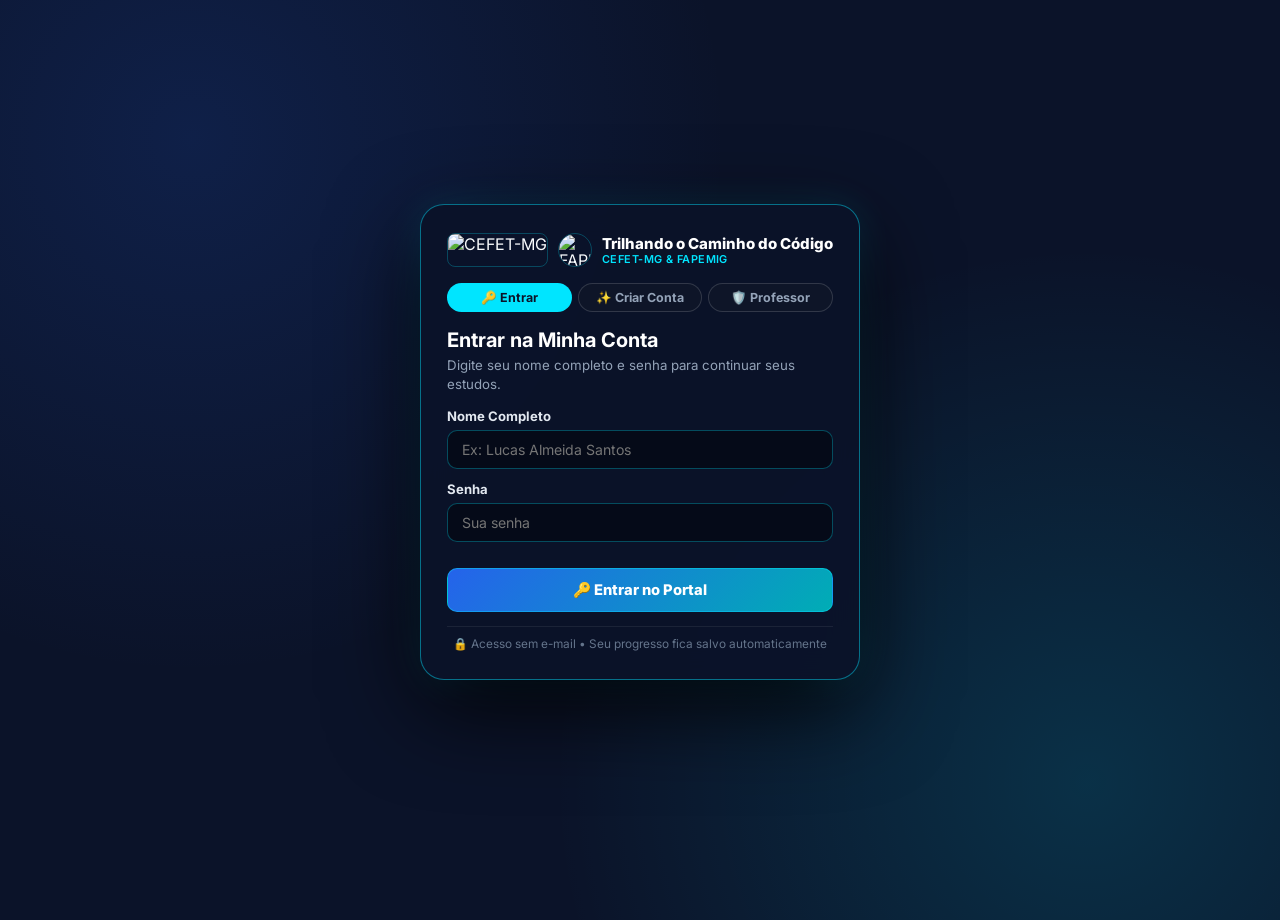
==== index.html @ 81d48f26 "feat(desafios): remove spoiler code from editor and add elaborated step-by-step hint button" ====
<!DOCTYPE html>
<html lang="pt-BR">
<head>
    <meta charset="UTF-8">
    <meta name="viewport" content="width=device-width, initial-scale=1.0">
    <title>Trilhando Classroom &amp; Portal de Aulas — Trilhando o Caminho do Código | CEFET-MG &amp; FAPEMING</title>
    <link rel="preconnect" href="https://fonts.googleapis.com">
    <link rel="preconnect" href="https://fonts.gstatic.com" crossorigin>
    <link href="https://fonts.googleapis.com/css2?family=Inter:wght@400;500;600;700;800&family=JetBrains+Mono:wght@400;600;700&display=swap" rel="stylesheet">
    <link rel="stylesheet" href="arquivos-trilhando/Slides/slides-style.css">
    <style>
        *, *::before, *::after { margin: 0; padding: 0; box-sizing: border-box; }
        :root {
            --bg-primary: #0b1329;
            --bg-card: rgba(15, 23, 42, 0.78);
            --border-color: rgba(59, 130, 246, 0.22);
            --border-glow: rgba(0, 229, 255, 0.45);
            --text-primary: #f8fafc;
            --text-secondary: #94a3b8;
            --cefet-cyan: #00E5FF;
            --cefet-blue: #2563eb;
            --cefet-purple: #8b5cf6;
            --cefet-gold: #ffb800;
            --cefet-green: #10b981;
            --cefet-red: #ef4444;
        }
        body {
            font-family: 'Inter', sans-serif;
            background-color: var(--bg-primary);
            color: var(--text-primary);
            min-height: 100vh;
            height: auto;
            overflow-y: auto;
            user-select: text;
            padding: 24px 20px 60px;
            display: flex;
            flex-direction: column;
            align-items: center;
            background-image: 
                radial-gradient(circle at 15% 15%, rgba(37, 99, 235, 0.16), transparent 40%),
                radial-gradient(circle at 85% 85%, rgba(0, 229, 255, 0.14), transparent 40%);
        }

        /* Classroom Top Navbar — Clean & Minimalist (Nielsen H4 & H8) */
        .classroom-navbar {
            width: 100%;
            max-width: 1200px;
            background: rgba(15, 23, 42, 0.9);
            border: 1px solid rgba(255, 255, 255, 0.1);
            border-radius: 16px;
            padding: 10px 18px;
            display: flex;
            align-items: center;
            justify-content: space-between;
            flex-wrap: wrap;
            gap: 12px;
            backdrop-filter: blur(16px);
            box-shadow: 0 8px 24px rgba(0, 0, 0, 0.35);
            margin-bottom: 20px;
        }
        .nav-brand {
            display: flex;
            align-items: center;
            gap: 10px;
        }
        .nav-logo {
            height: 34px;
            width: auto;
            object-fit: contain;
            flex-shrink: 0;
            border-radius: 8px;
            border: 1px solid rgba(0, 229, 255, 0.25);
        }
        .nav-logo.circle {
            border-radius: 50%;
            width: 34px;
            height: 34px;
            object-fit: cover;
        }
        .nav-brand-title {
            font-weight: 800;
            font-size: 0.94rem;
            color: #fff;
            display: flex;
            flex-direction: column;
            line-height: 1.2;
        }
        .nav-brand-title small {
            font-size: 0.68rem;
            color: var(--cefet-cyan);
            font-weight: 600;
            letter-spacing: 0.04em;
        }

        .classroom-tabs {
            display: flex;
            align-items: center;
            gap: 6px;
            flex-wrap: wrap;
            background: rgba(0, 0, 0, 0.25);
            padding: 4px;
            border-radius: 12px;
            border: 1px solid rgba(255, 255, 255, 0.07);
        }
        .cls-tab-btn {
            background: transparent;
            border: 1px solid transparent;
            color: var(--text-secondary);
            padding: 7px 13px;
            border-radius: 9px;
            font-size: 0.82rem;
            font-weight: 700;
            cursor: pointer;
            display: inline-flex;
            align-items: center;
            gap: 6px;
            transition: all 0.18s ease;
            font-family: inherit;
        }
        .cls-tab-btn:hover {
            color: #fff;
            background: rgba(255, 255, 255, 0.06);
        }
        .cls-tab-btn.active {
            background: linear-gradient(135deg, #2563eb 0%, #00adb5 100%);
            color: #fff;
            border-color: transparent;
            box-shadow: 0 3px 12px rgba(0, 229, 255, 0.25);
        }

        .nav-user-area {
            display: flex;
            align-items: center;
            gap: 10px;
        }
        .user-chip {
            background: rgba(16, 185, 129, 0.12);
            border: 1px solid rgba(16, 185, 129, 0.4);
            color: #ecfdf5;
            padding: 6px 14px;
            border-radius: 100px;
            font-size: 0.8rem;
            font-weight: 700;
            display: inline-flex;
            align-items: center;
            gap: 8px;
        }
        .user-chip.admin-chip {
            background: rgba(255, 184, 0, 0.14);
            border-color: rgba(255, 184, 0, 0.5);
            color: #fef3c7;
        }

        /* Hero Header */
        .header {
            text-align: center;
            max-width: 860px;
            margin-bottom: 30px;
        }
        .badge {
            display: inline-block;
            padding: 6px 18px;
            border-radius: 100px;
            background: rgba(0, 229, 255, 0.08);
            border: 1px solid rgba(0, 229, 255, 0.3);
            color: var(--cefet-cyan);
            font-size: 0.78rem;
            font-weight: 800;
            letter-spacing: 0.08em;
            text-transform: uppercase;
            margin-bottom: 12px;
        }
        h1 {
            font-size: clamp(1.9rem, 3.8vw, 2.75rem);
            font-weight: 800;
            background: linear-gradient(135deg, #ffffff 0%, #cbd5e1 100%);
            -webkit-background-clip: text;
            -webkit-text-fill-color: transparent;
            margin-bottom: 10px;
        }
        p.subtitle {
            color: var(--text-secondary);
            font-size: 1.02rem;
            line-height: 1.55;
        }

        /* Tab Sections */
        .cls-view-section {
            display: none;
            width: 100%;
            max-width: 1220px;
            animation: fadeIn 0.25s ease;
        }
        .cls-view-section.active {
            display: block;
        }

        /* Lesson Cards Grid */
        .grid {
            display: grid;
            grid-template-columns: repeat(auto-fit, minmax(330px, 1fr));
            gap: 20px;
            width: 100%;
        }
        .card {
            background: var(--bg-card);
            border: 1px solid var(--border-color);
            border-radius: 20px;
            padding: 24px;
            text-decoration: none;
            color: inherit;
            transition: all 0.3s cubic-bezier(0.4, 0, 0.2, 1);
            display: flex;
            flex-direction: column;
            justify-content: space-between;
            position: relative;
            overflow: hidden;
            backdrop-filter: blur(12px);
        }
        .card:hover {
            border-color: var(--border-glow);
            transform: translateY(-4px);
            background: rgba(30, 41, 59, 0.85);
            box-shadow: 0 15px 35px rgba(0, 0, 0, 0.5), 0 0 20px rgba(0, 229, 255, 0.15);
        }
        .card-tag {
            font-size: 0.75rem;
            font-weight: 700;
            color: var(--cefet-cyan);
            text-transform: uppercase;
            letter-spacing: 0.05em;
            margin-bottom: 8px;
            display: flex;
            align-items: center;
            justify-content: space-between;
        }
        .card-title {
            font-size: 1.22rem;
            font-weight: 700;
            margin-bottom: 8px;
            color: #fff;
        }
        .card-desc {
            font-size: 0.87rem;
            color: var(--text-secondary);
            line-height: 1.55;
            margin-bottom: 18px;
        }
        .card-actions-bar {
            display: flex;
            flex-wrap: wrap;
            gap: 8px;
            border-top: 1px solid rgba(255, 255, 255, 0.08);
            padding-top: 14px;
        }
        .card-action-link {
            flex: 1;
            min-width: 110px;
            text-align: center;
            padding: 8px 12px;
            border-radius: 10px;
            font-size: 0.78rem;
            font-weight: 700;
            text-decoration: none;
            cursor: pointer;
            transition: all 0.2s ease;
            display: inline-flex;
            align-items: center;
            justify-content: center;
            gap: 5px;
            font-family: inherit;
        }
        .card-action-link.primary-link {
            background: rgba(0, 229, 255, 0.14);
            border: 1px solid rgba(0, 229, 255, 0.4);
            color: var(--cefet-cyan);
        }
        .card-action-link.primary-link:hover {
            background: var(--cefet-cyan);
            color: #0b1329;
        }
        .card-action-link.quiz-link {
            background: rgba(139, 92, 246, 0.15);
            border: 1px solid rgba(139, 92, 246, 0.4);
            color: #c4b5fd;
        }
        .card-action-link.quiz-link:hover {
            background: #8b5cf6;
            color: #fff;
        }
        .card-action-link.hw-link {
            background: rgba(16, 185, 129, 0.14);
            border: 1px solid rgba(16, 185, 129, 0.4);
            color: #6ee7b7;
        }
        .card-action-link.hw-link:hover {
            background: #10b981;
            color: #051b11;
        }

        /* Grades & Dashboard Styles */
        .stats-grid {
            display: grid;
            grid-template-columns: repeat(auto-fit, minmax(220px, 1fr));
            gap: 16px;
            margin-bottom: 24px;
        }
        .stat-card {
            background: rgba(15, 23, 42, 0.85);
            border: 1px solid var(--border-color);
            border-radius: 18px;
            padding: 20px;
            display: flex;
            flex-direction: column;
            gap: 6px;
        }
        .stat-card .stat-label {
            font-size: 0.76rem;
            font-weight: 700;
            text-transform: uppercase;
            letter-spacing: 0.06em;
            color: var(--text-secondary);
        }
        .stat-card .stat-value {
            font-size: 2rem;
            font-weight: 800;
            color: #fff;
            font-family: 'JetBrains Mono', monospace;
        }
        .stat-card .stat-sub {
            font-size: 0.78rem;
            color: var(--cefet-cyan);
        }

        .panel-box {
            background: rgba(15, 23, 42, 0.82);
            border: 1px solid var(--border-color);
            border-radius: 20px;
            padding: 24px;
            margin-bottom: 22px;
        }
        .panel-box h3 {
            font-size: 1.2rem;
            font-weight: 800;
            color: #fff;
            margin-bottom: 6px;
        }

        .cls-table {
            width: 100%;
            border-collapse: collapse;
            margin-top: 14px;
            font-size: 0.86rem;
        }
        .cls-table th {
            text-align: left;
            padding: 12px 14px;
            background: rgba(255, 255, 255, 0.05);
            color: var(--text-secondary);
            font-size: 0.74rem;
            text-transform: uppercase;
            letter-spacing: 0.06em;
        }
        .cls-table td {
            padding: 13px 14px;
            border-top: 1px solid rgba(255, 255, 255, 0.07);
            vertical-align: middle;
        }
        .cls-table tr:hover td {
            background: rgba(255, 255, 255, 0.02);
        }

        /* Lista de Chamada Visual (Presença por Aula) */
        .chamada-day-tabs {
            display: flex;
            flex-wrap: wrap;
            gap: 6px;
            margin: 14px 0;
        }
        .chamada-day-tab {
            background: rgba(255, 255, 255, 0.05);
            border: 1px solid rgba(255, 255, 255, 0.12);
            color: var(--text-secondary);
            padding: 8px 12px;
            border-radius: 10px;
            font-size: 0.78rem;
            font-weight: 700;
            cursor: pointer;
            transition: all 0.2s ease;
            font-family: 'Plus Jakarta Sans', sans-serif;
            display: inline-flex;
            flex-direction: column;
            align-items: center;
            line-height: 1.25;
        }
        .chamada-day-tab small {
            font-size: 0.68rem;
            opacity: 0.8;
            font-weight: 600;
        }
        .chamada-day-tab:hover {
            border-color: var(--cefet-cyan);
            color: #fff;
        }
        .chamada-day-tab.active {
            background: linear-gradient(135deg, #2563eb, #00c6ff);
            border-color: var(--cefet-cyan);
            color: #fff;
            box-shadow: 0 4px 14px rgba(0, 229, 255, 0.28);
        }
        .att-toggle-btn {
            display: inline-flex;
            align-items: center;
            justify-content: center;
            gap: 6px;
            padding: 7px 14px;
            border-radius: 99px;
            font-size: 0.78rem;
            font-weight: 800;
            cursor: pointer;
            border: 1.5px solid transparent;
            transition: all 0.18s ease;
            font-family: 'Plus Jakarta Sans', sans-serif;
            min-width: 132px;
        }
        .att-toggle-btn.present {
            background: rgba(16, 185, 129, 0.2);
            border-color: #10b981;
            color: #6ee7b7;
        }
        .att-toggle-btn.absent {
            background: rgba(239, 68, 68, 0.18);
            border-color: #ef4444;
            color: #fca5a5;
        }
        .att-toggle-btn.unmarked {
            background: rgba(255, 255, 255, 0.06);
            border-color: rgba(255, 255, 255, 0.2);
            color: #cbd5e1;
        }
        .att-mini-grid {
            display: flex;
            gap: 5px;
            flex-wrap: nowrap;
        }
        .att-mini-pill {
            width: 34px;
            height: 32px;
            border-radius: 8px;
            display: inline-flex;
            flex-direction: column;
            align-items: center;
            justify-content: center;
            font-size: 0.64rem;
            font-weight: 800;
            cursor: pointer;
            border: 1px solid rgba(255, 255, 255, 0.12);
            background: rgba(255, 255, 255, 0.04);
            color: #64748b;
            transition: all 0.15s ease;
            padding: 0;
            line-height: 1.05;
        }
        .att-mini-pill:hover {
            transform: translateY(-1px);
            border-color: var(--cefet-cyan);
        }
        .att-mini-pill.present {
            background: rgba(16, 185, 129, 0.22);
            border-color: rgba(16, 185, 129, 0.65);
            color: #6ee7b7;
        }
        .att-mini-pill.absent {
            background: rgba(239, 68, 68, 0.18);
            border-color: rgba(239, 68, 68, 0.55);
            color: #fca5a5;
        }
        .adm-quick-reg-bar {
            display: grid;
            grid-template-columns: 1.6fr 0.9fr auto;
            gap: 10px;
            align-items: end;
            background: rgba(0, 229, 255, 0.06);
            border: 1px solid rgba(0, 229, 255, 0.25);
            border-radius: 14px;
            padding: 14px;
            margin-bottom: 16px;
        }
        @media (max-width: 768px) {
            .adm-quick-reg-bar {
                grid-template-columns: 1fr !important;
            }
        }

        /* Dedicated Auth Modal & Full-Screen Login Gate */
        .auth-modal-card {
            background: #0b1329;
            border: 1.5px solid var(--border-glow);
            border-radius: 22px;
            width: 100%;
            max-width: 480px;
            padding: 28px;
            box-shadow: 0 25px 80px rgba(0, 0, 0, 0.85);
            position: relative;
        }

        .login-gate-wrapper {
            min-height: calc(100vh - 64px);
            width: 100%;
            display: flex;
            flex-direction: column;
            align-items: center;
            justify-content: center;
            padding: 24px 16px;
        }

        .login-gate-card {
            background: rgba(11, 19, 41, 0.94);
            border: 1.5px solid var(--border-glow);
            border-radius: 24px;
            width: 100%;
            max-width: 500px;
            padding: 32px 30px;
            box-shadow: 0 28px 90px rgba(0, 0, 0, 0.85), 0 0 35px rgba(0, 229, 255, 0.14);
            backdrop-filter: blur(18px);
        }

        .delete-student-btn {
            background: rgba(239, 68, 68, 0.12);
            border: 1px solid rgba(239, 68, 68, 0.4);
            color: #fca5a5;
            padding: 6px 11px;
            border-radius: 8px;
            font-size: 0.74rem;
            font-weight: 700;
            cursor: pointer;
            transition: all 0.2s ease;
            font-family: inherit;
            display: inline-flex;
            align-items: center;
            gap: 5px;
            white-space: nowrap;
        }
        .delete-student-btn:hover {
            background: #ef4444;
            border-color: #ef4444;
            color: #fff;
            box-shadow: 0 0 14px rgba(239, 68, 68, 0.5);
        }

        .adm-cloud-grid {
            display: grid;
            grid-template-columns: 1fr 1fr auto;
            gap: 10px;
            align-items: end;
            margin-bottom: 14px;
        }

        /* ─────────────────────────────────────────────────────────────
           RESPONSIVIDADE MOBILE PARA O PORTAL CLASSROOM (CELULARES)
        ───────────────────────────────────────────────────────────── */
        @media (max-width: 768px) {
            body {
                position: relative !important;
                width: 100% !important;
                height: auto !important;
                min-height: 100vh !important;
                overflow-x: hidden !important;
                overflow-y: auto !important;
                padding: 12px 10px 48px !important;
            }

            .classroom-navbar {
                padding: 12px 14px !important;
                border-radius: 16px !important;
                gap: 10px !important;
                margin-bottom: 20px !important;
            }

            .nav-brand {
                width: 100%;
                justify-content: flex-start;
                gap: 10px;
            }

            .nav-logo {
                height: 32px !important;
            }
            .nav-logo.circle {
                width: 34px !important;
                height: 34px !important;
            }

            .nav-brand-title {
                font-size: 0.9rem !important;
            }
            .nav-brand-title small {
                font-size: 0.65rem !important;
            }

            .nav-user-area {
                width: 100%;
                justify-content: space-between;
                flex-wrap: wrap;
                gap: 8px;
            }

            .nav-user-area .tr-btn-primary {
                width: 100%;
                text-align: center;
                justify-content: center;
            }

            .user-chip {
                font-size: 0.74rem !important;
                padding: 5px 11px !important;
                max-width: 72%;
                overflow: hidden;
                text-overflow: ellipsis;
                white-space: nowrap;
            }

            .classroom-tabs {
                width: 100%;
                display: grid !important;
                grid-template-columns: 1fr 1fr !important;
                gap: 6px !important;
            }

            .cls-tab-btn {
                width: 100%;
                justify-content: center;
                padding: 9px 8px !important;
                font-size: 0.75rem !important;
                text-align: center;
            }

            .header {
                margin-bottom: 20px !important;
                padding: 0 4px !important;
            }

            .badge {
                font-size: 0.66rem !important;
                padding: 5px 12px !important;
            }

            h1 {
                font-size: 1.55rem !important;
                line-height: 1.22 !important;
            }

            p.subtitle {
                font-size: 0.86rem !important;
                line-height: 1.45 !important;
            }

            .grid {
                grid-template-columns: 1fr !important;
                gap: 14px !important;
            }

            .card {
                padding: 18px 16px !important;
                border-radius: 16px !important;
            }

            .card-title {
                font-size: 1.08rem !important;
                line-height: 1.3 !important;
            }

            .card-desc {
                font-size: 0.82rem !important;
                margin-bottom: 14px !important;
            }

            .card-actions-bar {
                flex-direction: column !important;
                gap: 8px !important;
            }

            .card-action-link {
                width: 100% !important;
                padding: 10px 12px !important;
                font-size: 0.82rem !important;
            }

            .stats-grid {
                grid-template-columns: 1fr 1fr !important;
                gap: 10px !important;
            }

            .stat-card {
                padding: 14px 12px !important;
                border-radius: 14px !important;
            }

            .stat-card .stat-value {
                font-size: 1.4rem !important;
            }

            .panel-box {
                padding: 16px 14px !important;
                border-radius: 16px !important;
            }

            .panel-box h3 {
                font-size: 1.04rem !important;
            }

            .adm-cloud-grid {
                grid-template-columns: 1fr !important;
            }

            .auth-modal-card {
                padding: 20px 16px !important;
                border-radius: 16px !important;
            }

            .tr-auth-tabs {
                width: 100%;
                display: grid !important;
                grid-template-columns: 1fr 1fr !important;
            }

            .tr-auth-tab {
                text-align: center;
                justify-content: center;
                font-size: 0.73rem !important;
                padding: 7px 6px !important;
            }
        }

        /* Controle de Liberação de Aulas (Painel ADM) */
        .lessons-control-grid {
            display: grid;
            grid-template-columns: repeat(auto-fit, minmax(290px, 1fr));
            gap: 14px;
            margin-top: 14px;
        }
        .lesson-control-card {
            background: rgba(15, 23, 42, 0.7);
            border: 1px solid rgba(255, 255, 255, 0.1);
            border-radius: 14px;
            padding: 16px;
            display: flex;
            flex-direction: column;
            justify-content: space-between;
            gap: 12px;
            transition: all 0.2s ease;
        }
        .lesson-control-card.is-unlocked {
            border-color: rgba(16, 185, 129, 0.45);
            background: rgba(16, 185, 129, 0.05);
            box-shadow: 0 0 16px rgba(16, 185, 129, 0.08);
        }
        .lesson-control-card.is-locked {
            border-color: rgba(239, 68, 68, 0.3);
            background: rgba(0, 0, 0, 0.3);
            opacity: 0.9;
        }

        /* ===================================================================
           ESTILOS DO CHAT GEMINI IA INTEGRADO (RÉPLICA FIEL DO STREAMLIT)
           Visível tanto no Modo Claro quanto no Modo Escuro do PC!
        =================================================================== */
        .st-chat-replica-shell {
            background-color: #0B0E14 !important;
            color: #F3F4F6 !important;
            border: 1.5px solid rgba(56, 189, 248, 0.28);
            border-radius: 22px;
            max-width: 960px;
            width: 100%;
            margin: 0 auto;
            padding: 26px 26px 22px;
            box-shadow: 0 20px 60px rgba(0, 0, 0, 0.65);
            color-scheme: dark !important;
        }
        .st-header-wrapper {
            display: flex;
            align-items: center;
            justify-content: space-between;
            padding: 6px 0 18px 0;
            background-color: #0B0E14;
            gap: 12px;
        }
        .st-cefet-card-box {
            background: #09203F;
            border: 1.5px solid #2563EB;
            box-shadow: 0 0 16px rgba(37, 99, 235, 0.45);
            border-radius: 14px;
            padding: 6px 14px;
            display: flex;
            align-items: center;
            justify-content: center;
            width: 140px;
            min-width: 110px;
            height: 75px;
            flex-shrink: 0;
        }
        .st-cefet-card-box img {
            max-height: 55px;
            max-width: 120px;
            object-fit: contain;
        }
        .st-title-center-box {
            display: flex;
            flex-direction: column;
            align-items: center;
            justify-content: center;
            text-align: center;
            flex-grow: 1;
            padding: 0 10px;
            min-width: 0;
        }
        .st-header-title-text {
            color: #38BDF8 !important;
            font-family: 'Segoe UI', system-ui, sans-serif;
            font-size: clamp(1.05rem, 2.2vw, 1.55rem) !important;
            font-weight: 800 !important;
            letter-spacing: 1.5px;
            margin: 0 auto !important;
            text-align: center !important;
            text-transform: uppercase;
            text-shadow: 0 0 18px rgba(56, 189, 248, 0.35);
            line-height: 1.2;
            background: none !important;
            -webkit-text-fill-color: #38BDF8 !important;
        }
        .st-header-subtitle-text {
            color: #94A3B8 !important;
            font-family: 'Segoe UI', system-ui, sans-serif;
            font-size: clamp(0.75rem, 1.4vw, 1.02rem) !important;
            margin: 4px auto 0 auto !important;
            text-align: center !important;
            font-weight: 400;
        }
        .st-fapemig-card-box {
            flex-shrink: 0;
        }
        .st-fapemig-card-box img {
            width: 78px;
            height: 78px;
            border-radius: 50%;
            object-fit: cover;
            box-shadow: 0 0 16px rgba(56, 189, 248, 0.45);
            border: 1.5px solid #38BDF8;
        }
        .st-neon-divider {
            height: 2px;
            background: linear-gradient(90deg, #1E3A8A 0%, #EC4899 50%, #38BDF8 100%);
            box-shadow: 0 0 10px rgba(236, 72, 153, 0.5);
            margin-bottom: 22px;
        }
        .st-student-input-label {
            display: block;
            color: #94A3B8 !important;
            font-size: 0.96rem !important;
            font-weight: 600 !important;
            margin-bottom: 6px !important;
        }
        .st-student-input-field {
            width: 100%;
            background-color: #1E2638 !important;
            color: #FFFFFF !important;
            -webkit-text-fill-color: #FFFFFF !important;
            border: 1px solid #334155 !important;
            border-radius: 8px !important;
            padding: 10px 14px !important;
            font-size: 0.98rem !important;
            font-family: inherit;
        }
        .st-student-input-field:focus {
            border-color: #38BDF8 !important;
            box-shadow: 0 0 10px rgba(56, 189, 248, 0.3) !important;
            outline: none !important;
        }
        .st-success-alert-box {
            background-color: rgba(16, 185, 129, 0.08);
            border: 1.5px solid #10B981;
            border-radius: 10px;
            padding: 12px 18px;
            color: #34D399;
            font-size: 1rem;
            font-weight: 500;
            margin-top: 10px;
            margin-bottom: 20px;
            box-shadow: 0 0 12px rgba(16, 185, 129, 0.15);
        }
        .st-chat-messages-area {
            display: flex;
            flex-direction: column;
            gap: 12px;
            max-height: 460px;
            min-height: 220px;
            overflow-y: auto;
            padding: 6px 4px 14px;
        }
        .st-chat-msg-user {
            display: flex;
            align-items: flex-start;
            gap: 12px;
            padding: 10px 14px;
            border-radius: 12px;
            background: rgba(30, 41, 59, 0.45);
            border: 1px solid rgba(255, 255, 255, 0.08);
            color: #F3F4F6 !important;
            font-size: 0.95rem;
            line-height: 1.55;
        }
        .st-chat-msg-assistant {
            background-color: #111827 !important;
            border: 1.5px solid #312E81 !important;
            border-radius: 12px !important;
            padding: 14px 18px !important;
            color: #F3F4F6 !important;
            font-size: 0.95rem;
            line-height: 1.6;
        }
        .st-replica-codeblock {
            background-color: #0D1117 !important;
            border: 1px solid #30363D !important;
            border-radius: 8px !important;
            margin: 10px 0;
            overflow: hidden;
        }
        .st-replica-code-header {
            display: flex;
            justify-content: space-between;
            align-items: center;
            padding: 6px 12px;
            background: rgba(255, 255, 255, 0.04);
            border-bottom: 1px solid #30363D;
            font-size: 0.76rem;
            color: #94a3b8;
            font-family: 'JetBrains Mono', monospace;
        }
        .st-copy-code-btn {
            background: rgba(56, 189, 248, 0.14);
            border: 1px solid rgba(56, 189, 248, 0.35);
            color: #38bdf8;
            border-radius: 6px;
            padding: 3px 9px;
            font-size: 0.72rem;
            font-weight: 700;
            cursor: pointer;
        }
        .st-replica-codeblock pre {
            padding: 12px 14px;
            overflow-x: auto;
            font-family: 'JetBrains Mono', monospace;
            font-size: 0.85rem;
            color: #e2e8f0;
            line-height: 1.5;
        }
        /* Input de Chat Arredondado - Letra 100% visível em Tema Claro e Tema Escuro */
        .st-chat-input-pill {
            display: flex;
            align-items: center;
            gap: 10px;
            background-color: #161B26 !important;
            border: 1.5px solid #2D3748 !important;
            border-radius: 28px !important;
            padding: 6px 10px 6px 18px !important;
            margin-top: 14px;
            transition: border-color 0.2s ease;
        }
        .st-chat-input-pill:focus-within {
            border-color: #38BDF8 !important;
            box-shadow: 0 0 12px rgba(56, 189, 248, 0.25) !important;
        }
        .st-chat-input-pill textarea {
            flex: 1;
            background-color: #161B26 !important;
            color: #F8FAFC !important;
            -webkit-text-fill-color: #F8FAFC !important;
            caret-color: #38BDF8 !important;
            border: none !important;
            outline: none !important;
            resize: none !important;
            font-size: 0.98rem !important;
            font-family: inherit;
            line-height: 1.4;
            max-height: 110px;
            padding: 6px 0;
        }
        .st-chat-input-pill textarea::placeholder {
            color: #94A3B8 !important;
            -webkit-text-fill-color: #94A3B8 !important;
            opacity: 1 !important;
        }
        .st-chat-send-btn {
            width: 40px;
            height: 40px;
            border-radius: 50% !important;
            background-color: #2563EB !important;
            color: #FFFFFF !important;
            border: none !important;
            display: inline-flex;
            align-items: center;
            justify-content: center;
            cursor: pointer;
            flex-shrink: 0;
            font-size: 1.05rem;
            transition: all 0.2s ease;
        }
        .st-chat-send-btn:hover {
            background-color: #1D4ED8 !important;
            box-shadow: 0 0 12px rgba(37, 99, 235, 0.6) !important;
        }

        /* ===================================================================
           ESTILOS DA ARENA DE DESAFIOS PYTHON (ESTILO BEECROWD)
        =================================================================== */
        .bee-rank-banner {
            background: linear-gradient(135deg, rgba(15, 23, 42, 0.94) 0%, rgba(30, 27, 75, 0.88) 100%);
            border: 1.5px solid rgba(0, 229, 255, 0.38);
            border-radius: 20px;
            padding: 20px 24px;
            margin-bottom: 20px;
            display: flex;
            align-items: center;
            justify-content: space-between;
            flex-wrap: wrap;
            gap: 18px;
            box-shadow: 0 12px 35px rgba(0, 0, 0, 0.45);
        }
        .bee-xp-track {
            width: 100%;
            height: 11px;
            background: rgba(255, 255, 255, 0.08);
            border-radius: 99px;
            overflow: hidden;
            margin-top: 6px;
            border: 1px solid rgba(255, 255, 255, 0.12);
        }
        .bee-xp-fill {
            height: 100%;
            background: linear-gradient(90deg, #2563eb, #00e5ff, #10b981);
            border-radius: 99px;
            transition: width 0.35s ease;
        }
        .bee-cat-bar {
            display: flex;
            flex-wrap: wrap;
            gap: 8px;
            margin-bottom: 16px;
        }
        .bee-cat-pill {
            background: rgba(255, 255, 255, 0.05);
            border: 1px solid rgba(255, 255, 255, 0.12);
            color: #cbd5e1;
            padding: 8px 14px;
            border-radius: 11px;
            font-size: 0.8rem;
            font-weight: 700;
            cursor: pointer;
            transition: all 0.2s ease;
            font-family: inherit;
        }
        .bee-cat-pill:hover {
            border-color: var(--cefet-cyan);
            color: #fff;
        }
        .bee-cat-pill.active {
            background: linear-gradient(135deg, #2563eb, #00adb5);
            color: #fff;
            border-color: transparent;
            box-shadow: 0 4px 14px rgba(0, 229, 255, 0.28);
        }
        .bee-split-ide {
            display: grid;
            grid-template-columns: 1.05fr 1fr;
            gap: 20px;
            align-items: start;
        }
        @media (max-width: 960px) {
            .bee-split-ide {
                grid-template-columns: 1fr !important;
            }
            .st-header-wrapper {
                flex-direction: column;
            }
        }
        .bee-io-sample-table {
            width: 100%;
            border-collapse: collapse;
            margin-top: 10px;
            border: 1px solid rgba(255, 255, 255, 0.14);
            border-radius: 10px;
            overflow: hidden;
            font-family: 'JetBrains Mono', monospace;
            font-size: 0.82rem;
        }
        .bee-io-sample-table th {
            background: rgba(255, 255, 255, 0.07);
            color: #94a3b8;
            padding: 8px 12px;
            text-align: left;
            font-size: 0.74rem;
            text-transform: uppercase;
            border-bottom: 1px solid rgba(255, 255, 255, 0.12);
        }
        .bee-io-sample-table td {
            padding: 10px 12px;
            background: rgba(0, 0, 0, 0.38);
            color: #f8fafc;
            vertical-align: top;
            white-space: pre-wrap;
            border-bottom: 1px solid rgba(255, 255, 255, 0.06);
            width: 50%;
        }
        .bee-io-sample-table td:first-child {
            border-right: 1px solid rgba(255, 255, 255, 0.1);
        }
        .bee-code-textarea {
            width: 100%;
            min-height: 250px;
            background-color: #090d16 !important;
            color: #f8fafc !important;
            -webkit-text-fill-color: #f8fafc !important;
            border: 1.5px solid rgba(56, 189, 248, 0.35);
            border-radius: 12px;
            padding: 14px 16px;
            font-family: 'JetBrains Mono', monospace;
            font-size: 0.9rem;
            line-height: 1.55;
            resize: vertical;
            outline: none;
            tab-size: 4;
        }
        .bee-code-textarea:focus {
            border-color: var(--cefet-cyan);
            box-shadow: 0 0 15px rgba(0, 229, 255, 0.2);
        }
        .adm-filter-toolbar {
            display: grid;
            grid-template-columns: repeat(auto-fit, minmax(200px, 1fr));
            gap: 12px;
            background: rgba(0, 0, 0, 0.25);
            border: 1px solid rgba(255, 255, 255, 0.08);
            border-radius: 14px;
            padding: 12px 14px;
            margin: 12px 0 16px;
            align-items: end;
        }
        /* Nielsen Heuristics UI Utilities (Minimalist & Scannable) */
        .stat-card.clickable-stat {
            cursor: pointer;
            transition: all 0.2s ease;
        }
        .stat-card.clickable-stat:hover {
            border-color: var(--cefet-cyan);
            transform: translateY(-2px);
            background: rgba(30, 41, 59, 0.9);
            box-shadow: 0 8px 20px rgba(0, 0, 0, 0.35);
        }
        .subview-segmented-bar {
            display: inline-flex;
            background: rgba(0, 0, 0, 0.35);
            border: 1px solid rgba(255, 255, 255, 0.1);
            border-radius: 12px;
            padding: 4px;
            gap: 4px;
            flex-wrap: wrap;
        }
        .subview-seg-btn {
            background: transparent;
            border: none;
            color: #94a3b8;
            padding: 7px 14px;
            border-radius: 9px;
            font-size: 0.81rem;
            font-weight: 700;
            cursor: pointer;
            transition: all 0.18s ease;
            font-family: inherit;
            display: inline-flex;
            align-items: center;
            gap: 6px;
        }
        .subview-seg-btn:hover {
            color: #fff;
            background: rgba(255, 255, 255, 0.05);
        }
        .subview-seg-btn.active {
            background: linear-gradient(135deg, #2563eb, #00adb5);
            color: #fff;
            box-shadow: 0 2px 10px rgba(0, 229, 255, 0.25);
        }
        .bee-pagination-bar {
            display: flex;
            align-items: center;
            justify-content: space-between;
            flex-wrap: wrap;
            gap: 10px;
            margin-top: 14px;
            padding-top: 12px;
            border-top: 1px solid rgba(255, 255, 255, 0.08);
            font-size: 0.82rem;
            color: var(--text-secondary);
        }
        .clean-drawer {
            background: rgba(15, 23, 42, 0.65);
            border: 1px solid rgba(255, 255, 255, 0.1);
            border-radius: 16px;
            padding: 14px 18px;
            margin-top: 16px;
        }
        .clean-drawer summary {
            cursor: pointer;
            font-weight: 700;
            font-size: 0.9rem;
            color: #cbd5e1;
            display: flex;
            align-items: center;
            justify-content: space-between;
            list-style: none;
        }
        .clean-drawer summary::-webkit-details-marker {
            display: none;
        }
    </style>
</head>
<body>

    <!-- =======================================================================
         TELA DE LOGIN MINIMALISTA E INTUITIVA (NIELSEN HEURISTICS)
    ======================================================================= -->
    <div id="loginGateScreen" class="login-gate-wrapper">
        <div class="login-gate-card" style="max-width:440px;padding:28px 26px;">
            <div style="display:flex;align-items:center;gap:10px;margin-bottom:16px;">
                <img src="arquivos-trilhando/Imagens/logo-cefet.jpg" alt="CEFET-MG" class="nav-logo">
                <img src="arquivos-trilhando/Imagens/logo-fapemig.jpg" alt="FAPEMIG" class="nav-logo circle">
                <div class="nav-brand-title">
                    <span>Trilhando o Caminho do Código</span>
                    <small>CEFET-MG &amp; FAPEMIG</small>
                </div>
            </div>

            <div class="tr-auth-tabs" style="margin-bottom:16px;display:grid;grid-template-columns:1fr 1fr 1fr;gap:6px;">
                <button type="button" class="tr-auth-tab active" data-gate-mode="login">🔑 Entrar</button>
                <button type="button" class="tr-auth-tab" data-gate-mode="register">✨ Criar Conta</button>
                <button type="button" class="tr-auth-tab" data-gate-mode="admin">🛡️ Professor</button>
            </div>

            <h2 style="font-size:1.25rem;color:#fff;margin-bottom:4px;" id="gateTitleText">Bem-vindo(a) de volta</h2>
            <p style="font-size:0.83rem;color:var(--text-secondary);margin-bottom:14px;line-height:1.4;" id="gateSubtitleText">
                Digite seu nome completo e senha para acessar.
            </p>

            <!-- Acesso rápido com 1 clique (Apenas Nome) -->
            <div id="gateRecentUsersContainer"></div>

            <form id="loginGateForm" style="display:flex;flex-direction:column;gap:12px;" onsubmit="return false;">
                <div>
                    <label class="tr-field-label" id="gateNameLabel" for="gateFullName">Nome Completo</label>
                    <input type="text" id="gateFullName" class="tr-input" placeholder="Ex: Lucas Almeida Santos" autocomplete="username" list="gateRecentUsersList">
                    <datalist id="gateRecentUsersList"></datalist>
                    <div id="gateUsernameAvailability" style="font-size:0.75rem;margin-top:4px;"></div>
                </div>
                <div>
                    <label class="tr-field-label" id="gatePassLabel" for="gatePassword">Senha</label>
                    <input type="password" id="gatePassword" class="tr-input" placeholder="Digite sua senha" autocomplete="current-password">
                </div>
                <div id="gatePassConfirmWrap" style="display:none;">
                    <label class="tr-field-label" for="gatePasswordConfirm">Confirmar Senha</label>
                    <input type="password" id="gatePasswordConfirm" class="tr-input" placeholder="Repita a senha" autocomplete="new-password">
                </div>
                <div id="gateErrorBox"></div>
                <button type="submit" id="gateSubmitBtn" class="tr-btn-primary" style="width:100%;padding:12px;font-size:0.92rem;margin-top:2px;justify-content:center;">
                    Entrar no Portal →
                </button>
            </form>

            <div style="margin-top:14px;padding-top:10px;border-top:1px solid rgba(255,255,255,0.07);font-size:0.74rem;color:#64748b;text-align:center;">
                🔒 Acesso sem e-mail • Seu progresso fica salvo automaticamente
            </div>
        </div>
    </div>

    <!-- =======================================================================
         CONTEÚDO PRINCIPAL DO PORTAL (EXIBIDO APÓS O LOGIN)
    ======================================================================= -->
    <div id="classroomAppContent" style="display:none;width:100%;flex-direction:column;align-items:center;">

    <!-- TOP CLASSROOM BAR -->
    <nav class="classroom-navbar">
        <div class="nav-brand">
            <img src="arquivos-trilhando/Imagens/logo-cefet.jpg" alt="CEFET-MG" class="nav-logo">
            <img src="arquivos-trilhando/Imagens/logo-fapemig.jpg" alt="FAPEMIG" class="nav-logo circle">
            <div class="nav-brand-title">
                <span>Trilhando o Código</span>
                <small>CEFET-MG &amp; FAPEMIG</small>
            </div>
        </div>

        <div class="classroom-tabs" id="classroomNavTabs">
            <button type="button" class="cls-tab-btn" data-tab="admin" id="adminTabBtn" style="display:none;">🛡️ Painel</button>
            <button type="button" class="cls-tab-btn" data-tab="admin-chamada" id="adminChamadaTabBtn" style="display:none;">📅 Chamada</button>
            <button type="button" class="cls-tab-btn" data-tab="admin-correcoes" id="adminCorrecoesTabBtn" style="display:none;">📋 Correções</button>
            <button type="button" class="cls-tab-btn active" data-tab="aulas" id="aulasTabBtn">📚 Aulas</button>
            <button type="button" class="cls-tab-btn" data-tab="desafios" id="desafiosTabBtn">🐍 Desafios</button>
            <button type="button" class="cls-tab-btn" data-tab="chat-ia" id="chatIaTabBtn">🤖 Chat IA</button>
            <button type="button" class="cls-tab-btn" data-tab="tarefas" id="tarefasTabBtn">📝 Tarefas</button>
            <button type="button" class="cls-tab-btn" data-tab="notas" id="notasTabBtn">📊 Notas</button>
        </div>

        <div class="nav-user-area" id="navUserArea">
            <!-- Populated dynamically by JS -->
        </div>
    </nav>

    <!-- HEADER OCULTO POR PADRÃO PARA EVITAR POLUIÇÃO VISUAL (H8) -->
    <div class="header" id="portalMainHeroHeader" style="display:none;"></div>

    <!-- =======================================================================
         ABA 1: MURAL & AULAS (SLIDES)
    ======================================================================= -->
    <section class="cls-view-section active" id="view-aulas">
        <div class="grid" id="muralAulasGrid">
            <!-- Populated dynamically by renderAulasView() according to admin unlock permissions -->
        </div>
    </section>

    <!-- =======================================================================
         ABA 2: ARENA DE DESAFIOS PYTHON (ESTILO BEECROWD COM SISTEMA DE RANK)
    ======================================================================= -->
    <section class="cls-view-section" id="view-desafios">
        <div id="desafiosViewContainer"></div>
    </section>

    <!-- =======================================================================
         ABA 3: CHAT GEMINI IA INTEGRADO (MESMO DESIGN DO SITE STREAMLIT)
    ======================================================================= -->
    <section class="cls-view-section" id="view-chat-ia">
        <div id="chatIaViewContainer"></div>
    </section>

    <!-- =======================================================================
         ABA 4: TAREFAS DE CASA (ATIVIDADES DO CLASSROOM)
    ======================================================================= -->
    <section class="cls-view-section" id="view-tarefas">
        <div id="tarefasViewContainer"></div>
    </section>

    <!-- =======================================================================
         ABA 5: MINHAS NOTAS & CORREÇÕES (BOLETIM ESCOLAR DO ALUNO)
    ======================================================================= -->
    <section class="cls-view-section" id="view-notas">
        <div id="notasViewContainer"></div>
    </section>

    <!-- =======================================================================
         ABA 6: PAINEL ADM (LIBERAÇÃO DE AULAS, CONFIGURAÇÃO & NUVEM)
    ======================================================================= -->
    <section class="cls-view-section" id="view-admin">
        <div id="adminViewContainer"></div>
    </section>

    <!-- =======================================================================
         ABA 7: PÁGINA EXCLUSIVA DE CHAMADA (ADM) — FILTRO POR DIA E ALUNO
    ======================================================================= -->
    <section class="cls-view-section" id="view-admin-chamada">
        <div id="adminChamadaViewContainer"></div>
    </section>

    <!-- =======================================================================
         ABA 8: PÁGINA EXCLUSIVA DE CORREÇÃO DE ATIVIDADES (ADM) — FILTRO POR ALUNO E AULA
    ======================================================================= -->
    <section class="cls-view-section" id="view-admin-correcoes">
        <div id="adminCorrecoesViewContainer"></div>
    </section>

    </div><!-- /#classroomAppContent -->

    <!-- =======================================================================
         MODAL DE LOGIN / CRIAR CONTA (ALUNO E ADM)
    ======================================================================= -->
    <div class="tr-hw-modal-overlay" id="portalAuthModal">
        <div class="auth-modal-card">
            <button type="button" class="tr-modal-close-btn" id="closePortalAuthBtn" style="position:absolute;top:18px;right:18px;">✕</button>
            <span class="tr-badge-cyan">🔐 ACESSO AO TRILHANDO CLASSROOM</span>
            <h3 style="font-size:1.35rem;color:#fff;margin-top:8px;margin-bottom:4px;">Identificação Rápida</h3>
            <p style="font-size:0.84rem;color:var(--text-secondary);margin-bottom:16px;">
                Estudantes usam apenas <strong>Nome Completo e Senha</strong> (sem precisar de e-mail!).
            </p>

            <div class="tr-auth-tabs" style="margin-bottom:16px;">
                <button type="button" class="tr-auth-tab active" data-pauth-mode="register">✨ Sou Aluno (Criar Conta)</button>
                <button type="button" class="tr-auth-tab" data-pauth-mode="login">🔑 Já tenho Conta / ADM</button>
            </div>

            <div style="display:flex;flex-direction:column;gap:12px;">
                <div>
                    <label class="tr-field-label" id="pAuthNameLabel">Seu Nome Completo (ex: Lucas Almeida Santos):</label>
                    <input type="text" id="pAuthFullName" class="tr-input" placeholder="Digite seu nome e sobrenome">
                </div>
                <div>
                    <label class="tr-field-label">Sua Senha:</label>
                    <input type="password" id="pAuthPassword" class="tr-input" placeholder="Crie ou digite sua senha">
                </div>
                <div id="pAuthErrorBox"></div>
                <button type="button" id="pAuthSubmitBtn" class="tr-btn-primary" style="width:100%;padding:12px;margin-top:4px;">
                    🚀 Entrar no Classroom
                </button>
            </div>

            <div style="margin-top:18px;padding-top:14px;border-top:1px solid rgba(255,255,255,0.08);font-size:0.76rem;color:#64748b;line-height:1.5;">
                🛡️ <strong>Acesso de Administrador (Tutores):</strong> Clique em <em>"Já tenho Conta / ADM"</em> e entre com o usuário oficial da equipe (<code>Trilhando o Caminho do Código</code>) e a senha de administrador.
            </div>
        </div>
    </div>

    <!-- MODAL DE INSPEÇÃO E CORREÇÃO DO PROFESSOR (ADM) -->
    <div class="tr-hw-modal-overlay" id="adminInspectModal">
        <div class="tr-hw-modal-card" style="max-width:860px;" id="adminInspectModalContent"></div>
    </div>

    <script src="arquivos-trilhando/Slides/classroom-engine.js"></script>
    <script src="arquivos-trilhando/Slides/beecrowd-arena.js"></script>
    <script>
    (function() {
        'use strict';

        var activeTab = 'aulas';
        var portalAuthMode = 'register';
        var adminFilterLesson = 'all';
        var adminFilterStudent = 'all';
        var adminFilterSearch = '';
        var adminFilterStatus = 'all';
        var adminChamadaLesson = 'aula02';
        var adminChamadaSearch = '';
        var adminChamadaStatus = 'all';
        var adminCorrecoesSubTab = 'tarefas'; // 'tarefas' | 'desafios'
        var revealedPasswordsMap = {};

        // Estado da Arena de Desafios Python (Estilo Beecrowd) — Foco & Paginação (Nielsen H3, H7, H8)
        var beeViewMode = 'catalog'; // 'catalog' | 'solve' | 'leaderboard'
        var beePage = 1;
        var beePageSize = 12;
        var beeSelectedCategory = 'all';
        var beeSelectedDifficulty = 'all';
        var beeSelectedStatus = 'all';
        var beeSearchQuery = '';
        var beeActiveChallengeId = 'bee_1001';
        var beeDraftCodeMap = {};
        var beeDraftStdinMap = {};
        var beeShowHintMap = {};
        var beeLastJudgeResult = null;
        var beeIsRunning = false;

        var LESSONS_METADATA = [
            {
                key: 'aula01',
                number: 1,
                date: '07/10',
                title: 'Introdução, Engenharia de Prompt e Primeiros Comandos',
                desc: 'Boas-vindas, criação de prompts inteligentes e primeiros passos com <code>print()</code>, variáveis e <code>input()</code>.',
                slideFile: 'aula-01-slides.html',
                slideCount: 17,
                hasQuiz: false,
                hasHw: false,
                tagDone: '✅ CONCLUÍDA'
            },
            {
                key: 'aula02',
                number: 2,
                date: '04/11',
                title: 'Variáveis, Tipos de Dados e Condicionais (if / else)',
                desc: 'Tipos (<code>str</code>, <code>int</code>, <code>float</code>), tomada de decisão com <code>if</code>, <code>elif</code> e <code>else</code> e operadores lógicos.',
                slideFile: 'aula-02-slides.html',
                slideCount: 20,
                hasQuiz: false,
                hasHw: true,
                tagDone: '🔓 LIBERADA'
            },
            {
                key: 'aula03',
                number: 3,
                date: '11/11',
                title: 'Tratamento de Erros (try/except) e Laços de Repetição',
                desc: 'Blindagem contra erros (<code>ValueError</code>) e repetições automáticas com <code>while</code> e <code>for</code>.',
                slideFile: 'aula-03-slides.html',
                slideCount: 13,
                hasQuiz: true,
                hasHw: true,
                tagDone: '🔓 LIBERADA'
            },
            {
                key: 'aula04',
                number: 4,
                date: '18/11',
                title: 'Estruturas de Dados: Listas em Python',
                desc: 'Coleções de dados, índices, <code>append()</code>, <code>len()</code>, <code>pop()</code> e percurso com <code>for</code>.',
                slideFile: 'aula-04-slides.html',
                slideCount: 15,
                hasQuiz: false,
                hasHw: false
            },
            {
                key: 'aula05',
                number: 5,
                date: '25/11',
                title: 'Modularização e Criação de Funções (def)',
                desc: 'Organização de código com funções, parâmetros, <code>return</code> e escopo de variáveis.',
                slideFile: 'aula-05-slides.html',
                slideCount: 15,
                hasQuiz: false,
                hasHw: false
            },
            {
                key: 'aula06',
                number: 6,
                date: '02/12',
                title: 'Dicionários e Integração da Lógica',
                desc: 'Pares chave-valor, método <code>.get()</code>, listas de dicionários e revisão geral da lógica.',
                slideFile: 'aula-06-slides.html',
                slideCount: 15,
                hasQuiz: false,
                hasHw: false
            },
            {
                key: 'aula07',
                number: 7,
                date: '09/12',
                title: 'Criando Apps Visuais com Flet',
                desc: 'Do terminal para aplicativos reais: textos, campos, botões, layouts e eventos com Flet.',
                slideFile: 'aula-07-slides.html',
                slideCount: 15,
                hasQuiz: false,
                hasHw: false
            },
            {
                key: 'aula08',
                number: 8,
                date: '16/12',
                title: 'Flet Avançado e Sprint do Projeto',
                desc: 'Navegação entre telas, ícones, alertas (<code>SnackBar</code>) e desenvolvimento do app em equipe.',
                slideFile: 'aula-08-slides.html',
                slideCount: 15,
                hasQuiz: false,
                hasHw: false
            },
            {
                key: 'aula09',
                number: 9,
                date: '23/12',
                title: 'Polimento, Testes de Usabilidade e Pitch',
                desc: 'Ajustes finais de interface, testes entre equipes e preparação da apresentação.',
                slideFile: 'aula-09-slides.html',
                slideCount: 15,
                hasQuiz: false,
                hasHw: false
            },
            {
                key: 'aula10',
                number: 10,
                date: '30/12',
                title: 'Feira Final de Apps e Certificação (30h)',
                desc: 'Apresentação dos aplicativos desenvolvidos, avaliação final e entrega dos certificados.',
                slideFile: 'aula-10-slides.html',
                slideCount: 15,
                hasQuiz: false,
                hasHw: false
            }
        ];

        function escapeHtml(str) {
            return String(str || '')
                .replace(/&/g, '&amp;')
                .replace(/</g, '&lt;')
                .replace(/>/g, '&gt;');
        }

        function formatDate(iso) {
            if (!iso) return '-';
            try {
                var d = new Date(iso);
                return d.toLocaleDateString('pt-BR') + ' às ' + d.toLocaleTimeString('pt-BR', { hour: '2-digit', minute: '2-digit' });
            } catch (e) {
                return iso;
            }
        }

        function switchTab(tabName) {
            activeTab = tabName;
            document.querySelectorAll('.cls-tab-btn').forEach(function(btn) {
                btn.classList.toggle('active', btn.getAttribute('data-tab') === tabName);
            });
            document.querySelectorAll('.cls-view-section').forEach(function(sec) {
                sec.classList.toggle('active', sec.id === 'view-' + tabName);
            });
            var heroEl = document.getElementById('portalMainHeroHeader');
            if (heroEl) {
                heroEl.style.display = 'none';
            }
            renderAllViews();
        }

        // Handle Navbar User Area — Role-Aware & Uncluttered (Nielsen H1, H4, H8)
        function renderNavbarUser() {
            var user = window.TrilhandoClassroom.getCurrentUser();
            var navArea = document.getElementById('navUserArea');
            var adminTabBtn = document.getElementById('adminTabBtn');
            var adminChamadaTabBtn = document.getElementById('adminChamadaTabBtn');
            var adminCorrecoesTabBtn = document.getElementById('adminCorrecoesTabBtn');
            var tarefasTabBtn = document.getElementById('tarefasTabBtn');
            var notasTabBtn = document.getElementById('notasTabBtn');
            var isAdmUser = Boolean(user && user.role === 'admin');

            if (adminTabBtn) adminTabBtn.style.display = isAdmUser ? 'inline-flex' : 'none';
            if (adminChamadaTabBtn) adminChamadaTabBtn.style.display = isAdmUser ? 'inline-flex' : 'none';
            if (adminCorrecoesTabBtn) adminCorrecoesTabBtn.style.display = isAdmUser ? 'inline-flex' : 'none';
            // Oculta abas exclusivas de alunos quando logado como Professor para evitar excesso de abas
            if (tarefasTabBtn) tarefasTabBtn.style.display = isAdmUser ? 'none' : 'inline-flex';
            if (notasTabBtn) notasTabBtn.style.display = isAdmUser ? 'none' : 'inline-flex';

            if (!user) {
                navArea.innerHTML = `
                    <button type="button" class="tr-btn-primary" id="openPortalAuthBtn">
                        🔐 Entrar
                    </button>
                `;
                var openBtn = document.getElementById('openPortalAuthBtn');
                if (openBtn) {
                    openBtn.addEventListener('click', function() {
                        openAuthModal('register');
                    });
                }
            } else {
                var isAdm = user.role === 'admin';
                var rankBadgeHtml = '';
                if (!isAdm && window.TrilhandoBeecrowd) {
                    var stStats = window.TrilhandoBeecrowd.getUserChallengeStats(user.id);
                    var rTier = stStats.rankInfo.currentTier;
                    rankBadgeHtml = `
                        <span class="user-chip" style="background:${rTier.bg};border-color:${rTier.color};color:#fff;cursor:pointer;" id="navRankChipBtn" title="Ir para seus Desafios Python">
                            ${rTier.badge} ${escapeHtml(rTier.name)} • <strong>${stStats.totalXp} XP</strong>
                        </span>
                    `;
                }
                var firstName = String(user.fullName || '').split(' ').slice(0, 2).join(' ');
                navArea.innerHTML = `
                    ${rankBadgeHtml}
                    <span class="user-chip ${isAdm ? 'admin-chip' : ''}" title="${escapeHtml(user.fullName)}">
                        ${isAdm ? '🛡️ Prof.' : '🎓'} <strong>${escapeHtml(firstName)}</strong>
                    </span>
                    <button type="button" class="tr-btn-ghost" id="portalLogoutBtn" style="padding:6px 12px;font-size:0.78rem;">Sair</button>
                `;
                var rankChip = document.getElementById('navRankChipBtn');
                if (rankChip) {
                    rankChip.addEventListener('click', function() {
                        switchTab('desafios');
                    });
                }
                var logoutBtn = document.getElementById('portalLogoutBtn');
                if (logoutBtn) {
                    logoutBtn.addEventListener('click', function() {
                        window.TrilhandoClassroom.setCurrentUser(null);
                        if (activeTab === 'admin' || activeTab === 'admin-chamada' || activeTab === 'admin-correcoes') {
                            switchTab('aulas');
                        }
                        renderAllViews();
                    });
                }
            }
        }

        // Render Tab 1: Mural & Aulas — Foco nas Aulas Liberadas, Cronograma Futuro Recolhido (Nielsen H1, H8)
        function renderAulasView() {
            var grid = document.getElementById('muralAulasGrid');
            if (!grid) return;
            var user = window.TrilhandoClassroom.getCurrentUser();
            var isAdm = user && user.role === 'admin';

            var unlockedCardsHtml = [];
            var lockedCardsHtml = [];

            LESSONS_METADATA.forEach(function(les) {
                var isUnlocked = window.TrilhandoClassroom.isLessonUnlocked(les.key);
                var numStr = les.number < 10 ? '0' + les.number : les.number;

                if (isUnlocked) {
                    var tagHtml = `<span style="color:#10b981;">${escapeHtml(les.tagDone || '🔓 LIBERADA')}</span>`;
                    var isQuizUnl = window.TrilhandoClassroom.isQuizUnlocked ? window.TrilhandoClassroom.isQuizUnlocked(les.key) : false;
                    var quizBtnHtml = '';
                    if (les.hasQuiz) {
                        if (isAdm) {
                            quizBtnHtml = `<a href="arquivos-trilhando/Slides/${les.slideFile}?slide=quiz" class="card-action-link quiz-link">⚡ Quiz (${isQuizUnl ? 'Liberado' : 'Travado'})</a>`;
                        } else if (isQuizUnl) {
                            quizBtnHtml = `<a href="arquivos-trilhando/Slides/${les.slideFile}?slide=quiz" class="card-action-link quiz-link">⚡ Quiz</a>`;
                        } else {
                            quizBtnHtml = `<span class="card-action-link" style="background:rgba(245,158,11,0.08);border:1px dashed rgba(245,158,11,0.35);color:#fcd34d;cursor:not-allowed;" title="Liberado pelo professor durante a aula">🔒 Quiz em Sala</span>`;
                        }
                    }

                    var hwBtnHtml = les.hasHw
                        ? `<button type="button" class="card-action-link hw-link" data-open-homework="${les.key}">${isAdm ? '👁️ Gabarito' : '📝 Tarefa'}</button>`
                        : '';

                    var admLockBtn = isAdm
                        ? `<button type="button" class="card-action-link" data-quick-toggle-lesson="${les.key}" style="background:rgba(239,68,68,0.12);border:1px solid rgba(239,68,68,0.35);color:#fca5a5;flex:0 0 auto;min-width:auto;padding:8px 10px;" title="Travar aula para os alunos">🔒 Travar</button>`
                        : '';

                    unlockedCardsHtml.push(`
                        <div class="card">
                            <div>
                                <div class="card-tag">
                                    <span>AULA ${numStr} • ${escapeHtml(les.date)}</span>
                                    ${tagHtml}
                                </div>
                                <div class="card-title">${escapeHtml(les.title)}</div>
                                <div class="card-desc">${les.desc}</div>
                            </div>
                            <div class="card-actions-bar">
                                <a href="arquivos-trilhando/Slides/${les.slideFile}" class="card-action-link primary-link">📊 Slides (${les.slideCount})</a>
                                ${quizBtnHtml}
                                ${hwBtnHtml}
                                ${admLockBtn}
                            </div>
                        </div>
                    `);
                } else if (isAdm) {
                    lockedCardsHtml.push(`
                        <div class="card" style="border: 1px dashed rgba(245, 158, 11, 0.45); background: rgba(15, 23, 42, 0.6);">
                            <div>
                                <div class="card-tag">
                                    <span>AULA ${numStr} • ${escapeHtml(les.date)}</span>
                                    <span style="color:#fbbf24;">🔒 OCULTA P/ ALUNOS</span>
                                </div>
                                <div class="card-title">${escapeHtml(les.title)}</div>
                                <div class="card-desc">${les.desc}</div>
                            </div>
                            <div class="card-actions-bar">
                                <a href="arquivos-trilhando/Slides/${les.slideFile}" class="card-action-link" style="background:rgba(37,99,235,0.2);border:1px solid rgba(96,165,250,0.4);color:#93c5fd;">
                                    👁️ Ver Slide (${les.slideCount})
                                </a>
                                ${les.hasHw ? `<button type="button" class="card-action-link hw-link" data-open-homework="${les.key}">👁️ Gabarito</button>` : ''}
                                <button type="button" class="card-action-link primary-link" data-quick-toggle-lesson="${les.key}">
                                    🔓 Liberar Aula
                                </button>
                            </div>
                        </div>
                    `);
                } else {
                    lockedCardsHtml.push(`
                        <div class="card" data-locked-lesson="${les.key}" style="opacity:0.7;cursor:pointer;padding:18px;">
                            <div>
                                <div class="card-tag">
                                    <span>AULA ${numStr} • ${escapeHtml(les.date)}</span>
                                    <span style="color:#94a3b8;">🔒 EM BREVE</span>
                                </div>
                                <div class="card-title" style="font-size:1.05rem;">${escapeHtml(les.title)}</div>
                                <div class="card-desc" style="margin-bottom:0;font-size:0.82rem;">${les.desc}</div>
                            </div>
                        </div>
                    `);
                }
            });

            var lockedDrawerHtml = '';
            if (lockedCardsHtml.length > 0) {
                lockedDrawerHtml = `
                    <div style="grid-column: 1 / -1; margin-top: 6px;">
                        <details class="clean-drawer" ${isAdm ? 'open' : ''}>
                            <summary>
                                <span>${isAdm ? '🛡️ Próximas Aulas Bloqueadas para os Alunos (' + lockedCardsHtml.length + ')' : '📅 Ver Cronograma das Próximas Aulas (' + lockedCardsHtml.length + ' aulas futuras)'}</span>
                                <span style="font-size:0.78rem;color:var(--cefet-cyan);">Clique para mostrar/ocultar ▾</span>
                            </summary>
                            <div class="grid" style="margin-top:16px;">
                                ${lockedCardsHtml.join('')}
                            </div>
                        </details>
                    </div>
                `;
            }

            grid.innerHTML = unlockedCardsHtml.join('') + lockedDrawerHtml;

            grid.querySelectorAll('[data-quick-toggle-lesson]').forEach(function(btn) {
                btn.addEventListener('click', function() {
                    var lKey = btn.getAttribute('data-quick-toggle-lesson');
                    window.TrilhandoClassroom.toggleLessonUnlocked(lKey);
                    renderAllViews();
                });
            });

            grid.querySelectorAll('[data-open-homework]').forEach(function(btn) {
                btn.addEventListener('click', function() {
                    var lKey = btn.getAttribute('data-open-homework');
                    window.TrilhandoClassroom.openHomeworkModal(lKey);
                });
            });

            grid.querySelectorAll('.card[data-locked-lesson]').forEach(function(card) {
                card.addEventListener('click', function(e) {
                    e.preventDefault();
                    showLockedLessonMessage(card.getAttribute('data-locked-lesson'));
                });
            });
        }

        // Mensagem amigável de "aula bloqueada" exibida NA MESMA ABA
        function showLockedLessonMessage(lessonKey) {
            var les = LESSONS_METADATA.find(function(l) { return l.key === lessonKey; }) || {};
            var numStr = les.number < 10 ? '0' + les.number : les.number;
            var overlay = document.getElementById('lockedLessonOverlay');
            if (!overlay) {
                overlay = document.createElement('div');
                overlay.id = 'lockedLessonOverlay';
                overlay.className = 'tr-hw-modal-overlay';
                overlay.style.background = 'radial-gradient(circle at 20% 20%, rgba(239, 68, 68, 0.22), rgba(4, 9, 22, 0.96) 70%)';
                overlay.style.zIndex = '100001';
                document.body.appendChild(overlay);
                overlay.addEventListener('click', function(e) {
                    if (e.target === overlay) closeLockedLessonMessage();
                });
                document.addEventListener('keydown', function(e) {
                    if (e.key === 'Escape') closeLockedLessonMessage();
                });
            }
            overlay.innerHTML = `
                <div class="auth-modal-card" style="max-width:460px;text-align:center;padding:28px 24px;border:1.5px solid rgba(239,68,68,0.5);border-radius:20px;">
                    <div style="font-size:2.6rem;margin-bottom:8px;">🔒</div>
                    <h3 style="font-size:1.25rem;color:#fff;margin-bottom:6px;">Aula ${numStr} • ${escapeHtml(les.date || '')}</h3>
                    <p style="font-size:0.88rem;color:#cbd5e1;line-height:1.5;margin-bottom:18px;">
                        <strong>${escapeHtml(les.title || '')}</strong><br>
                        Esta aula será liberada pelo professor no dia previsto.
                    </p>
                    <button type="button" class="tr-btn-primary" id="lockedLessonBackBtn" style="padding:10px 22px;font-size:0.88rem;cursor:pointer;">
                        ⬅ Voltar
                    </button>
                </div>
            `;
            overlay.classList.add('active');
            var backBtn = document.getElementById('lockedLessonBackBtn');
            if (backBtn) backBtn.addEventListener('click', closeLockedLessonMessage);
        }

        function closeLockedLessonMessage() {
            var overlay = document.getElementById('lockedLessonOverlay');
            if (overlay) overlay.classList.remove('active');
        }

        // Render Tab 4: Tarefas de Casa — Limpo e Direto (Nielsen H8)
        function renderTarefasView() {
            var container = document.getElementById('tarefasViewContainer');
            if (!container) return;
            var user = window.TrilhandoClassroom.getCurrentUser();
            var isAdm = user && user.role === 'admin';
            var subs = window.TrilhandoClassroom.getSubmissions();
            var homeworks = window.TrilhandoClassroom.HOMEWORKS_BY_LESSON;

            var cardsHtml = Object.keys(homeworks).map(function(key) {
                var hw = homeworks[key];
                var isUnlocked = window.TrilhandoClassroom.isLessonUnlocked(key);
                var mySub = user ? subs.find(function(s) { return s.userId === user.id && s.lessonKey === key; }) : null;

                if (!isUnlocked && !isAdm) {
                    return `
                        <div class="panel-box" style="opacity:0.65;border-color:rgba(255,255,255,0.08);padding:18px 20px;">
                            <div style="display:flex;justify-content:space-between;align-items:center;flex-wrap:wrap;gap:12px;">
                                <div>
                                    <span class="tr-badge-cyan" style="border-color:#64748b;color:#94a3b8;background:rgba(255,255,255,0.05);">🔒 AULA 0${hw.lessonNumber}</span>
                                    <h3 style="margin-top:6px;font-size:1.08rem;color:#94a3b8;">${escapeHtml(hw.title)}</h3>
                                </div>
                                <span class="tr-pending-badge" style="border-color:rgba(148,163,184,0.3);color:#94a3b8;background:rgba(255,255,255,0.04);">🔒 Liberada na Aula 0${hw.lessonNumber}</span>
                            </div>
                        </div>
                    `;
                }

                return `
                    <div class="panel-box" style="border-color:${mySub ? 'rgba(16,185,129,0.45)' : 'rgba(0,229,255,0.3)'};padding:20px 22px;">
                        <div style="display:flex;justify-content:space-between;align-items:flex-start;flex-wrap:wrap;gap:12px;">
                            <div>
                                <span class="tr-badge-cyan">${escapeHtml(hw.lessonTag)}</span>
                                <h3 style="margin-top:6px;font-size:1.15rem;">${escapeHtml(hw.title)}</h3>
                                <p style="font-size:0.84rem;color:var(--text-secondary);margin-top:2px;">
                                    5 questões objetivas + Desafio prático: <strong>${escapeHtml(hw.practicalTask.title)}</strong>
                                </p>
                            </div>
                            <div>
                                ${mySub
                                    ? `<span class="tr-submitted-badge">✅ Nota ${mySub.grade10}/10 (${mySub.correctCount}/${mySub.totalQuestions})</span>`
                                    : `<span class="tr-pending-badge">⏳ Pendente</span>`
                                }
                            </div>
                        </div>

                        <div style="display:flex;justify-content:space-between;align-items:center;flex-wrap:wrap;gap:12px;margin-top:14px;padding-top:12px;border-top:1px solid rgba(255,255,255,0.07);">
                            <span style="font-size:0.78rem;color:var(--text-secondary);">
                                ${mySub ? 'Enviado em ' + formatDate(mySub.submittedAt) : escapeHtml(hw.dueInfo)}
                            </span>
                            <div style="display:flex;gap:8px;">
                                <a href="arquivos-trilhando/Slides/aula-0${hw.lessonNumber}-slides.html" class="tr-btn-ghost" style="text-decoration:none;font-size:0.8rem;padding:8px 12px;">📊 Slides</a>
                                <button type="button" class="tr-btn-primary" data-open-homework="${key}" style="font-size:0.82rem;padding:8px 16px;">
                                    ${isAdm ? '👁️ Ver Gabarito' : (mySub ? '🔍 Ver Correção / Editar' : '🚀 Responder Tarefa')}
                                </button>
                            </div>
                        </div>
                    </div>
                `;
            }).join('');

            container.innerHTML = cardsHtml;

            container.querySelectorAll('[data-open-homework]').forEach(function(btn) {
                btn.addEventListener('click', function() {
                    var lKey = btn.getAttribute('data-open-homework');
                    window.TrilhandoClassroom.openHomeworkModal(lKey);
                });
            });
        }

        // Render Tab 3: Minhas Notas & Correções (Boletim Escolar)
        function renderNotasView() {
            var container = document.getElementById('notasViewContainer');
            if (!container) return;
            var user = window.TrilhandoClassroom.getCurrentUser();

            if (!user) {
                container.innerHTML = `
                    <div class="panel-box" style="text-align:center;padding:42px 24px;">
                        <div style="font-size:3rem;margin-bottom:12px;">📊🔐</div>
                        <h3>Entre para ver seu Boletim de Notas e Correções</h3>
                        <p style="color:var(--text-secondary);max-width:520px;margin:8px auto 20px;font-size:0.92rem;line-height:1.5;">
                            Digite apenas o seu <strong>Nome Completo e Senha</strong> para consultar quantas questões você acertou, quantas errou, o gabarito explicado e os comentários dos professores nos seus códigos!
                        </p>
                        <button type="button" class="tr-btn-primary" id="notasLoginBtn" style="padding:12px 24px;font-size:0.95rem;">
                            🚀 Entrar / Criar Conta de Estudante
                        </button>
                    </div>
                `;
                var btn = document.getElementById('notasLoginBtn');
                if (btn) btn.addEventListener('click', function() { openAuthModal('register'); });
                return;
            }

            var subs = window.TrilhandoClassroom.getSubmissions().filter(function(s) {
                return s.userId === user.id;
            });
            var homeworks = window.TrilhandoClassroom.HOMEWORKS_BY_LESSON;
            var totalHwCount = Object.keys(homeworks).length;

            var totalCorrect = 0;
            var totalWrong = 0;
            var totalQuestionsAnswered = 0;
            subs.forEach(function(s) {
                totalCorrect += (s.correctCount || 0);
                totalWrong += (s.wrongCount || 0);
                totalQuestionsAnswered += (s.totalQuestions || 5);
            });

            var avgPct = totalQuestionsAnswered > 0 ? Math.round((totalCorrect / totalQuestionsAnswered) * 100) : 0;

            var detailsHtml = Object.keys(homeworks).map(function(key) {
                var hw = homeworks[key];
                var sub = subs.find(function(s) { return s.lessonKey === key; });

                if (!sub) {
                    return `
                        <div class="panel-box" style="opacity:0.85;">
                            <div style="display:flex;justify-content:space-between;align-items:center;flex-wrap:wrap;gap:12px;">
                                <div>
                                    <span class="tr-badge-cyan">${escapeHtml(hw.lessonTag)}</span>
                                    <h3 style="margin-top:6px;">${escapeHtml(hw.title)}</h3>
                                    <p style="font-size:0.84rem;color:var(--text-secondary);">Você ainda não enviou esta atividade.</p>
                                </div>
                                <button type="button" class="tr-btn-primary" data-open-homework="${key}">📝 Responder Tarefa Agora</button>
                            </div>
                        </div>
                    `;
                }

                var questionsReviewHtml = hw.questions.map(function(q, idx) {
                    var pickedLetter = sub.answers ? sub.answers[q.id] : null;
                    var pickedOpt = q.options.find(function(o) { return o.letter === pickedLetter; });
                    var rightOpt = q.options.find(function(o) { return o.isCorrect; });
                    var gotItRight = Boolean(pickedOpt && pickedOpt.isCorrect);

                    return `
                        <div style="background:rgba(0,0,0,0.35);border:1px solid ${gotItRight ? 'rgba(16,185,129,0.4)' : 'rgba(239,68,68,0.4)'};border-radius:12px;padding:14px;margin-bottom:10px;">
                            <div style="display:flex;justify-content:space-between;align-items:center;margin-bottom:6px;">
                                <strong style="font-size:0.85rem;color:#fff;">Questão ${idx + 1}: ${escapeHtml(q.question)}</strong>
                                <span class="nb-feedback-pill ${gotItRight ? 'nb-pill-correct' : 'nb-pill-wrong'}">
                                    ${gotItRight ? '✅ Acertou (' + pickedLetter + ')' : '❌ Marcou ' + (pickedLetter || '-') + ' (Certa: ' + rightOpt.letter + ')'}
                                </span>
                            </div>
                            ${!gotItRight && pickedOpt ? `
                                <div class="nb-opt-explanation nb-exp-wrong" style="margin-top:6px;">
                                    <strong>⚠️ Sua escolha (${pickedOpt.letter} — ${escapeHtml(pickedOpt.text)}):</strong> ${escapeHtml(pickedOpt.explanation)}
                                </div>
                            ` : ''}
                            <div class="nb-opt-explanation nb-exp-correct" style="margin-top:6px;">
                                <strong>✅ Resposta Correta (${rightOpt.letter} — ${escapeHtml(rightOpt.text)}):</strong> ${escapeHtml(rightOpt.explanation)}
                            </div>
                        </div>
                    `;
                }).join('');

                return `
                    <div class="panel-box" style="border-color:rgba(16,185,129,0.4);">
                        <div style="display:flex;justify-content:space-between;align-items:flex-start;flex-wrap:wrap;gap:14px;">
                            <div>
                                <span class="tr-badge-cyan">${escapeHtml(hw.lessonTag)}</span>
                                <h3 style="margin-top:6px;">${escapeHtml(hw.title)}</h3>
                                <p style="font-size:0.8rem;color:var(--text-secondary);">Entregue em: ${formatDate(sub.submittedAt)}</p>
                            </div>
                            <div style="display:flex;gap:10px;flex-wrap:wrap;align-items:center;">
                                <span class="nb-feedback-pill nb-pill-correct" style="font-size:0.82rem;padding:6px 14px;">✅ Acertos: ${sub.correctCount} de ${sub.totalQuestions}</span>
                                <span class="nb-feedback-pill nb-pill-wrong" style="font-size:0.82rem;padding:6px 14px;">❌ Erros: ${sub.wrongCount} de ${sub.totalQuestions}</span>
                                <span class="tr-submitted-badge" style="font-size:0.85rem;">🏆 Nota: ${sub.grade10} / 10</span>
                            </div>
                        </div>

                        ${sub.tutorFeedback ? `
                            <div class="tr-tutor-feedback-banner" style="margin-top:14px;">
                                <strong>💬 Correção / Comentário do Professor na sua Prática:</strong>
                                <p style="margin-top:4px;">${escapeHtml(sub.tutorFeedback)}</p>
                            </div>
                        ` : ''}

                        <details style="margin-top:16px;background:rgba(15,23,42,0.9);border:1px solid rgba(0,229,255,0.25);border-radius:12px;padding:12px 16px;">
                            <summary style="cursor:pointer;font-weight:800;color:var(--cefet-cyan);font-size:0.88rem;">
                                🔍 Abrir Correção Comentada das 5 Questões + Seu Código Prático
                            </summary>
                            <div style="margin-top:14px;">
                                <h4 style="font-size:0.9rem;color:#fff;margin-bottom:10px;">📋 Gabarito Comentado da sua Atividade:</h4>
                                ${questionsReviewHtml}

                                <h4 style="font-size:0.9rem;color:#c4b5fd;margin:16px 0 8px;">💻 Seu Código Python Enviado (Parte Prática — Sem nota automática, revisado em aula):</h4>
                                <pre class="nb-q-code"><code>${escapeHtml(sub.practicalCode)}</code></pre>
                                ${sub.studentComment ? `<p style="font-size:0.82rem;color:#cbd5e1;margin-top:8px;"><strong>Seu comentário:</strong> "${escapeHtml(sub.studentComment)}"</p>` : ''}
                            </div>
                        </details>
                    </div>
                `;
            }).join('');

            container.innerHTML = `
                <div class="stats-grid">
                    <div class="stat-card">
                        <span class="stat-label">Tarefas Entregues</span>
                        <span class="stat-value">${subs.length} / ${totalHwCount}</span>
                        <span class="stat-sub">Atividades concluídas</span>
                    </div>
                    <div class="stat-card">
                        <span class="stat-label">Total de Acertos</span>
                        <span class="stat-value" style="color:#10b981;">${totalCorrect}</span>
                        <span class="stat-sub">em ${totalQuestionsAnswered} questões respondidas</span>
                    </div>
                    <div class="stat-card">
                        <span class="stat-label">Total de Erros</span>
                        <span class="stat-value" style="color:#f87171;">${totalWrong}</span>
                        <span class="stat-sub">Veja as explicações abaixo</span>
                    </div>
                    <div class="stat-card">
                        <span class="stat-label">Aproveitamento Geral</span>
                        <span class="stat-value" style="color:var(--cefet-cyan);">${avgPct}%</span>
                        <span class="stat-sub">Parâmetro de estudo</span>
                    </div>
                </div>
                ${detailsHtml}
            `;
        }

        // =====================================================================
        // ABA 2: ARENA DE DESAFIOS PYTHON — SEPARADA EM SUB-VIEWS PAGINADAS (NIELSEN H3, H7, H8)
        // =====================================================================
        function renderDesafiosView() {
            var container = document.getElementById('desafiosViewContainer');
            if (!container || !window.TrilhandoBeecrowd) return;

            var user = window.TrilhandoClassroom.getCurrentUser();
            if (!user) {
                container.innerHTML = `<div class="panel-box" style="text-align:center;padding:36px;">Faça login para acessar a Arena de Desafios Python!</div>`;
                return;
            }

            var isAdm = user.role === 'admin';
            var myStats = window.TrilhandoBeecrowd.getUserChallengeStats(user.id);
            var rTier = myStats.rankInfo.currentTier;
            var nextTier = myStats.rankInfo.nextTier;
            var allChallenges = window.TrilhandoBeecrowd.PYTHON_CHALLENGES;
            var categories = window.TrilhandoBeecrowd.CHALLENGE_CATEGORIES;
            var leaderboard = window.TrilhandoBeecrowd.getClassLeaderboard();
            var myRankPos = leaderboard.findIndex(function(r) { return r.userId === user.id; }) + 1;

            // Active problem object
            var activeProb = allChallenges.find(function(c) { return c.id === beeActiveChallengeId; }) || allChallenges[0];
            var activeSaved = myStats.progressMap[activeProb.id] || null;

            if (typeof beeDraftCodeMap[activeProb.id] === 'undefined') {
                beeDraftCodeMap[activeProb.id] = (activeSaved && activeSaved.code) ? activeSaved.code : activeProb.starterCode;
            }
            if (typeof beeDraftStdinMap[activeProb.id] === 'undefined') {
                beeDraftStdinMap[activeProb.id] = (activeProb.testCases && activeProb.testCases[0]) ? activeProb.testCases[0].input : '';
            }

            // Filter problems list
            var filteredChallenges = allChallenges.filter(function(ch) {
                if (beeSelectedCategory !== 'all' && ch.category !== beeSelectedCategory) return false;
                if (beeSelectedDifficulty !== 'all' && ch.difficulty !== beeSelectedDifficulty) return false;
                var isSolved = Boolean(myStats.progressMap[ch.id] && myStats.progressMap[ch.id].solved);
                if (beeSelectedStatus === 'solved' && !isSolved) return false;
                if (beeSelectedStatus === 'unsolved' && isSolved) return false;
                if (beeSearchQuery) {
                    var q = beeSearchQuery.toLowerCase();
                    var matchTitle = ch.title.toLowerCase().indexOf(q) >= 0;
                    var matchDesc = (ch.description || '').toLowerCase().indexOf(q) >= 0;
                    var matchNum = String(ch.number).indexOf(q) >= 0;
                    if (!matchTitle && !matchDesc && !matchNum) return false;
                }
                return true;
            });

            // Pagination logic (12 per page so 100 items never flood the screen)
            var totalPages = Math.max(1, Math.ceil(filteredChallenges.length / beePageSize));
            if (beePage > totalPages) beePage = totalPages;
            if (beePage < 1) beePage = 1;
            var startIdx = (beePage - 1) * beePageSize;
            var pageItems = filteredChallenges.slice(startIdx, startIdx + beePageSize);

            // Rank tiers showcase strip (inside collapsible details to avoid clutter)
            var tiersStripHtml = window.TrilhandoBeecrowd.RANK_TIERS.map(function(t) {
                var isCur = t.level === rTier.level;
                var unlocked = myStats.totalXp >= t.minXp;
                return `
                    <div style="padding:6px 10px;border-radius:10px;border:1px solid ${isCur ? t.color : 'rgba(255,255,255,0.1)'};background:${isCur ? t.bg : 'rgba(0,0,0,0.25)'};opacity:${unlocked ? '1' : '0.45'};display:inline-flex;align-items:center;gap:6px;font-size:0.74rem;">
                        <span>${t.badge}</span>
                        <div>
                            <div style="font-weight:700;color:${isCur ? '#fff' : '#cbd5e1'};">${escapeHtml(t.name)}</div>
                            <div style="font-size:0.66rem;color:#94a3b8;">${t.minXp}+ XP</div>
                        </div>
                    </div>
                `;
            }).join('');

            // Category pills
            var catPillsHtml = categories.map(function(cat) {
                var isAct = beeSelectedCategory === cat.key;
                return `<button type="button" class="bee-cat-pill ${isAct ? 'active' : ''}" data-bee-cat="${cat.key}">${escapeHtml(cat.label)}</button>`;
            }).join('');

            // Paginated problem table rows
            var probRowsHtml = pageItems.length === 0 ? `
                <tr>
                    <td colspan="6" style="text-align:center;color:var(--text-secondary);padding:24px;">
                        Nenhum desafio encontrado neste filtro.
                    </td>
                </tr>
            ` : pageItems.map(function(ch) {
                var stEntry = myStats.progressMap[ch.id];
                var isSolved = Boolean(stEntry && stEntry.solved);
                var isSelected = ch.id === activeProb.id;
                var catObj = categories.find(function(c) { return c.key === ch.category; });
                var diffColor = ch.difficulty === 'Iniciante' ? '#38bdf8' : (ch.difficulty === 'Fácil' ? '#10b981' : (ch.difficulty === 'Médio' ? '#fbbf24' : (ch.difficulty === 'Intermediário' ? '#a78bfa' : '#ec4899')));

                return `
                    <tr style="background:${isSelected ? 'rgba(0, 229, 255, 0.07)' : 'transparent'};cursor:pointer;" data-bee-open-prob="${ch.id}">
                        <td><strong style="font-family:'JetBrains Mono',monospace;color:var(--cefet-cyan);">#${ch.number}</strong></td>
                        <td><strong style="color:#fff;">${escapeHtml(ch.title)}</strong></td>
                        <td><span style="font-size:0.78rem;color:#cbd5e1;">${escapeHtml(catObj ? catObj.short : '')}</span></td>
                        <td><span style="font-size:0.76rem;font-weight:700;color:${diffColor};">${escapeHtml(ch.difficulty)}</span></td>
                        <td><strong style="color:#fbbf24;font-family:'JetBrains Mono',monospace;">+${ch.xp} XP</strong></td>
                        <td>
                            ${isSolved
                                ? `<button type="button" class="nb-feedback-pill nb-pill-correct" style="cursor:pointer;border:none;" data-bee-open-prob="${ch.id}">✅ Resolvido</button>`
                                : `<button type="button" class="tr-btn-primary" style="padding:5px 12px;font-size:0.75rem;" data-bee-open-prob="${ch.id}">💻 Resolver</button>`
                            }
                        </td>
                    </tr>
                `;
            }).join('');

            // Sample Input / Output rows for active problem
            var sampleRowsHtml = activeProb.testCases.slice(0, 2).map(function(tc) {
                return `
                    <tr>
                        <td>${tc.input ? escapeHtml(tc.input) : '<em style="color:#64748b;">(Sem entrada)</em>'}</td>
                        <td>${escapeHtml(tc.expected)}</td>
                    </tr>
                `;
            }).join('');

            // Verdict box HTML
            var verdictHtml = '';
            if (beeLastJudgeResult && beeLastJudgeResult.challengeId === activeProb.id) {
                if (beeLastJudgeResult.mode === 'test') {
                    var tRes = beeLastJudgeResult.execResult;
                    verdictHtml = `
                        <div style="margin-top:12px;padding:12px 14px;border-radius:12px;background:rgba(15,23,42,0.95);border:1.5px solid ${tRes.ok ? '#38bdf8' : '#ef4444'};">
                            <div style="font-size:0.78rem;font-weight:800;color:${tRes.ok ? '#38bdf8' : '#fca5a5'};margin-bottom:6px;">
                                ${tRes.ok ? '▶️ SAÍDA DO SEU TESTE:' : '⚠️ ERRO AO EXECUTAR:'}
                            </div>
                            <pre style="font-family:'JetBrains Mono',monospace;font-size:0.82rem;color:#f8fafc;white-space:pre-wrap;background:#090d16;padding:10px;border-radius:8px;">${escapeHtml(tRes.ok ? (tRes.stdout || '(Nenhuma saída impressa)') : tRes.error)}</pre>
                        </div>
                    `;
                } else if (beeLastJudgeResult.mode === 'judge') {
                    var jRes = beeLastJudgeResult.judgeResult;
                    if (jRes.allPassed) {
                        verdictHtml = `
                            <div style="margin-top:12px;padding:14px 16px;border-radius:12px;background:rgba(16,185,129,0.14);border:1.5px solid #10b981;">
                                <div style="font-size:0.98rem;font-weight:800;color:#34d399;margin-bottom:4px;">
                                    ✅ ACCEPTED! Desafio Resolvido • +${activeProb.xp} XP
                                </div>
                                <p style="font-size:0.83rem;color:#d1fae5;">
                                    Parabéns! Seu código passou em todos os ${jRes.results.length} testes e seu progresso foi salvo.
                                </p>
                            </div>
                        `;
                    } else {
                        var fail = jRes.firstFailure || {};
                        var isErr = fail.verdict === 'RUNTIME_ERROR';
                        verdictHtml = `
                            <div style="margin-top:12px;padding:14px 16px;border-radius:12px;background:rgba(239,68,68,0.12);border:1.5px solid #ef4444;">
                                <div style="font-size:0.92rem;font-weight:800;color:#fca5a5;margin-bottom:6px;">
                                    ${isErr ? '⚠️ ERRO DE EXECUÇÃO (Teste #' + fail.caseIndex + ')' : '❌ SAÍDA DIFERENTE DO ESPERADO (Teste #' + fail.caseIndex + ')'}
                                </div>
                                ${isErr ? `
                                    <pre style="font-family:'JetBrains Mono',monospace;font-size:0.8rem;color:#fecaca;background:#090d16;padding:10px;border-radius:8px;white-space:pre-wrap;">${escapeHtml(fail.error)}</pre>
                                ` : `
                                    <div style="display:grid;grid-template-columns:1fr 1fr;gap:10px;margin-top:6px;font-family:'JetBrains Mono',monospace;font-size:0.78rem;">
                                        <div style="background:#090d16;padding:8px 10px;border-radius:8px;border:1px solid rgba(16,185,129,0.4);">
                                            <div style="color:#6ee7b7;font-size:0.7rem;font-weight:700;margin-bottom:3px;">✅ ESPERADO:</div>
                                            <pre style="color:#f8fafc;white-space:pre-wrap;">${escapeHtml(fail.expected)}</pre>
                                        </div>
                                        <div style="background:#090d16;padding:8px 10px;border-radius:8px;border:1px solid rgba(239,68,68,0.4);">
                                            <div style="color:#fca5a5;font-size:0.7rem;font-weight:700;margin-bottom:3px;">❌ SUA SAÍDA:</div>
                                            <pre style="color:#f8fafc;white-space:pre-wrap;">${escapeHtml(fail.actual || '(Vazio)')}</pre>
                                        </div>
                                    </div>
                                `}
                            </div>
                        `;
                    }
                }
            }

            // Leaderboard HTML
            var leaderboardRowsHtml = leaderboard.length === 0 ? `
                <tr><td colspan="5" style="text-align:center;padding:24px;color:var(--text-secondary);">Nenhum estudante cadastrado ainda.</td></tr>
            ` : leaderboard.map(function(row) {
                var tier = row.rankInfo.currentTier;
                var medal = row.position === 1 ? '🥇 1º' : (row.position === 2 ? '🥈 2º' : (row.position === 3 ? '🥉 3º' : row.position + 'º'));
                var isMe = row.userId === user.id;
                return `
                    <tr style="${isMe ? 'background:rgba(0,229,255,0.1);' : ''}">
                        <td><strong style="font-size:0.92rem;color:${row.position <= 3 ? '#fbbf24' : '#cbd5e1'};">${medal}</strong></td>
                        <td>
                            <strong style="color:#fff;">${escapeHtml(row.fullName)}</strong>
                            ${isMe ? '<span class="tr-badge-cyan" style="margin-left:6px;font-size:0.68rem;">VOCÊ</span>' : ''}
                        </td>
                        <td>
                            <span style="display:inline-flex;align-items:center;gap:6px;padding:3px 10px;border-radius:99px;background:${tier.bg};border:1px solid ${tier.color};color:#fff;font-size:0.75rem;font-weight:700;">
                                ${tier.badge} ${escapeHtml(tier.name)}
                            </span>
                        </td>
                        <td><strong style="color:#10b981;">${row.solvedCount} / ${allChallenges.length}</strong></td>
                        <td><strong style="font-family:'JetBrains Mono',monospace;color:#fbbf24;">⚡ ${row.totalXp} XP</strong></td>
                    </tr>
                `;
            }).join('');

            container.innerHTML = `
                <!-- BARRA COMPACTA DE RANK E NAVEGAÇÃO INTERNA (NIELSEN H1, H3, H8) -->
                <div class="bee-rank-banner" style="padding:14px 20px;margin-bottom:14px;">
                    <div style="display:flex;align-items:center;gap:12px;flex:1;min-width:240px;">
                        <div style="width:48px;height:48px;border-radius:14px;background:${rTier.bg};border:1.5px solid ${rTier.color};display:flex;align-items:center;justify-content:center;font-size:1.65rem;flex-shrink:0;">
                            ${rTier.badge}
                        </div>
                        <div style="flex:1;max-width:420px;">
                            <div style="display:flex;align-items:center;gap:8px;flex-wrap:wrap;font-size:0.84rem;">
                                <strong style="color:#fff;">${escapeHtml(rTier.name)}</strong>
                                <span style="color:#fbbf24;font-weight:800;">• ⚡ ${myStats.totalXp} XP</span>
                                <span style="color:#94a3b8;font-size:0.76rem;">(${myStats.solvedCount}/${myStats.totalChallenges} resolvidos${!isAdm && myRankPos > 0 ? ' • #' + myRankPos + ' na turma' : ''})</span>
                            </div>
                            <div class="bee-xp-track" style="height:8px;margin-top:5px;">
                                <div class="bee-xp-fill" style="width:${myStats.rankInfo.pctToNext}%;"></div>
                            </div>
                            <div style="font-size:0.72rem;color:#94a3b8;margin-top:3px;">
                                ${nextTier ? `Faltam ${myStats.rankInfo.xpNeeded} XP para ${nextTier.badge} ${escapeHtml(nextTier.name)}` : '👑 Patente Máxima Alcançada!'}
                            </div>
                        </div>
                    </div>

                    <div class="subview-segmented-bar">
                        <button type="button" class="subview-seg-btn ${beeViewMode === 'catalog' ? 'active' : ''}" id="beeModeCatalogBtn">
                            📋 Lista (${allChallenges.length})
                        </button>
                        <button type="button" class="subview-seg-btn ${beeViewMode === 'solve' ? 'active' : ''}" id="beeModeSolveBtn">
                            💻 Resolver (#${activeProb.number})
                        </button>
                        <button type="button" class="subview-seg-btn ${beeViewMode === 'leaderboard' ? 'active' : ''}" id="beeModeLeaderboardBtn">
                            🏆 Ranking (${leaderboard.length})
                        </button>
                    </div>
                </div>

                <!-- GAVETA OPCIONAL PARA CONSULTAS DE TODAS AS PATENTES -->
                <details style="margin-bottom:14px;background:rgba(15,23,42,0.55);border:1px solid rgba(255,255,255,0.07);border-radius:12px;padding:8px 14px;">
                    <summary style="cursor:pointer;font-size:0.76rem;font-weight:700;color:#94a3b8;list-style:none;display:flex;justify-content:space-between;align-items:center;">
                        <span>🏅 Ver todas as 8 Patentes da Arena Python</span>
                        <span style="color:var(--cefet-cyan);">Mostrar/Ocultar ▾</span>
                    </summary>
                    <div style="display:flex;flex-wrap:wrap;gap:6px;margin-top:10px;">
                        ${tiersStripHtml}
                    </div>
                </details>

                ${beeViewMode === 'leaderboard' ? `
                    <div class="panel-box" style="padding:20px;">
                        <div style="display:flex;justify-content:space-between;align-items:center;flex-wrap:wrap;gap:12px;margin-bottom:10px;">
                            <div>
                                <h3>🏆 Ranking Geral de Desafios</h3>
                                <p style="font-size:0.82rem;color:var(--text-secondary);">Classificação por XP acumulado nos desafios Python.</p>
                            </div>
                            <button type="button" class="tr-btn-ghost" id="beeBackToProblemsBtn" style="font-size:0.8rem;padding:7px 14px;">⬅ Voltar à Lista</button>
                        </div>
                        <div style="overflow-x:auto;">
                            <table class="cls-table">
                                <thead>
                                    <tr>
                                        <th>Posição</th>
                                        <th>Estudante</th>
                                        <th>Patente</th>
                                        <th>Resolvidos</th>
                                        <th>XP Total</th>
                                    </tr>
                                </thead>
                                <tbody>
                                    ${leaderboardRowsHtml}
                                </tbody>
                            </table>
                        </div>
                    </div>
                ` : (beeViewMode === 'solve' ? `
                    <!-- ===============================================================
                         MODO FOCO: IDE DE RESOLUÇÃO SEM TABELA GIGANTE ABAIXO (H3, H8)
                    =============================================================== -->
                    <div style="display:flex;justify-content:space-between;align-items:center;flex-wrap:wrap;gap:10px;margin-bottom:12px;">
                        <button type="button" class="tr-btn-ghost" id="beeBackToCatalogBtn" style="font-size:0.82rem;padding:7px 14px;">
                            ⬅ Voltar à Lista de Desafios
                        </button>
                        <div style="display:flex;gap:8px;flex-wrap:wrap;">
                            <button type="button" class="tr-btn-ghost" id="beePrevProbBtn" style="font-size:0.78rem;padding:6px 12px;">◀ Anterior</button>
                            <button type="button" class="tr-btn-ghost" id="beeRandomProbBtn" style="font-size:0.78rem;padding:6px 12px;border-color:rgba(0,229,255,0.4);color:#38bdf8;">🎲 Sortear Desafio</button>
                            <button type="button" class="tr-btn-ghost" id="beeNextProbBtn" style="font-size:0.78rem;padding:6px 12px;border-color:rgba(16,185,129,0.4);color:#6ee7b7;">Próximo ▶</button>
                        </div>
                    </div>

                    <div class="bee-split-ide" id="beeIdeWorkspace">
                        <!-- COLUNA ESQUERDA: ENUNCIADO -->
                        <div class="panel-box" style="margin-bottom:0;padding:20px;border-color:rgba(0,229,255,0.35);">
                            <div style="display:flex;justify-content:space-between;align-items:center;flex-wrap:wrap;gap:8px;margin-bottom:8px;">
                                <div style="display:flex;align-items:center;gap:8px;flex-wrap:wrap;">
                                    <span class="tr-badge-cyan">PROBLEMA #${activeProb.number}</span>
                                    <span style="font-size:0.78rem;font-weight:800;color:#fbbf24;">+${activeProb.xp} XP</span>
                                    <span style="font-size:0.76rem;color:#94a3b8;">• ${escapeHtml(activeProb.difficulty)}</span>
                                </div>
                                ${activeSaved && activeSaved.solved
                                    ? '<span class="nb-feedback-pill nb-pill-correct">✅ Resolvido</span>'
                                    : '<span class="tr-pending-badge">⏳ Pendente</span>'
                                }
                            </div>

                            <h3 style="font-size:1.25rem;color:#fff;margin-bottom:8px;">${escapeHtml(activeProb.title)}</h3>
                            <p style="font-size:0.88rem;color:#e2e8f0;line-height:1.6;margin-bottom:14px;">
                                ${escapeHtml(activeProb.description)}
                            </p>

                            <div style="display:grid;grid-template-columns:1fr 1fr;gap:10px;margin-bottom:12px;">
                                <div style="background:rgba(0,0,0,0.28);border-left:3px solid var(--cefet-cyan);padding:9px 12px;border-radius:8px;">
                                    <div style="font-size:0.72rem;font-weight:800;color:var(--cefet-cyan);text-transform:uppercase;margin-bottom:2px;">📥 Entrada</div>
                                    <div style="font-size:0.8rem;color:#cbd5e1;line-height:1.45;">${escapeHtml(activeProb.inputSpec)}</div>
                                </div>
                                <div style="background:rgba(0,0,0,0.28);border-left:3px solid #10b981;padding:9px 12px;border-radius:8px;">
                                    <div style="font-size:0.72rem;font-weight:800;color:#10b981;text-transform:uppercase;margin-bottom:2px;">📤 Saída</div>
                                    <div style="font-size:0.8rem;color:#cbd5e1;line-height:1.45;white-space:pre-line;">${escapeHtml(activeProb.outputSpec)}</div>
                                </div>
                            </div>

                            <table class="bee-io-sample-table">
                                <thead>
                                    <tr>
                                        <th>Exemplo de Entrada</th>
                                        <th>Exemplo de Saída</th>
                                    </tr>
                                </thead>
                                <tbody>
                                    ${sampleRowsHtml}
                                </tbody>
                            </table>
                        </div>

                        <!-- COLUNA DIREITA: EDITOR DE CÓDIGO PYTHON 3 -->
                        <div class="panel-box" style="margin-bottom:0;padding:20px;border-color:rgba(139,92,246,0.4);">
                            <div style="display:flex;justify-content:space-between;align-items:center;flex-wrap:wrap;gap:8px;margin-bottom:10px;">
                                <strong style="color:#fff;font-size:0.9rem;">🐍 Editor Python 3 (#${activeProb.number})</strong>
                                <div style="display:flex;gap:6px;flex-wrap:wrap;">
                                    <button type="button" class="tr-btn-ghost" id="beeToggleHintBtn" style="font-size:0.75rem;padding:5px 11px;border-color:${beeShowHintMap[activeProb.id] ? 'rgba(251,191,36,0.8)' : 'rgba(251,191,36,0.45)'};background:${beeShowHintMap[activeProb.id] ? 'rgba(245,158,11,0.18)' : 'rgba(245,158,11,0.08)'};color:#fde68a;font-weight:700;">
                                        ${beeShowHintMap[activeProb.id] ? '💡 Ocultar Dica' : '💡 Ver Dica'}
                                    </button>
                                    <button type="button" class="tr-btn-ghost" id="beeResetStarterBtn" style="font-size:0.73rem;padding:4px 9px;">🗑️ Limpar</button>
                                    <button type="button" class="tr-btn-ghost" id="beeCopyCodeBtn" style="font-size:0.73rem;padding:4px 9px;">📋 Copiar</button>
                                </div>
                            </div>

                            ${beeShowHintMap[activeProb.id] ? `
                                <div style="margin-bottom:12px;padding:14px 16px;border-radius:12px;background:rgba(245,158,11,0.09);border:1.5px solid rgba(251,191,36,0.4);color:#fef3c7;font-size:0.82rem;line-height:1.55;">
                                    <div style="display:flex;justify-content:space-between;align-items:center;margin-bottom:8px;padding-bottom:6px;border-bottom:1px solid rgba(251,191,36,0.2);">
                                        <strong style="color:#fbbf24;font-size:0.86rem;">💡 Dica Passo a Passo — Problema #${activeProb.number}</strong>
                                        <span style="font-size:0.72rem;color:#fcd34d;">Guia de Raciocínio</span>
                                    </div>
                                    <div>${window.TrilhandoBeecrowd.formatMarkdownMessage(activeProb.hint)}</div>
                                </div>
                            ` : ''}

                            <textarea id="beeCodeEditor" class="bee-code-textarea" spellcheck="false" placeholder="# Digite sua solução em Python 3 aqui...">${escapeHtml(beeDraftCodeMap[activeProb.id] || '')}</textarea>

                            <div style="margin-top:10px;">
                                <label class="tr-field-label" for="beeCustomStdin" style="font-size:0.75rem;">📥 Entrada de Teste (uma linha para cada <code>input()</code>):</label>
                                <textarea id="beeCustomStdin" class="tr-input" rows="2" style="font-family:'JetBrains Mono',monospace;font-size:0.8rem;background:#090d16;color:#f8fafc;padding:8px 10px;" placeholder="Valores de entrada...">${escapeHtml(beeDraftStdinMap[activeProb.id] || '')}</textarea>
                            </div>

                            <div style="display:flex;gap:10px;flex-wrap:wrap;margin-top:12px;">
                                <button type="button" class="tr-btn-ghost" id="beeRunTestBtn" style="flex:1;justify-content:center;padding:10px;border-color:rgba(56,189,248,0.45);color:#38bdf8;font-weight:700;font-size:0.84rem;" ${beeIsRunning ? 'disabled' : ''}>
                                    ${beeIsRunning ? '⏳ Executando...' : '▶️ Testar Código'}
                                </button>
                                <button type="button" class="tr-btn-primary" id="beeSubmitJudgeBtn" style="flex:1.3;justify-content:center;padding:10px;font-size:0.86rem;" ${beeIsRunning ? 'disabled' : ''}>
                                    ${beeIsRunning ? '⏳ Avaliando...' : '🚀 Enviar Solução (Juiz)'}
                                </button>
                            </div>

                            ${verdictHtml}
                        </div>
                    </div>
                ` : `
                    <!-- ===============================================================
                         CATÁLOGO PAGINADO DE DESAFIOS PYTHON (12 POR PÁGINA — H7, H8)
                    =============================================================== -->
                    <div class="panel-box" style="padding:20px;">
                        <div style="display:flex;justify-content:space-between;align-items:center;flex-wrap:wrap;gap:10px;margin-bottom:12px;">
                            <div style="display:flex;gap:8px;flex-wrap:wrap;align-items:center;flex:1;">
                                <input type="text" id="beeSearchInput" class="tr-input" style="width:210px;padding:7px 12px;font-size:0.82rem;" placeholder="🔎 Buscar #1001 ou título..." value="${escapeHtml(beeSearchQuery)}">
                                <select id="beeDiffFilter" class="tr-input" style="width:155px;padding:7px 10px;font-size:0.82rem;background:#0f172a;color:#fff;">
                                    <option value="all" ${beeSelectedDifficulty === 'all' ? 'selected' : ''}>🎯 Dificuldade</option>
                                    <option value="Iniciante" ${beeSelectedDifficulty === 'Iniciante' ? 'selected' : ''}>🌱 Iniciante</option>
                                    <option value="Fácil" ${beeSelectedDifficulty === 'Fácil' ? 'selected' : ''}>🟢 Fácil</option>
                                    <option value="Médio" ${beeSelectedDifficulty === 'Médio' ? 'selected' : ''}>🟡 Médio</option>
                                    <option value="Intermediário" ${beeSelectedDifficulty === 'Intermediário' ? 'selected' : ''}>🟣 Intermediário</option>
                                    <option value="Avançado" ${beeSelectedDifficulty === 'Avançado' ? 'selected' : ''}>🔥 Avançado</option>
                                </select>
                                <select id="beeStatusFilter" class="tr-input" style="width:160px;padding:7px 10px;font-size:0.82rem;background:#0f172a;color:#fff;">
                                    <option value="all" ${beeSelectedStatus === 'all' ? 'selected' : ''}>Status: Todos (${allChallenges.length})</option>
                                    <option value="solved" ${beeSelectedStatus === 'solved' ? 'selected' : ''}>✅ Resolvidos (${myStats.solvedCount})</option>
                                    <option value="unsolved" ${beeSelectedStatus === 'unsolved' ? 'selected' : ''}>⏳ Pendentes (${myStats.totalChallenges - myStats.solvedCount})</option>
                                </select>
                            </div>
                            <button type="button" class="tr-btn-primary" id="beeCatalogRandomBtn" style="font-size:0.8rem;padding:8px 14px;">
                                🎲 Sortear Desafio
                            </button>
                        </div>

                        <div class="bee-cat-bar" style="margin-bottom:10px;">
                            ${catPillsHtml}
                        </div>

                        <div style="overflow-x:auto;">
                            <table class="cls-table" style="margin-top:6px;">
                                <thead>
                                    <tr>
                                        <th>#</th>
                                        <th>Desafio</th>
                                        <th>Tema</th>
                                        <th>Nível</th>
                                        <th>XP</th>
                                        <th>Ação</th>
                                    </tr>
                                </thead>
                                <tbody>
                                    ${probRowsHtml}
                                </tbody>
                            </table>
                        </div>

                        <!-- BARRA DE PAGINAÇÃO LIMPA -->
                        <div class="bee-pagination-bar">
                            <span>Mostrando <strong>${filteredChallenges.length === 0 ? 0 : startIdx + 1}–${Math.min(startIdx + beePageSize, filteredChallenges.length)}</strong> de <strong>${filteredChallenges.length}</strong> desafios</span>
                            <div style="display:flex;align-items:center;gap:8px;">
                                <button type="button" class="tr-btn-ghost" id="beePrevPageBtn" style="padding:5px 12px;font-size:0.78rem;" ${beePage <= 1 ? 'disabled' : ''}>◀ Anterior</button>
                                <span style="font-weight:700;color:#fff;">Página ${beePage} de ${totalPages}</span>
                                <button type="button" class="tr-btn-ghost" id="beeNextPageBtn" style="padding:5px 12px;font-size:0.78rem;" ${beePage >= totalPages ? 'disabled' : ''}>Próxima ▶</button>
                            </div>
                        </div>
                    </div>
                `)}
            `;

            // Listeners for Beecrowd View
            var modeCatBtn = document.getElementById('beeModeCatalogBtn');
            var modeSolveBtn = document.getElementById('beeModeSolveBtn');
            var modeLeadBtn = document.getElementById('beeModeLeaderboardBtn');
            var backProbBtn = document.getElementById('beeBackToProblemsBtn');
            var backCatBtn = document.getElementById('beeBackToCatalogBtn');
            if (modeCatBtn) modeCatBtn.addEventListener('click', function() { beeViewMode = 'catalog'; renderDesafiosView(); });
            if (modeSolveBtn) modeSolveBtn.addEventListener('click', function() { beeViewMode = 'solve'; renderDesafiosView(); });
            if (modeLeadBtn) modeLeadBtn.addEventListener('click', function() { beeViewMode = 'leaderboard'; renderDesafiosView(); });
            if (backProbBtn) backProbBtn.addEventListener('click', function() { beeViewMode = 'catalog'; renderDesafiosView(); });
            if (backCatBtn) backCatBtn.addEventListener('click', function() { beeViewMode = 'catalog'; renderDesafiosView(); });

            var prevPageBtn = document.getElementById('beePrevPageBtn');
            var nextPageBtn = document.getElementById('beeNextPageBtn');
            if (prevPageBtn) prevPageBtn.addEventListener('click', function() { if (beePage > 1) { beePage--; renderDesafiosView(); } });
            if (nextPageBtn) nextPageBtn.addEventListener('click', function() { if (beePage < totalPages) { beePage++; renderDesafiosView(); } });

            container.querySelectorAll('[data-bee-cat]').forEach(function(btn) {
                btn.addEventListener('click', function() {
                    beeSelectedCategory = btn.getAttribute('data-bee-cat');
                    beePage = 1;
                    renderDesafiosView();
                });
            });

            var diffSel = document.getElementById('beeDiffFilter');
            if (diffSel) {
                diffSel.addEventListener('change', function() {
                    beeSelectedDifficulty = diffSel.value;
                    beePage = 1;
                    renderDesafiosView();
                });
            }

            var statusSel = document.getElementById('beeStatusFilter');
            if (statusSel) {
                statusSel.addEventListener('change', function() {
                    beeSelectedStatus = statusSel.value;
                    beePage = 1;
                    renderDesafiosView();
                });
            }

            function pickRandomChallenge() {
                var pool = filteredChallenges.length > 1 ? filteredChallenges : allChallenges;
                var unsolvedPool = pool.filter(function(c) {
                    return !(myStats.progressMap[c.id] && myStats.progressMap[c.id].solved) && c.id !== activeProb.id;
                });
                var targetPool = unsolvedPool.length > 0 ? unsolvedPool : pool;
                var picked = targetPool[Math.floor(Math.random() * targetPool.length)];
                if (picked) {
                    beeActiveChallengeId = picked.id;
                    beeLastJudgeResult = null;
                    beeViewMode = 'solve';
                    renderDesafiosView();
                }
            }

            var randomProbBtn = document.getElementById('beeRandomProbBtn');
            var catRandomBtn = document.getElementById('beeCatalogRandomBtn');
            if (randomProbBtn) randomProbBtn.addEventListener('click', pickRandomChallenge);
            if (catRandomBtn) catRandomBtn.addEventListener('click', pickRandomChallenge);

            var prevProbBtn = document.getElementById('beePrevProbBtn');
            if (prevProbBtn) {
                prevProbBtn.addEventListener('click', function() {
                    var curIdx = allChallenges.findIndex(function(c) { return c.id === activeProb.id; });
                    var prevIdx = (curIdx - 1 + allChallenges.length) % allChallenges.length;
                    beeActiveChallengeId = allChallenges[prevIdx].id;
                    beeLastJudgeResult = null;
                    renderDesafiosView();
                });
            }

            var nextProbBtn = document.getElementById('beeNextProbBtn');
            if (nextProbBtn) {
                nextProbBtn.addEventListener('click', function() {
                    var curIdx = allChallenges.findIndex(function(c) { return c.id === activeProb.id; });
                    var nextIdx = (curIdx + 1) % allChallenges.length;
                    beeActiveChallengeId = allChallenges[nextIdx].id;
                    beeLastJudgeResult = null;
                    renderDesafiosView();
                });
            }

            var searchInp = document.getElementById('beeSearchInput');
            if (searchInp) {
                searchInp.addEventListener('input', function() {
                    beeSearchQuery = searchInp.value;
                    beePage = 1;
                    renderDesafiosView();
                    var newInp = document.getElementById('beeSearchInput');
                    if (newInp) {
                        newInp.focus();
                        newInp.setSelectionRange(newInp.value.length, newInp.value.length);
                    }
                });
            }

            container.querySelectorAll('[data-bee-open-prob]').forEach(function(el) {
                el.addEventListener('click', function(e) {
                    e.stopPropagation();
                    var pId = el.getAttribute('data-bee-open-prob');
                    beeActiveChallengeId = pId;
                    beeLastJudgeResult = null;
                    beeViewMode = 'solve';
                    renderDesafiosView();
                    window.scrollTo({ top: 0, behavior: 'smooth' });
                });
            });

            var codeEditor = document.getElementById('beeCodeEditor');
            var stdinEditor = document.getElementById('beeCustomStdin');
            if (codeEditor) {
                codeEditor.addEventListener('input', function() {
                    beeDraftCodeMap[activeProb.id] = codeEditor.value;
                });
                codeEditor.addEventListener('keydown', function(e) {
                    if (e.key === 'Tab') {
                        e.preventDefault();
                        var start = this.selectionStart;
                        var end = this.selectionEnd;
                        this.value = this.value.substring(0, start) + '    ' + this.value.substring(end);
                        this.selectionStart = this.selectionEnd = start + 4;
                        beeDraftCodeMap[activeProb.id] = this.value;
                    }
                });
            }
            if (stdinEditor) {
                stdinEditor.addEventListener('input', function() {
                    beeDraftStdinMap[activeProb.id] = stdinEditor.value;
                });
            }

            var toggleHintBtn = document.getElementById('beeToggleHintBtn');
            if (toggleHintBtn) {
                toggleHintBtn.addEventListener('click', function() {
                    beeShowHintMap[activeProb.id] = !beeShowHintMap[activeProb.id];
                    renderDesafiosView();
                });
            }

            var resetStarterBtn = document.getElementById('beeResetStarterBtn');
            if (resetStarterBtn) {
                resetStarterBtn.addEventListener('click', function() {
                    beeDraftCodeMap[activeProb.id] = activeProb.starterCode;
                    beeLastJudgeResult = null;
                    renderDesafiosView();
                });
            }

            var copyCodeBtn = document.getElementById('beeCopyCodeBtn');
            if (copyCodeBtn) {
                copyCodeBtn.addEventListener('click', function() {
                    var btn = this;
                    navigator.clipboard.writeText(beeDraftCodeMap[activeProb.id] || '').then(function() {
                        btn.textContent = '✅ Copiado!';
                        setTimeout(function() { btn.textContent = '📋 Copiar'; }, 1800);
                    });
                });
            }

            var runTestBtn = document.getElementById('beeRunTestBtn');
            if (runTestBtn) {
                runTestBtn.addEventListener('click', async function() {
                    var code = beeDraftCodeMap[activeProb.id] || '';
                    var stdin = beeDraftStdinMap[activeProb.id] || '';
                    beeIsRunning = true;
                    renderDesafiosView();
                    var execResult = await window.TrilhandoBeecrowd.runPythonCodeAsync(code, stdin);
                    beeIsRunning = false;
                    beeLastJudgeResult = {
                        challengeId: activeProb.id,
                        mode: 'test',
                        execResult: execResult
                    };
                    renderDesafiosView();
                });
            }

            var submitJudgeBtn = document.getElementById('beeSubmitJudgeBtn');
            if (submitJudgeBtn) {
                submitJudgeBtn.addEventListener('click', async function() {
                    var code = beeDraftCodeMap[activeProb.id] || '';
                    beeIsRunning = true;
                    renderDesafiosView();
                    var judgeResult = await window.TrilhandoBeecrowd.judgeChallengeSubmissionAsync(activeProb, code);
                    beeIsRunning = false;
                    beeLastJudgeResult = {
                        challengeId: activeProb.id,
                        mode: 'judge',
                        judgeResult: judgeResult
                    };
                    window.TrilhandoClassroom.saveStudentChallengeProgress(user.id, activeProb.id, {
                        solved: judgeResult.allPassed,
                        code: code,
                        xp: activeProb.xp,
                        lastVerdict: judgeResult.verdict
                    });
                    renderNavbarUser();
                    renderDesafiosView();
                });
            }
        }

        // =====================================================================
        // ABA 3: CHAT GEMINI IA 24/7 — DESIGN LIMPO E SEM APAGAR DIGITAÇÃO (NIELSEN H1, H3, H8)
        // =====================================================================
        var chatIaSending = false;
        var chatIaDraftText = '';
        var chatIaMountedUserKey = null;

        function buildChatMessagesHtml(activeStudentName, history) {
            var listHtml = '';
            if (history.length === 0) {
                listHtml = `
                    <div class="st-chat-msg-assistant">
                        <div style="font-weight:800;color:#38BDF8;margin-bottom:4px;display:flex;align-items:center;gap:8px;font-size:0.85rem;">
                            <span>🤖</span> <span>GEMINI FLASH • TUTOR PYTHON &amp; FLET</span>
                        </div>
                        <div style="color:#F3F4F6;font-size:0.92rem;">
                            Olá, <strong>${escapeHtml(activeStudentName)}</strong>! Pode digitar qualquer dúvida de <strong>Python</strong>, pedir exemplos de código, ajuda nos <strong>Desafios</strong> ou clicar em um tema rápido abaixo!
                        </div>
                    </div>
                `;
            } else {
                listHtml = history.map(function(msg) {
                    var txt = (msg.parts && msg.parts[0] && msg.parts[0].text) ? msg.parts[0].text : '';
                    if (msg.role === 'user') {
                        return `
                            <div class="st-chat-msg-user">
                                <span style="font-size:1.15rem;">🧑‍💻</span>
                                <div style="flex:1;color:#F8FAFC;white-space:pre-wrap;">${escapeHtml(txt)}</div>
                            </div>
                        `;
                    } else {
                        return `
                            <div class="st-chat-msg-assistant">
                                <div style="font-weight:800;color:#38BDF8;margin-bottom:4px;display:flex;align-items:center;gap:6px;font-size:0.8rem;">
                                    <span>🤖</span> <span>GEMINI FLASH</span>
                                </div>
                                <div style="color:#F3F4F6;">${window.TrilhandoBeecrowd.formatMarkdownMessage(txt)}</div>
                            </div>
                        `;
                    }
                }).join('');
            }

            if (chatIaSending) {
                listHtml += `
                    <div class="st-chat-msg-assistant" style="opacity:0.9;">
                        <strong style="color:#38BDF8;">🤖 Gemini Flash gerando resposta...</strong>
                    </div>
                `;
            }
            return listHtml;
        }

        function bindChatCopyButtons(scopeEl) {
            if (!scopeEl) return;
            scopeEl.querySelectorAll('.st-copy-code-btn').forEach(function(btn) {
                btn.addEventListener('click', function() {
                    var raw = decodeURIComponent(btn.getAttribute('data-raw-code') || '');
                    navigator.clipboard.writeText(raw).then(function() {
                        btn.textContent = '✅ Copiado!';
                        setTimeout(function() { btn.textContent = '📋 Copiar código'; }, 1800);
                    });
                });
            });
        }

        function updateChatIaMessagesOnly() {
            var container = document.getElementById('chatIaViewContainer');
            var msgBox = document.getElementById('stChatMessagesBox');
            var promptInp = document.getElementById('stChatPromptInput');
            var sendBtn = document.getElementById('stChatSendBtn');
            var clearBtn = document.getElementById('stClearChatBtn');
            if (!container || !msgBox || !window.TrilhandoBeecrowd) return false;

            var user = window.TrilhandoClassroom.getCurrentUser();
            var activeStudentName = user ? user.fullName : '';
            var history = window.TrilhandoBeecrowd.getChatHistory();

            msgBox.innerHTML = buildChatMessagesHtml(activeStudentName, history);
            msgBox.scrollTop = msgBox.scrollHeight;
            bindChatCopyButtons(msgBox);

            if (clearBtn) {
                clearBtn.style.display = history.length > 0 ? 'inline-flex' : 'none';
            }
            if (promptInp) {
                promptInp.disabled = chatIaSending;
            }
            if (sendBtn) {
                sendBtn.disabled = chatIaSending;
            }
            return true;
        }

        function renderChatIaView(forceFullRebuild) {
            var container = document.getElementById('chatIaViewContainer');
            if (!container || !window.TrilhandoBeecrowd) return;

            var user = window.TrilhandoClassroom.getCurrentUser();
            var isAdm = Boolean(user && user.role === 'admin');
            var activeStudentName = user ? user.fullName : '';
            var userKey = (user ? user.id + ':' + user.role : 'anon');

            // Se a estrutura do chat já está montada para este usuário, atualiza APENAS as mensagens
            // para NUNCA apagar nem tirar o foco do que o usuário está digitando!
            if (!forceFullRebuild && chatIaMountedUserKey === userKey && document.getElementById('stChatPromptInput')) {
                updateChatIaMessagesOnly();
                return;
            }

            chatIaMountedUserKey = userKey;
            var chatCfg = window.TrilhandoClassroom.getChatbotConfig();
            var history = window.TrilhandoBeecrowd.getChatHistory();

            var admConfigBarHtml = isAdm ? `
                <details style="margin-bottom:12px;background:rgba(37,99,235,0.1);border:1px solid rgba(56,189,248,0.3);border-radius:10px;padding:10px 14px;">
                    <summary style="cursor:pointer;font-weight:700;color:#38bdf8;font-size:0.8rem;">
                        🛡️ Configuração da API Gemini Flash (Já ativa e integrada ao site)
                    </summary>
                    <div style="margin-top:8px;display:grid;grid-template-columns:1fr auto;gap:8px;align-items:end;">
                        <div>
                            <input type="password" id="admChatGeminiKeyInp" class="tr-input" style="padding:7px 10px;font-size:0.8rem;" placeholder="Chave Gemini API" value="${escapeHtml(chatCfg.geminiApiKey || '')}">
                        </div>
                        <button type="button" class="tr-btn-primary" id="admSaveChatCfgBtn" style="padding:7px 12px;font-size:0.8rem;">💾 Salvar</button>
                    </div>
                </details>
            ` : '';

            container.innerHTML = `
                <div class="st-chat-replica-shell" style="padding:20px 22px;">
                    ${admConfigBarHtml}

                    <div style="display:flex;justify-content:space-between;align-items:center;flex-wrap:wrap;gap:10px;padding-bottom:12px;margin-bottom:12px;border-bottom:1px solid rgba(56,189,248,0.2);">
                        <div style="display:flex;align-items:center;gap:10px;">
                            <span style="font-size:1.5rem;">🤖</span>
                            <div>
                                <h3 style="font-size:1.05rem;color:#fff;margin:0;">Tutor Inteligente • Gemini Flash</h3>
                                <span style="font-size:0.75rem;color:#10b981;font-weight:600;">● Online 24/7 (API Gemini Flash Integrada)</span>
                            </div>
                        </div>
                        <button type="button" class="tr-btn-ghost" id="stClearChatBtn" style="font-size:0.76rem;padding:5px 11px;border-color:rgba(239,68,68,0.4);color:#fca5a5;display:${history.length > 0 ? 'inline-flex' : 'none'};">🗑️ Limpar Conversa</button>
                    </div>

                    <!-- SUGESTÕES RÁPIDAS COM 1 CLIQUE (H6) -->
                    <div style="display:flex;flex-wrap:wrap;gap:6px;margin-bottom:12px;">
                        <button type="button" class="bee-cat-pill" style="padding:6px 11px;font-size:0.76rem;" data-chat-quick="O que é uma variável em Python e como usar print e input?">💡 Variáveis, print e input</button>
                        <button type="button" class="bee-cat-pill" style="padding:6px 11px;font-size:0.76rem;" data-chat-quick="Me explique como funciona o if, elif e else com um exemplo.">🔀 if / elif / else</button>
                        <button type="button" class="bee-cat-pill" style="padding:6px 11px;font-size:0.76rem;" data-chat-quick="Qual a diferença entre o laço for e o while? Me dê exemplos.">🔁 Laços for e while</button>
                        <button type="button" class="bee-cat-pill" style="padding:6px 11px;font-size:0.76rem;" data-chat-quick="Como proteger meu código de erros usando try e except ValueError?">🛡️ try / except</button>
                        <button type="button" class="bee-cat-pill" style="padding:6px 11px;font-size:0.76rem;" data-chat-quick="Como criar um aplicativo com botão e campo de texto usando Flet?">📱 App com Flet</button>
                    </div>

                    <!-- ÁREA DE MENSAGENS DO CHAT -->
                    <div class="st-chat-messages-area" id="stChatMessagesBox" style="max-height:500px;">
                        ${buildChatMessagesHtml(activeStudentName, history)}
                    </div>

                    <!-- BARRA DE DIGITAÇÃO ARREDONDADA -->
                    <div class="st-chat-input-pill">
                        <textarea id="stChatPromptInput" rows="1" placeholder="Digite sua dúvida de Python ou peça qualquer código (pressione Enter para enviar)..." ${chatIaSending ? 'disabled' : ''}></textarea>
                        <button type="button" class="st-chat-send-btn" id="stChatSendBtn" title="Enviar pergunta" ${chatIaSending ? 'disabled' : ''}>
                            ➤
                        </button>
                    </div>
                </div>
            `;

            var msgBox = document.getElementById('stChatMessagesBox');
            if (msgBox) {
                msgBox.scrollTop = msgBox.scrollHeight;
                bindChatCopyButtons(msgBox);
            }

            // Quick prompt chips
            container.querySelectorAll('[data-chat-quick]').forEach(function(chip) {
                chip.addEventListener('click', function() {
                    var qText = chip.getAttribute('data-chat-quick');
                    var currentU = window.TrilhandoClassroom.getCurrentUser();
                    sendPromptToChatIa(qText, currentU ? currentU.fullName : activeStudentName);
                });
            });

            var clearBtn = document.getElementById('stClearChatBtn');
            if (clearBtn) {
                clearBtn.addEventListener('click', function() {
                    window.TrilhandoBeecrowd.clearChatHistory();
                    updateChatIaMessagesOnly();
                });
            }

            var promptInp = document.getElementById('stChatPromptInput');
            var sendBtn = document.getElementById('stChatSendBtn');

            if (promptInp && chatIaDraftText) {
                promptInp.value = chatIaDraftText;
            }

            function triggerSend() {
                if (!promptInp || chatIaSending) return;
                var text = promptInp.value.trim();
                if (!text) return;
                promptInp.value = '';
                chatIaDraftText = '';
                promptInp.style.height = 'auto';
                var currentU = window.TrilhandoClassroom.getCurrentUser();
                sendPromptToChatIa(text, currentU ? currentU.fullName : activeStudentName);
            }

            if (sendBtn) sendBtn.addEventListener('click', triggerSend);
            if (promptInp) {
                promptInp.addEventListener('input', function() {
                    chatIaDraftText = promptInp.value;
                    promptInp.style.height = 'auto';
                    promptInp.style.height = Math.min(promptInp.scrollHeight, 120) + 'px';
                });
                promptInp.addEventListener('keydown', function(e) {
                    if (e.key === 'Enter' && !e.shiftKey) {
                        e.preventDefault();
                        triggerSend();
                    }
                });
            }

            // Admin config save
            var saveChatCfgBtn = document.getElementById('admSaveChatCfgBtn');
            if (saveChatCfgBtn) {
                saveChatCfgBtn.addEventListener('click', function() {
                    var keyEl = document.getElementById('admChatGeminiKeyInp');
                    var keyVal = keyEl ? keyEl.value.trim() : '';
                    window.TrilhandoClassroom.saveChatbotConfig({
                        geminiApiKey: keyVal,
                        mode: 'native',
                        streamlitUrl: ''
                    }, false);
                    alert('Configuração do Chat IA salva!');
                    renderChatIaView(true);
                });
            }
        }

        async function sendPromptToChatIa(promptText, studentName) {
            if (chatIaSending) return;
            chatIaSending = true;
            var reqPromise = window.TrilhandoBeecrowd.askGeminiApiAsync(promptText, studentName);
            updateChatIaMessagesOnly();
            await reqPromise;
            chatIaSending = false;
            updateChatIaMessagesOnly();
            var inp = document.getElementById('stChatPromptInput');
            if (inp) inp.focus();
        }

        // =====================================================================
        // ABA 6: PAINEL DO PROFESSOR / ADM — LIMPO E OBJETIVO (NIELSEN H1, H7, H8)
        // =====================================================================
        function renderAdminView() {
            var container = document.getElementById('adminViewContainer');
            if (!container) return;
            var user = window.TrilhandoClassroom.getCurrentUser();
            if (!user || user.role !== 'admin') {
                container.innerHTML = `<div class="panel-box">Acesso restrito aos professores administradores.</div>`;
                return;
            }

            var allUsers = window.TrilhandoClassroom.getUsers();
            var students = allUsers.filter(function(u) { return u.role === 'student'; });
            var allSubs = window.TrilhandoClassroom.getSubmissions();
            var attendanceMap = window.TrilhandoClassroom.getAttendance();
            var schedule = window.TrilhandoClassroom.LESSONS_SCHEDULE || [];
            var currentLessonObj = schedule.find(function(l) { return l.key === adminChamadaLesson; }) || schedule[0];

            var pendingReviewCount = allSubs.filter(function(s) { return !s.codeReviewed; }).length;

            var presentInSelectedDay = 0;
            students.forEach(function(st) {
                var stAtt = attendanceMap[st.id] && attendanceMap[st.id][adminChamadaLesson];
                if (stAtt && stAtt.present === true) presentInSelectedDay++;
            });

            var cloudCfg = window.TrilhandoClassroom.getCloudConfig();
            var unlockedList = window.TrilhandoClassroom.getUnlockedLessons();
            var unlockedQuizzes = window.TrilhandoClassroom.getUnlockedQuizzes ? window.TrilhandoClassroom.getUnlockedQuizzes() : [];

            var lessonsTableRowsHtml = LESSONS_METADATA.map(function(les) {
                var isUnl = unlockedList.includes(les.key);
                var isQuizUnl = unlockedQuizzes.includes(les.key);
                var numStr = les.number < 10 ? '0' + les.number : les.number;

                var lessonBtnClass = isUnl ? 'present' : 'absent';
                var lessonBtnLabel = isUnl ? '✅ Liberada' : '🔒 Travada';

                var quizCellHtml = les.hasQuiz
                    ? `<button type="button" class="att-toggle-btn ${isQuizUnl ? 'present' : 'absent'}" data-adm-toggle-quiz="${les.key}" style="min-width:115px;">
                           ${isQuizUnl ? '✅ Liberado' : '🔒 Travado'}
                       </button>`
                    : `<span style="font-size:0.75rem;color:#64748b;">—</span>`;

                return `
                    <tr>
                        <td>
                            <strong style="color:#fff;font-size:0.88rem;">Aula ${numStr}</strong>
                            <span style="font-size:0.74rem;color:#64748b;margin-left:6px;">${escapeHtml(les.date)}</span>
                        </td>
                        <td>
                            <strong style="color:#e2e8f0;font-size:0.86rem;">${escapeHtml(les.title)}</strong>
                        </td>
                        <td>
                            <button type="button" class="att-toggle-btn ${lessonBtnClass}" data-adm-toggle-lesson="${les.key}" style="min-width:115px;">
                                ${lessonBtnLabel}
                            </button>
                        </td>
                        <td>
                            ${quizCellHtml}
                        </td>
                        <td>
                            <a href="arquivos-trilhando/Slides/${les.slideFile}" class="tr-btn-ghost" style="text-decoration:none;font-size:0.75rem;padding:5px 10px;display:inline-flex;align-items:center;gap:4px;">
                                👁️ Slides (${les.slideCount})
                            </a>
                        </td>
                    </tr>
                `;
            }).join('');

            container.innerHTML = `
                <!-- KPI CARDS CLICÁVEIS COMO ATALHOS RÁPIDOS (NIELSEN H1, H7) -->
                <div class="stats-grid" style="margin-bottom:18px;">
                    <div class="stat-card clickable-stat" id="admKpiStudentsCard" title="Clique para abrir a Lista de Chamada">
                        <span class="stat-label">👥 Alunos Cadastrados</span>
                        <span class="stat-value">${students.length}</span>
                        <span class="stat-sub">Abrir Lista de Chamada →</span>
                    </div>
                    <div class="stat-card clickable-stat" id="admKpiAttendanceCard" title="Clique para fazer a chamada do dia">
                        <span class="stat-label">📅 Presença (${escapeHtml(currentLessonObj ? currentLessonObj.label : 'Hoje')})</span>
                        <span class="stat-value" style="color:#10b981;">${presentInSelectedDay} / ${students.length}</span>
                        <span class="stat-sub">Marcar presença (${escapeHtml(currentLessonObj ? currentLessonObj.date : '')}) →</span>
                    </div>
                    <div class="stat-card clickable-stat" id="admKpiSubsCard" title="Clique para corrigir tarefas">
                        <span class="stat-label">📋 Tarefas Entregues</span>
                        <span class="stat-value" style="color:var(--cefet-cyan);">${allSubs.length}</span>
                        <span class="stat-sub">${pendingReviewCount > 0 ? pendingReviewCount + ' pendente(s) de revisão →' : 'Ver entregas e desafios →'}</span>
                    </div>
                    <div class="stat-card">
                        <div style="display:flex;justify-content:space-between;align-items:center;">
                            <span class="stat-label">☁️ Status da Nuvem</span>
                            <button type="button" class="tr-btn-ghost" id="admRefreshNowBtn" style="font-size:0.7rem;padding:3px 8px;">🔄 Sincronizar</button>
                        </div>
                        <span class="stat-value" style="font-size:1.25rem;color:${cloudCfg.enabled ? '#10b981' : '#fbbf24'};margin-top:4px;">
                            ${cloudCfg.enabled ? '✅ Online (Supabase)' : '💾 Modo Local'}
                        </span>
                        <span class="stat-sub">Sincronização automática</span>
                    </div>
                </div>

                <!-- CONTROLE DE LIBERAÇÃO DE AULAS E QUIZZES -->
                <div class="panel-box" style="border-color:rgba(0,229,255,0.35);padding:20px;margin-bottom:16px;">
                    <div style="display:flex;justify-content:space-between;align-items:center;flex-wrap:wrap;gap:12px;margin-bottom:10px;">
                        <div>
                            <h3>🔓 Controle de Aulas, Slides e Quizzes</h3>
                            <p style="font-size:0.82rem;color:var(--text-secondary);">
                                Clique nos botões de status para liberar ou ocultar aulas e quizzes para os alunos.
                            </p>
                        </div>
                        <div style="display:flex;gap:8px;flex-wrap:wrap;">
                            <button type="button" class="tr-btn-ghost" id="admResetDefaultLessonsBtn" style="font-size:0.76rem;padding:6px 12px;">
                                ↺ Padrão (Aulas 01 e 02)
                            </button>
                            <button type="button" class="tr-btn-primary" id="admUnlockAllLessonsBtn" style="font-size:0.76rem;padding:6px 12px;">
                                🔓 Liberar Todas
                            </button>
                        </div>
                    </div>

                    <div style="overflow-x:auto;">
                        <table class="cls-table" style="margin-top:6px;">
                            <thead>
                                <tr>
                                    <th>Aula</th>
                                    <th>Tema</th>
                                    <th>Acesso dos Alunos</th>
                                    <th>Quiz em Sala</th>
                                    <th>Material</th>
                                </tr>
                            </thead>
                            <tbody>
                                ${lessonsTableRowsHtml}
                            </tbody>
                        </table>
                    </div>
                </div>

                <!-- CONFIGURAÇÃO SUPABASE CLOUD & BACKUP JSON (RECOLHIDO POR PADRÃO — H8) -->
                <details class="clean-drawer">
                    <summary>
                        <span>⚙️ Configurações Avançadas: Banco em Nuvem (Supabase) &amp; Backup JSON</span>
                        <span style="font-size:0.78rem;color:var(--cefet-cyan);">Abrir / Fechar ▾</span>
                    </summary>
                    <div style="margin-top:14px;padding-top:14px;border-top:1px solid rgba(255,255,255,0.08);">
                        <div class="adm-cloud-grid">
                            <div>
                                <label class="tr-field-label">Supabase Project URL:</label>
                                <input type="text" id="admSupabaseUrl" class="tr-input" placeholder="https://xxxx.supabase.co" value="${escapeHtml(cloudCfg.supabaseUrl)}">
                            </div>
                            <div>
                                <label class="tr-field-label">Supabase Anon Public Key:</label>
                                <input type="password" id="admSupabaseKey" class="tr-input" placeholder="eyJhbGciOiJIUzI1NiIsInR5..." value="${escapeHtml(cloudCfg.supabaseKey)}">
                            </div>
                            <button type="button" id="admSaveCloudBtn" class="tr-btn-primary">💾 Salvar Nuvem</button>
                        </div>

                        <div style="display:flex;gap:10px;flex-wrap:wrap;margin-top:12px;">
                            <button type="button" class="tr-btn-ghost" id="admExportJsonBtn" style="font-size:0.8rem;">📥 Exportar Backup (JSON)</button>
                            <label class="tr-btn-ghost" style="cursor:pointer;display:inline-flex;align-items:center;font-size:0.8rem;">
                                📤 Importar Backup (JSON)
                                <input type="file" id="admImportJsonInput" accept=".json" style="display:none;">
                            </label>
                        </div>
                    </div>
                </details>
            `;

            var refreshBtn = document.getElementById('admRefreshNowBtn');
            if (refreshBtn) {
                refreshBtn.addEventListener('click', async function(e) {
                    e.stopPropagation();
                    refreshBtn.textContent = '⏳...';
                    await window.TrilhandoClassroom.pullFromCloudAsync();
                    renderAllViews();
                });
            }

            var kpiStu = document.getElementById('admKpiStudentsCard');
            var kpiAtt = document.getElementById('admKpiAttendanceCard');
            var kpiSubs = document.getElementById('admKpiSubsCard');
            if (kpiStu) kpiStu.addEventListener('click', function() { switchTab('admin-chamada'); });
            if (kpiAtt) kpiAtt.addEventListener('click', function() { switchTab('admin-chamada'); });
            if (kpiSubs) kpiSubs.addEventListener('click', function() { switchTab('admin-correcoes'); });

            container.querySelectorAll('[data-adm-toggle-lesson]').forEach(function(btn) {
                btn.addEventListener('click', function() {
                    var lKey = btn.getAttribute('data-adm-toggle-lesson');
                    window.TrilhandoClassroom.toggleLessonUnlocked(lKey);
                    renderAllViews();
                });
            });

            container.querySelectorAll('[data-adm-toggle-quiz]').forEach(function(btn) {
                btn.addEventListener('click', function() {
                    var lKey = btn.getAttribute('data-adm-toggle-quiz');
                    window.TrilhandoClassroom.toggleQuizUnlocked(lKey);
                    renderAllViews();
                });
            });

            var resetLessonsBtn = document.getElementById('admResetDefaultLessonsBtn');
            if (resetLessonsBtn) {
                resetLessonsBtn.addEventListener('click', function() {
                    window.TrilhandoClassroom.saveUnlockedLessons(['aula01', 'aula02']);
                    renderAllViews();
                });
            }

            var unlockAllBtn = document.getElementById('admUnlockAllLessonsBtn');
            if (unlockAllBtn) {
                unlockAllBtn.addEventListener('click', function() {
                    var allKeys = LESSONS_METADATA.map(function(l) { return l.key; });
                    window.TrilhandoClassroom.saveUnlockedLessons(allKeys);
                    renderAllViews();
                });
            }

            var saveCloudBtn = document.getElementById('admSaveCloudBtn');
            if (saveCloudBtn) {
                saveCloudBtn.addEventListener('click', async function() {
                    var url = document.getElementById('admSupabaseUrl').value;
                    var key = document.getElementById('admSupabaseKey').value;
                    window.TrilhandoClassroom.saveCloudConfig(url, key, Boolean(url && key));
                    await window.TrilhandoClassroom.syncToCloudAsync();
                    await window.TrilhandoClassroom.pullFromCloudAsync();
                    alert('Configuração de nuvem salva!');
                    renderAllViews();
                });
            }

            var exportBtn = document.getElementById('admExportJsonBtn');
            if (exportBtn) {
                exportBtn.addEventListener('click', function() {
                    var data = {
                        users: window.TrilhandoClassroom.getUsers(),
                        submissions: window.TrilhandoClassroom.getSubmissions(),
                        attendance: window.TrilhandoClassroom.getAttendance(),
                        challenges: window.TrilhandoClassroom.getAllChallengesProgress(),
                        exportedAt: new Date().toISOString()
                    };
                    var blob = new Blob([JSON.stringify(data, null, 2)], { type: 'application/json' });
                    var a = document.createElement('a');
                    a.href = URL.createObjectURL(blob);
                    a.download = 'trilhando_classroom_backup.json';
                    a.click();
                });
            }

            var importInp = document.getElementById('admImportJsonInput');
            if (importInp) {
                importInp.addEventListener('change', function(e) {
                    var file = e.target.files[0];
                    if (!file) return;
                    var reader = new FileReader();
                    reader.onload = function(evt) {
                        try {
                            var parsed = JSON.parse(evt.target.result);
                            if (Array.isArray(parsed.users)) window.TrilhandoClassroom.saveUsers(parsed.users);
                            if (Array.isArray(parsed.submissions)) window.TrilhandoClassroom.saveSubmissions(parsed.submissions);
                            if (parsed.attendance && typeof parsed.attendance === 'object') window.TrilhandoClassroom.saveAttendance(parsed.attendance);
                            alert('Backup importado com sucesso!');
                            renderAllViews();
                        } catch (err) {
                            alert('Arquivo JSON inválido.');
                        }
                    };
                    reader.readAsText(file);
                });
            }
        }

        // =====================================================================
        // ABA 7: CHAMADA (ADM) — SEM CONTROLES DUPLICADOS (NIELSEN H6, H8)
        // =====================================================================
        function renderAdminChamadaView() {
            var container = document.getElementById('adminChamadaViewContainer');
            if (!container) return;
            var user = window.TrilhandoClassroom.getCurrentUser();
            if (!user || user.role !== 'admin') {
                container.innerHTML = `<div class="panel-box">Acesso restrito aos professores administradores.</div>`;
                return;
            }

            var allUsers = window.TrilhandoClassroom.getUsers();
            var students = allUsers.filter(function(u) { return u.role === 'student'; });
            var attendanceMap = window.TrilhandoClassroom.getAttendance();
            var schedule = window.TrilhandoClassroom.LESSONS_SCHEDULE || [];
            var currentLessonObj = schedule.find(function(l) { return l.key === adminChamadaLesson; }) || schedule[0];

            var presentInSelectedDay = 0;
            var absentInSelectedDay = 0;
            students.forEach(function(st) {
                var stAtt = attendanceMap[st.id] && attendanceMap[st.id][adminChamadaLesson];
                if (stAtt && stAtt.present === true) presentInSelectedDay++;
                else if (stAtt && stAtt.present === false) absentInSelectedDay++;
            });

            var filteredStudents = students.filter(function(st) {
                if (adminChamadaSearch) {
                    var q = adminChamadaSearch.toLowerCase();
                    if (st.fullName.toLowerCase().indexOf(q) < 0) return false;
                }
                var rec = attendanceMap[st.id] && attendanceMap[st.id][adminChamadaLesson];
                if (adminChamadaStatus === 'present' && (!rec || rec.present !== true)) return false;
                if (adminChamadaStatus === 'absent' && (!rec || rec.present !== false)) return false;
                if (adminChamadaStatus === 'unmarked' && rec && typeof rec.present === 'boolean') return false;
                return true;
            });

            var chamadaTabsHtml = schedule.map(function(les) {
                var isAct = les.key === adminChamadaLesson;
                var dayPresentCount = 0;
                students.forEach(function(st) {
                    var rec = attendanceMap[st.id] && attendanceMap[st.id][les.key];
                    if (rec && rec.present === true) dayPresentCount++;
                });
                return `
                    <button type="button" class="chamada-day-tab ${isAct ? 'active' : ''}" data-chamada-day="${les.key}">
                        <span>${escapeHtml(les.label)} (${escapeHtml(les.date)})</span>
                        <small>${dayPresentCount}/${students.length}</small>
                    </button>
                `;
            }).join('');

            var chamadaRowsHtml = filteredStudents.length === 0 ? `
                <tr>
                    <td colspan="5" style="text-align:center;color:var(--text-secondary);padding:24px;">
                        Nenhum aluno encontrado neste filtro.
                    </td>
                </tr>
            ` : filteredStudents.map(function(st) {
                var stMap = attendanceMap[st.id] || {};
                var todayRec = stMap[adminChamadaLesson];
                var btnStateClass = 'unmarked';
                var btnLabel = '⚪ Marcar';
                if (todayRec && todayRec.present === true) {
                    btnStateClass = 'present';
                    btnLabel = '✅ Presente';
                } else if (todayRec && todayRec.present === false) {
                    btnStateClass = 'absent';
                    btnLabel = '❌ Faltou';
                }

                var totalPresences = 0;
                var miniPillsHtml = schedule.map(function(les) {
                    var r = stMap[les.key];
                    var pClass = '';
                    var icon = '—';
                    if (r && r.present === true) {
                        pClass = 'present';
                        icon = '✅';
                        totalPresences++;
                    } else if (r && r.present === false) {
                        pClass = 'absent';
                        icon = '❌';
                    }
                    return `
                        <button type="button" class="att-mini-pill ${pClass}" data-att-user="${st.id}" data-att-lesson="${les.key}" title="${escapeHtml(st.fullName)} • ${les.label} (${les.date})">
                            <span>${les.shortLabel}</span>
                            <span>${icon}</span>
                        </button>
                    `;
                }).join('');

                var isPassShown = Boolean(revealedPasswordsMap[st.id]);

                return `
                    <tr>
                        <td>
                            <strong style="color:#fff;font-size:0.88rem;">${escapeHtml(st.fullName)}</strong>
                            <div style="font-size:0.72rem;color:#64748b;display:flex;align-items:center;gap:6px;margin-top:2px;">
                                <span>Senha: <code>${isPassShown ? escapeHtml(st.password) : '••••'}</code></span>
                                <button type="button" data-toggle-pass="${st.id}" style="background:none;border:none;color:#38bdf8;cursor:pointer;font-size:0.7rem;font-weight:700;">
                                    ${isPassShown ? '🙈' : '👁️'}
                                </button>
                                <button type="button" data-reset-pass="${st.id}" data-reset-name="${escapeHtml(st.fullName)}" style="background:none;border:none;color:#fbbf24;cursor:pointer;font-size:0.7rem;font-weight:700;">
                                    🔑 Redefinir
                                </button>
                            </div>
                        </td>
                        <td>
                            <button type="button" class="att-toggle-btn ${btnStateClass}" data-att-main-user="${st.id}" data-att-main-lesson="${adminChamadaLesson}">
                                ${btnLabel}
                            </button>
                        </td>
                        <td>
                            <div class="att-mini-grid">
                                ${miniPillsHtml}
                            </div>
                        </td>
                        <td>
                            <span class="tr-badge-cyan" style="font-size:0.74rem;">
                                <strong>${totalPresences}</strong>/${schedule.length}
                            </span>
                        </td>
                        <td>
                            <button type="button" class="delete-student-btn" data-delete-student="${st.id}" data-delete-name="${escapeHtml(st.fullName)}">
                                🗑️
                            </button>
                        </td>
                    </tr>
                `;
            }).join('');

            container.innerHTML = `
                <div class="panel-box" style="border-color:rgba(0,229,255,0.35);padding:20px;">
                    <div style="display:flex;justify-content:space-between;align-items:center;flex-wrap:wrap;gap:12px;margin-bottom:10px;">
                        <div>
                            <h3>📅 Chamada — ${escapeHtml(currentLessonObj ? currentLessonObj.label + ' (' + currentLessonObj.date + ')' : '')}</h3>
                            <p style="font-size:0.82rem;color:var(--text-secondary);">
                                Selecione o dia abaixo e clique para registrar presença ou falta.
                            </p>
                        </div>
                        <div style="display:flex;gap:8px;flex-wrap:wrap;">
                            <button type="button" class="tr-btn-primary" id="admMarkAllPresentBtn" style="font-size:0.78rem;padding:8px 14px;">
                                ✅ Marcar Todos Presentes (${escapeHtml(currentLessonObj ? currentLessonObj.label : 'Dia')})
                            </button>
                        </div>
                    </div>

                    <!-- SELETOR VISUAL DE DIAS -->
                    <div class="chamada-day-tabs" style="margin:10px 0 12px;">
                        ${chamadaTabsHtml}
                    </div>

                    <!-- BUSCA E FILTRO DE STATUS ENXUTO -->
                    <div style="display:flex;justify-content:space-between;align-items:center;flex-wrap:wrap;gap:10px;margin-bottom:12px;">
                        <div style="display:flex;gap:8px;flex-wrap:wrap;flex:1;">
                            <input type="text" id="chamadaStudentSearch" class="tr-input" style="max-width:260px;padding:7px 12px;font-size:0.82rem;" placeholder="🔎 Buscar aluno..." value="${escapeHtml(adminChamadaSearch)}">
                            <select id="chamadaStatusFilter" class="tr-input" style="max-width:210px;padding:7px 10px;font-size:0.82rem;background:#0f172a;color:#fff;">
                                <option value="all" ${adminChamadaStatus === 'all' ? 'selected' : ''}>Todos (${students.length})</option>
                                <option value="present" ${adminChamadaStatus === 'present' ? 'selected' : ''}>✅ Presentes (${presentInSelectedDay})</option>
                                <option value="absent" ${adminChamadaStatus === 'absent' ? 'selected' : ''}>❌ Faltaram (${absentInSelectedDay})</option>
                                <option value="unmarked" ${adminChamadaStatus === 'unmarked' ? 'selected' : ''}>⚪ Não Marcados (${students.length - presentInSelectedDay - absentInSelectedDay})</option>
                            </select>
                        </div>

                        <details style="background:rgba(0,229,255,0.06);border:1px solid rgba(0,229,255,0.25);border-radius:10px;padding:6px 12px;">
                            <summary style="cursor:pointer;font-size:0.78rem;font-weight:700;color:var(--cefet-cyan);list-style:none;">
                                ➕ Cadastrar Aluno Manualmente
                            </summary>
                            <div style="display:flex;gap:8px;flex-wrap:wrap;margin-top:8px;align-items:center;">
                                <input type="text" id="admQuickStuName" class="tr-input" style="width:190px;padding:6px 10px;font-size:0.8rem;" placeholder="Nome Completo">
                                <input type="text" id="admQuickStuPass" class="tr-input" style="width:90px;padding:6px 10px;font-size:0.8rem;" placeholder="Senha" value="1234">
                                <button type="button" id="admQuickStuAddBtn" class="tr-btn-primary" style="padding:6px 12px;font-size:0.78rem;">Salvar</button>
                            </div>
                        </details>
                    </div>
                    <div id="admQuickStuMsg"></div>

                    <!-- Tabela Visual de Presença -->
                    <div style="overflow-x:auto;">
                        <table class="cls-table" style="margin-top:4px;">
                            <thead>
                                <tr>
                                    <th>Aluno(a)</th>
                                    <th>Dia Selecionado</th>
                                    <th>Histórico (A1 a A10)</th>
                                    <th>Total</th>
                                    <th></th>
                                </tr>
                            </thead>
                            <tbody>
                                ${chamadaRowsHtml}
                            </tbody>
                        </table>
                    </div>
                </div>
            `;

            var stuSearch = document.getElementById('chamadaStudentSearch');
            if (stuSearch) {
                stuSearch.addEventListener('input', function() {
                    adminChamadaSearch = stuSearch.value;
                    renderAdminChamadaView();
                    var el = document.getElementById('chamadaStudentSearch');
                    if (el) {
                        el.focus();
                        el.setSelectionRange(el.value.length, el.value.length);
                    }
                });
            }

            var statusSel = document.getElementById('chamadaStatusFilter');
            if (statusSel) {
                statusSel.addEventListener('change', function() {
                    adminChamadaStatus = statusSel.value;
                    renderAdminChamadaView();
                });
            }

            container.querySelectorAll('[data-chamada-day]').forEach(function(btn) {
                btn.addEventListener('click', function() {
                    adminChamadaLesson = btn.getAttribute('data-chamada-day');
                    renderAdminChamadaView();
                });
            });

            var quickAddBtn = document.getElementById('admQuickStuAddBtn');
            var quickNameInp = document.getElementById('admQuickStuName');
            var quickPassInp = document.getElementById('admQuickStuPass');
            if (quickAddBtn && quickNameInp) {
                var handleQuickAdd = function() {
                    var res = window.TrilhandoClassroom.registerStudentByAdmin(
                        quickNameInp.value,
                        quickPassInp ? quickPassInp.value : '1234'
                    );
                    var msgBox = document.getElementById('admQuickStuMsg');
                    if (!res.ok) {
                        if (msgBox) msgBox.innerHTML = `<div class="tr-auth-alert" style="margin-bottom:10px;">⚠️ ${escapeHtml(res.error)}</div>`;
                    } else {
                        window.TrilhandoClassroom.setStudentAttendance(res.user.id, adminChamadaLesson, true);
                        renderAdminChamadaView();
                    }
                };
                quickAddBtn.addEventListener('click', handleQuickAdd);
                quickNameInp.addEventListener('keydown', function(e) {
                    if (e.key === 'Enter') {
                        e.preventDefault();
                        handleQuickAdd();
                    }
                });
            }

            var markAllBtn = document.getElementById('admMarkAllPresentBtn');
            if (markAllBtn) {
                markAllBtn.addEventListener('click', function() {
                    window.TrilhandoClassroom.markAllAttendance(adminChamadaLesson, true);
                    renderAdminChamadaView();
                });
            }

            function cycleAttendance(userId, lessonKey) {
                var att = window.TrilhandoClassroom.getAttendance();
                var cur = att[userId] && att[userId][lessonKey];
                var nextVal = (cur && cur.present === true) ? false : true;
                window.TrilhandoClassroom.setStudentAttendance(userId, lessonKey, nextVal);
                renderAdminChamadaView();
            }

            container.querySelectorAll('[data-att-main-user]').forEach(function(btn) {
                btn.addEventListener('click', function() {
                    cycleAttendance(btn.getAttribute('data-att-main-user'), btn.getAttribute('data-att-main-lesson'));
                });
            });

            container.querySelectorAll('[data-att-user]').forEach(function(btn) {
                btn.addEventListener('click', function() {
                    cycleAttendance(btn.getAttribute('data-att-user'), btn.getAttribute('data-att-lesson'));
                });
            });

            container.querySelectorAll('[data-toggle-pass]').forEach(function(btn) {
                btn.addEventListener('click', function() {
                    var uid = btn.getAttribute('data-toggle-pass');
                    revealedPasswordsMap[uid] = !revealedPasswordsMap[uid];
                    renderAdminChamadaView();
                });
            });

            container.querySelectorAll('[data-reset-pass]').forEach(function(btn) {
                btn.addEventListener('click', function() {
                    var uid = btn.getAttribute('data-reset-pass');
                    var uName = btn.getAttribute('data-reset-name') || 'aluno';
                    var newP = window.prompt('Digite a nova senha para "' + uName + '" (mínimo 4 caracteres):', '1234');
                    if (newP !== null) {
                        var r = window.TrilhandoClassroom.resetStudentPasswordByAdmin(uid, newP);
                        if (!r.ok) alert(r.error);
                        else renderAdminChamadaView();
                    }
                });
            });

            container.querySelectorAll('[data-delete-student]').forEach(function(btn) {
                btn.addEventListener('click', function() {
                    var stuId = btn.getAttribute('data-delete-student');
                    var stuName = btn.getAttribute('data-delete-name') || 'este usuário';
                    if (window.confirm('Tem certeza que deseja excluir o acesso de "' + stuName + '"?')) {
                        window.TrilhandoClassroom.deleteStudentByAdmin(stuId);
                        renderAdminChamadaView();
                    }
                });
            });
        }

        // =====================================================================
        // ABA 8: CORREÇÃO DE ATIVIDADES (ADM) — SUB-ABAS PARA NÃO EMPILHAR TABELAS (H7, H8)
        // =====================================================================
        function renderAdminCorrecoesView() {
            var container = document.getElementById('adminCorrecoesViewContainer');
            if (!container) return;
            var user = window.TrilhandoClassroom.getCurrentUser();
            if (!user || user.role !== 'admin') {
                container.innerHTML = `<div class="panel-box">Acesso restrito aos professores administradores.</div>`;
                return;
            }

            var allUsers = window.TrilhandoClassroom.getUsers();
            var students = allUsers.filter(function(u) { return u.role === 'student'; });
            var allSubs = window.TrilhandoClassroom.getSubmissions();

            var filteredSubs = allSubs.filter(function(sub) {
                if (adminFilterLesson !== 'all' && sub.lessonKey !== adminFilterLesson) return false;
                if (adminFilterStudent !== 'all' && sub.userId !== adminFilterStudent) return false;
                if (adminFilterStatus === 'pending' && sub.codeReviewed) return false;
                if (adminFilterStatus === 'reviewed' && !sub.codeReviewed) return false;
                if (adminFilterSearch) {
                    var q = adminFilterSearch.toLowerCase();
                    if ((sub.studentName || '').toLowerCase().indexOf(q) < 0) return false;
                }
                return true;
            });

            var studentOptionsHtml = `<option value="all" ${adminFilterStudent === 'all' ? 'selected' : ''}>👥 Todos os Alunos (${students.length})</option>` +
                students.map(function(st) {
                    return `<option value="${st.id}" ${adminFilterStudent === st.id ? 'selected' : ''}>🎓 ${escapeHtml(st.fullName)}</option>`;
                }).join('');

            var rowsHtml = filteredSubs.length === 0 ? `
                <tr>
                    <td colspan="7" style="text-align:center;color:var(--text-secondary);padding:24px;">
                        Nenhuma tarefa encontrada para este filtro.
                    </td>
                </tr>
            ` : filteredSubs.map(function(sub) {
                return `
                    <tr>
                        <td><strong>${escapeHtml(sub.studentName)}</strong></td>
                        <td><span class="tr-badge-cyan">Aula 0${sub.lessonNumber}</span></td>
                        <td><span style="color:#10b981;font-weight:700;">✅ ${sub.correctCount}</span> / <span style="color:#f87171;">❌ ${sub.wrongCount}</span></td>
                        <td><strong style="color:var(--cefet-cyan);">${sub.grade10} / 10</strong></td>
                        <td>
                            ${sub.codeReviewed
                                ? '<span class="nb-feedback-pill nb-pill-correct">✅ Revisado</span>'
                                : '<span class="tr-pending-badge">⏳ Pendente</span>'
                            }
                        </td>
                        <td style="font-size:0.76rem;color:var(--text-secondary);">${formatDate(sub.submittedAt)}</td>
                        <td>
                            <button type="button" class="tr-btn-primary" style="padding:5px 12px;font-size:0.75rem;" data-inspect-sub="${sub.id}">
                                🔎 Corrigir
                            </button>
                        </td>
                    </tr>
                `;
            }).join('');

            var leaderboard = window.TrilhandoBeecrowd ? window.TrilhandoBeecrowd.getClassLeaderboard() : [];
            var filteredLeaderboard = leaderboard.filter(function(row) {
                if (adminFilterStudent !== 'all' && row.userId !== adminFilterStudent) return false;
                if (adminFilterSearch) {
                    var q = adminFilterSearch.toLowerCase();
                    if (row.fullName.toLowerCase().indexOf(q) < 0) return false;
                }
                return true;
            });

            var beeAdminRowsHtml = filteredLeaderboard.length === 0 ? `
                <tr><td colspan="5" style="text-align:center;padding:20px;color:var(--text-secondary);">Nenhum aluno encontrado neste filtro.</td></tr>
            ` : filteredLeaderboard.map(function(row) {
                var tier = row.rankInfo.currentTier;
                return `
                    <tr>
                        <td><strong>${escapeHtml(row.fullName)}</strong></td>
                        <td>
                            <span style="padding:3px 10px;border-radius:99px;background:${tier.bg};border:1px solid ${tier.color};color:#fff;font-size:0.75rem;font-weight:700;">
                                ${tier.badge} ${escapeHtml(tier.name)}
                            </span>
                        </td>
                        <td><strong style="color:#10b981;">${row.solvedCount} / ${window.TrilhandoBeecrowd ? window.TrilhandoBeecrowd.PYTHON_CHALLENGES.length : 100}</strong></td>
                        <td><strong style="color:#fbbf24;font-family:'JetBrains Mono',monospace;">⚡ ${row.totalXp} XP</strong></td>
                        <td>
                            <button type="button" class="tr-btn-ghost" style="font-size:0.74rem;padding:4px 10px;" data-adm-filter-stu="${row.userId}">
                                🎯 Ver Tarefas
                            </button>
                        </td>
                    </tr>
                `;
            }).join('');

            container.innerHTML = `
                <div class="panel-box" style="border-color:rgba(139,92,246,0.4);padding:20px;">
                    <div style="display:flex;justify-content:space-between;align-items:center;flex-wrap:wrap;gap:12px;margin-bottom:12px;">
                        <div>
                            <h3>📋 Correções &amp; Acompanhamento</h3>
                            <p style="font-size:0.82rem;color:var(--text-secondary);">
                                alterne entre as entregas de tarefas de casa e o progresso nos desafios Python.
                            </p>
                        </div>
                        <div style="display:flex;gap:8px;align-items:center;flex-wrap:wrap;">
                            ${(adminFilterLesson !== 'all' || adminFilterStudent !== 'all' || adminFilterSearch || adminFilterStatus !== 'all') ? `
                                <button type="button" class="tr-btn-ghost" id="correcoesClearFiltersBtn" style="font-size:0.76rem;padding:6px 12px;border-color:#f59e0b;color:#fcd34d;">
                                    ↺ Limpar Filtros
                                </button>
                            ` : ''}
                            <div class="subview-segmented-bar">
                                <button type="button" class="subview-seg-btn ${adminCorrecoesSubTab === 'tarefas' ? 'active' : ''}" id="admSubTabTarefasBtn">
                                    📝 Tarefas de Casa (${allSubs.length})
                                </button>
                                <button type="button" class="subview-seg-btn ${adminCorrecoesSubTab === 'desafios' ? 'active' : ''}" id="admSubTabDesafiosBtn">
                                    🐍 Desafios Python (${leaderboard.length})
                                </button>
                            </div>
                        </div>
                    </div>

                    <!-- BARRA DE FILTROS -->
                    <div class="adm-filter-toolbar">
                        ${adminCorrecoesSubTab === 'tarefas' ? `
                        <div>
                            <label class="tr-field-label" for="admCorrLessonSelect">📚 Aula:</label>
                            <select id="admCorrLessonSelect" class="tr-input" style="background:#0f172a;color:#fff;padding:7px 10px;font-size:0.82rem;">
                                <option value="all" ${adminFilterLesson === 'all' ? 'selected' : ''}>Todas (${allSubs.length})</option>
                                <option value="aula02" ${adminFilterLesson === 'aula02' ? 'selected' : ''}>Aula 02</option>
                                <option value="aula03" ${adminFilterLesson === 'aula03' ? 'selected' : ''}>Aula 03</option>
                            </select>
                        </div>
                        ` : ''}
                        <div>
                            <label class="tr-field-label" for="admCorrStudentSelect">🎓 Aluno:</label>
                            <select id="admCorrStudentSelect" class="tr-input" style="background:#0f172a;color:#fff;padding:7px 10px;font-size:0.82rem;">
                                ${studentOptionsHtml}
                            </select>
                        </div>
                        <div>
                            <label class="tr-field-label" for="admCorrSearchInput">🔎 Buscar Nome:</label>
                            <input type="text" id="admCorrSearchInput" class="tr-input" style="padding:7px 10px;font-size:0.82rem;" placeholder="Digite o nome..." value="${escapeHtml(adminFilterSearch)}">
                        </div>
                        ${adminCorrecoesSubTab === 'tarefas' ? `
                        <div>
                            <label class="tr-field-label" for="admCorrStatusSelect">✅ Status:</label>
                            <select id="admCorrStatusSelect" class="tr-input" style="background:#0f172a;color:#fff;padding:7px 10px;font-size:0.82rem;">
                                <option value="all" ${adminFilterStatus === 'all' ? 'selected' : ''}>Todas (${allSubs.length})</option>
                                <option value="pending" ${adminFilterStatus === 'pending' ? 'selected' : ''}>⏳ Pendentes</option>
                                <option value="reviewed" ${adminFilterStatus === 'reviewed' ? 'selected' : ''}>✅ Revisadas</option>
                            </select>
                        </div>
                        ` : ''}
                    </div>

                    ${adminCorrecoesSubTab === 'tarefas' ? `
                        <div style="overflow-x:auto;">
                            <table class="cls-table">
                                <thead>
                                    <tr>
                                        <th>Aluno(a)</th>
                                        <th>Aula</th>
                                        <th>Questões</th>
                                        <th>Nota</th>
                                        <th>Prática</th>
                                        <th>Data</th>
                                        <th>Ação</th>
                                    </tr>
                                </thead>
                                <tbody>
                                    ${rowsHtml}
                                </tbody>
                            </table>
                        </div>
                    ` : `
                        <div style="overflow-x:auto;">
                            <table class="cls-table">
                                <thead>
                                    <tr>
                                        <th>Aluno(a)</th>
                                        <th>Patente</th>
                                        <th>Resolvidos</th>
                                        <th>XP Total</th>
                                        <th>Ação</th>
                                    </tr>
                                </thead>
                                <tbody>
                                    ${beeAdminRowsHtml}
                                </tbody>
                            </table>
                        </div>
                    `}
                </div>
            `;

            var subTabTarefas = document.getElementById('admSubTabTarefasBtn');
            var subTabDesafios = document.getElementById('admSubTabDesafiosBtn');
            if (subTabTarefas) subTabTarefas.addEventListener('click', function() { adminCorrecoesSubTab = 'tarefas'; renderAdminCorrecoesView(); });
            if (subTabDesafios) subTabDesafios.addEventListener('click', function() { adminCorrecoesSubTab = 'desafios'; renderAdminCorrecoesView(); });

            var clearBtn = document.getElementById('correcoesClearFiltersBtn');
            if (clearBtn) {
                clearBtn.addEventListener('click', function() {
                    adminFilterLesson = 'all';
                    adminFilterStudent = 'all';
                    adminFilterSearch = '';
                    adminFilterStatus = 'all';
                    renderAdminCorrecoesView();
                });
            }

            var lesSel = document.getElementById('admCorrLessonSelect');
            if (lesSel) {
                lesSel.addEventListener('change', function() {
                    adminFilterLesson = lesSel.value;
                    renderAdminCorrecoesView();
                });
            }

            var stuSel = document.getElementById('admCorrStudentSelect');
            if (stuSel) {
                stuSel.addEventListener('change', function() {
                    adminFilterStudent = stuSel.value;
                    renderAdminCorrecoesView();
                });
            }

            var searchInp = document.getElementById('admCorrSearchInput');
            if (searchInp) {
                searchInp.addEventListener('input', function() {
                    adminFilterSearch = searchInp.value;
                    renderAdminCorrecoesView();
                    var el = document.getElementById('admCorrSearchInput');
                    if (el) {
                        el.focus();
                        el.setSelectionRange(el.value.length, el.value.length);
                    }
                });
            }

            var statusSel = document.getElementById('admCorrStatusSelect');
            if (statusSel) {
                statusSel.addEventListener('change', function() {
                    adminFilterStatus = statusSel.value;
                    renderAdminCorrecoesView();
                });
            }

            container.querySelectorAll('[data-adm-filter-stu]').forEach(function(btn) {
                btn.addEventListener('click', function() {
                    adminFilterStudent = btn.getAttribute('data-adm-filter-stu');
                    adminCorrecoesSubTab = 'tarefas';
                    renderAdminCorrecoesView();
                });
            });

            container.querySelectorAll('[data-inspect-sub]').forEach(function(btn) {
                btn.addEventListener('click', function() {
                    var subId = btn.getAttribute('data-inspect-sub');
                    openAdminInspectModal(subId);
                });
            });
        }

        // Admin Inspection Modal for a specific student's submission
        function openAdminInspectModal(submissionId) {
            var subs = window.TrilhandoClassroom.getSubmissions();
            var sub = subs.find(function(s) { return s.id === submissionId; });
            if (!sub) return;

            var hw = window.TrilhandoClassroom.HOMEWORKS_BY_LESSON[sub.lessonKey];
            var modal = document.getElementById('adminInspectModal');
            var content = document.getElementById('adminInspectModalContent');
            if (!modal || !content || !hw) return;

            var qBreakdownHtml = hw.questions.map(function(q, idx) {
                var picked = sub.answers ? sub.answers[q.id] : null;
                var rightOpt = q.options.find(function(o) { return o.isCorrect; });
                var isRight = picked === rightOpt.letter;
                return `
                    <div style="display:flex;justify-content:space-between;align-items:center;padding:8px 12px;background:rgba(0,0,0,0.3);border-radius:8px;margin-bottom:6px;font-size:0.83rem;">
                        <span><strong>Q${idx + 1}:</strong> ${escapeHtml(q.question)}</span>
                        <span class="nb-feedback-pill ${isRight ? 'nb-pill-correct' : 'nb-pill-wrong'}">
                            ${isRight ? '✅ Acertou (' + picked + ')' : '❌ Marcou ' + (picked || '-') + ' (Gabarito: ' + rightOpt.letter + ')'}
                        </span>
                    </div>
                `;
            }).join('');

            content.innerHTML = `
                <div class="tr-hw-modal-top">
                    <div>
                        <span class="tr-badge-cyan">🛡️ CORREÇÃO • AULA 0${sub.lessonNumber}</span>
                        <h2>${escapeHtml(sub.studentName)}</h2>
                        <p>Enviado em ${formatDate(sub.submittedAt)} • Acertos: <strong>${sub.correctCount}/${sub.totalQuestions}</strong> (Nota: <strong>${sub.grade10}</strong>)</p>
                    </div>
                    <button type="button" class="tr-modal-close-btn" id="closeAdminInspectBtn">✕</button>
                </div>
                <div class="tr-hw-modal-body">
                    <div>
                        <h4 style="font-size:0.9rem;color:var(--cefet-cyan);margin-bottom:8px;">📋 Questões Objetivas:</h4>
                        ${qBreakdownHtml}
                    </div>

                    <div>
                        <div style="display:flex;justify-content:space-between;align-items:center;margin-bottom:6px;">
                            <h4 style="font-size:0.92rem;color:#c4b5fd;">💻 Código Prático Enviado:</h4>
                            <button type="button" class="tr-btn-ghost" id="copyStudentCodeBtn" style="font-size:0.76rem;padding:5px 10px;">📋 Copiar Código</button>
                        </div>
                        <pre class="nb-q-code" style="max-height:240px;overflow-y:auto;"><code>${escapeHtml(sub.practicalCode)}</code></pre>
                        ${sub.studentComment ? `<p style="font-size:0.83rem;color:#fde68a;margin-top:6px;">💬 <strong>Comentário do Aluno:</strong> "${escapeHtml(sub.studentComment)}"</p>` : ''}
                    </div>

                    <div style="background:rgba(37,99,235,0.1);border:1px solid rgba(0,229,255,0.3);border-radius:14px;padding:14px;">
                        <label class="tr-field-label" for="admFeedbackInput">✍️ Feedback do Professor:</label>
                        <textarea id="admFeedbackInput" class="tr-input" rows="2" placeholder="Escreva um comentário para o aluno...">${escapeHtml(sub.tutorFeedback || '')}</textarea>
                        <label style="display:inline-flex;align-items:center;gap:8px;margin-top:8px;font-size:0.83rem;color:#6ee7b7;cursor:pointer;">
                            <input type="checkbox" id="admReviewedCheck" ${sub.codeReviewed ? 'checked' : ''}>
                            Marcar atividade como Revisada
                        </label>
                    </div>
                </div>
                <div class="tr-hw-modal-footer">
                    <button type="button" class="tr-btn-ghost" id="cancelAdminInspectBtn">Fechar</button>
                    <button type="button" class="tr-btn-primary" id="saveAdminFeedbackBtn">💾 Salvar Correção</button>
                </div>
            `;

            modal.classList.add('active');

            var closeFn = function() { modal.classList.remove('active'); };
            document.getElementById('closeAdminInspectBtn').addEventListener('click', closeFn);
            document.getElementById('cancelAdminInspectBtn').addEventListener('click', closeFn);

            document.getElementById('copyStudentCodeBtn').addEventListener('click', function() {
                var btn = this;
                navigator.clipboard.writeText(sub.practicalCode || '').then(function() {
                    btn.textContent = '✅ Copiado!';
                    setTimeout(function() { btn.textContent = '📋 Copiar Código'; }, 2000);
                });
            });

            document.getElementById('saveAdminFeedbackBtn').addEventListener('click', function() {
                var fb = document.getElementById('admFeedbackInput').value;
                var rev = document.getElementById('admReviewedCheck').checked;
                window.TrilhandoClassroom.saveTutorFeedback(sub.id, fb, rev);
                modal.classList.remove('active');
                renderAdminView();
                renderAdminCorrecoesView();
            });
        }

        // Auth Modal Logic
        function openAuthModal(defaultMode) {
            portalAuthMode = defaultMode || 'register';
            var modal = document.getElementById('portalAuthModal');
            if (!modal) return;
            updateAuthModalUI();
            modal.classList.add('active');
        }

        function updateAuthModalUI() {
            document.querySelectorAll('[data-pauth-mode]').forEach(function(btn) {
                btn.classList.toggle('active', btn.getAttribute('data-pauth-mode') === portalAuthMode);
            });
            var nameLabel = document.getElementById('pAuthNameLabel');
            var submitBtn = document.getElementById('pAuthSubmitBtn');
            var errBox = document.getElementById('pAuthErrorBox');
            if (errBox) errBox.innerHTML = '';

            if (portalAuthMode === 'register') {
                nameLabel.textContent = 'Nome Completo:';
                submitBtn.textContent = '✨ Criar Conta';
            } else {
                nameLabel.textContent = 'Nome Completo (ou Usuário ADM):';
                submitBtn.textContent = '🔑 Entrar';
            }
        }

        var gateMode = 'login';

        function renderGateRecentUsers() {
            var container = document.getElementById('gateRecentUsersContainer');
            var datalist = document.getElementById('gateRecentUsersList');
            if (!container) return;

            if (gateMode !== 'login') {
                container.innerHTML = '';
                if (datalist) datalist.innerHTML = '';
                return;
            }

            var recents = window.TrilhandoClassroom.getRecentUsers ? window.TrilhandoClassroom.getRecentUsers() : [];
            if (datalist) {
                datalist.innerHTML = recents.map(function(u) {
                    var n = typeof u === 'string' ? u : u.fullName;
                    return `<option value="${escapeHtml(n)}">`;
                }).join('');
            }

            if (recents.length === 0) {
                container.innerHTML = '';
                return;
            }

            var chipsHtml = recents.map(function(u) {
                var n = typeof u === 'string' ? u : u.fullName;
                var r = typeof u === 'object' && u.role ? u.role : 'student';
                return `
                    <button type="button" class="recent-user-chip" data-fill-name="${escapeHtml(n)}" style="display:inline-flex;align-items:center;gap:5px;background:rgba(0,229,255,0.08);border:1px solid rgba(0,229,255,0.22);border-radius:100px;padding:4px 10px;font-size:0.76rem;color:#e2e8f0;cursor:pointer;">
                        <span>${r === 'admin' ? '🛡️' : '🎓'}</span>
                        <span>${escapeHtml(n)}</span>
                        <span class="remove-chip-btn" data-remove-name="${escapeHtml(n)}" style="opacity:0.6;font-size:0.9rem;padding-left:3px;cursor:pointer;" title="Remover">×</span>
                    </button>
                `;
            }).join('');

            container.innerHTML = `
                <div style="margin-bottom:12px;text-align:left;">
                    <div style="font-size:0.72rem;font-weight:700;color:#94a3b8;margin-bottom:5px;">
                        👤 Acesso rápido neste computador:
                    </div>
                    <div style="display:flex;flex-wrap:wrap;gap:6px;">
                        ${chipsHtml}
                    </div>
                </div>
            `;

            container.querySelectorAll('.recent-user-chip').forEach(function(chip) {
                chip.addEventListener('click', function(e) {
                    var removeBtn = e.target.closest('[data-remove-name]');
                    if (removeBtn) {
                        e.stopPropagation();
                        var removeName = removeBtn.getAttribute('data-remove-name');
                        if (window.TrilhandoClassroom.removeRecentUser) {
                            window.TrilhandoClassroom.removeRecentUser(removeName);
                        }
                        renderGateRecentUsers();
                        return;
                    }
                    var name = chip.getAttribute('data-fill-name');
                    var nameInp = document.getElementById('gateFullName');
                    var passInp = document.getElementById('gatePassword');
                    if (nameInp) nameInp.value = name;
                    if (passInp) {
                        passInp.value = '';
                        passInp.focus();
                    }
                });
            });
        }

        function updateGateUsernameAvailabilityUI() {
            var availEl = document.getElementById('gateUsernameAvailability');
            var nameInp = document.getElementById('gateFullName');
            if (!availEl) return;
            if (gateMode !== 'register' || !nameInp) {
                availEl.style.display = 'none';
                availEl.innerHTML = '';
                return;
            }
            var typed = (nameInp.value || '').trim();
            if (!typed) {
                availEl.style.display = 'none';
                availEl.innerHTML = '';
                return;
            }
            availEl.style.display = 'block';
            if (typed.length < 3 || typed.split(/\s+/).length < 2) {
                availEl.style.color = '#fbbf24';
                availEl.innerHTML = '💡 Digite seu <strong>Nome e Sobrenome</strong>.';
                return;
            }
            if (window.TrilhandoClassroom && window.TrilhandoClassroom.isUsernameTaken && window.TrilhandoClassroom.isUsernameTaken(typed)) {
                availEl.style.color = '#f87171';
                availEl.innerHTML = '🔒 Nome já cadastrado. Use a aba "🔑 Entrar" ou adicione outro sobrenome.';
            } else {
                availEl.style.color = '#10b981';
                availEl.innerHTML = '✅ Nome disponível!';
            }
        }

        function updateLoginGateModeUI() {
            document.querySelectorAll('[data-gate-mode]').forEach(function(btn) {
                btn.classList.toggle('active', btn.getAttribute('data-gate-mode') === gateMode);
            });
            var titleText = document.getElementById('gateTitleText');
            var subtitleText = document.getElementById('gateSubtitleText');
            var nameLabel = document.getElementById('gateNameLabel');
            var passLabel = document.getElementById('gatePassLabel');
            var nameInp = document.getElementById('gateFullName');
            var passInp = document.getElementById('gatePassword');
            var passConfirmWrap = document.getElementById('gatePassConfirmWrap');
            var passConfirmInp = document.getElementById('gatePasswordConfirm');
            var submitBtn = document.getElementById('gateSubmitBtn');
            var errBox = document.getElementById('gateErrorBox');
            if (errBox) errBox.innerHTML = '';

            renderGateRecentUsers();

            if (passConfirmWrap) {
                passConfirmWrap.style.display = gateMode === 'register' ? 'block' : 'none';
            }
            if (passConfirmInp && gateMode !== 'register') {
                passConfirmInp.value = '';
            }

            if (gateMode === 'admin') {
                if (titleText) titleText.textContent = 'Acesso do Professor';
                if (subtitleText) subtitleText.innerHTML = 'Entre com o usuário da equipe e a senha de administrador.';
                if (nameLabel) nameLabel.textContent = 'Usuário ADM';
                if (passLabel) passLabel.textContent = 'Senha';
                if (nameInp) nameInp.placeholder = 'Trilhando o Caminho do Código';
                if (passInp) passInp.placeholder = 'Senha de administrador';
                if (submitBtn) submitBtn.textContent = '🛡️ Entrar no Painel';
            } else if (gateMode === 'register') {
                if (titleText) titleText.textContent = 'Criar Conta de Aluno(a)';
                if (subtitleText) subtitleText.innerHTML = 'Cadastre seu nome e crie uma senha para salvar seu progresso.';
                if (nameLabel) nameLabel.textContent = 'Nome e Sobrenome';
                if (passLabel) passLabel.textContent = 'Crie uma Senha (mín. 4 caracteres)';
                if (nameInp) nameInp.placeholder = 'Ex: Lucas Almeida Santos';
                if (passInp) passInp.placeholder = 'Mínimo 4 caracteres';
                if (submitBtn) submitBtn.textContent = '✨ Criar Conta e Entrar';
            } else {
                if (titleText) titleText.textContent = 'Entrar na Minha Conta';
                if (subtitleText) subtitleText.innerHTML = 'Digite seu nome completo e senha para continuar seus estudos.';
                if (nameLabel) nameLabel.textContent = 'Nome Completo';
                if (passLabel) passLabel.textContent = 'Senha';
                if (nameInp) nameInp.placeholder = 'Ex: Lucas Almeida Santos';
                if (passInp) passInp.placeholder = 'Sua senha';
                if (submitBtn) submitBtn.textContent = '🔑 Entrar no Portal';
            }

            updateGateUsernameAvailabilityUI();
        }

        function isUserTypingInside(containerId) {
            var el = document.activeElement;
            if (!el) return false;
            var tag = (el.tagName || '').toUpperCase();
            if (tag !== 'INPUT' && tag !== 'TEXTAREA' && tag !== 'SELECT') return false;
            var box = document.getElementById(containerId);
            return Boolean(box && box.contains(el));
        }

        function renderAllViews(isBackgroundSync) {
            var user = window.TrilhandoClassroom.getCurrentUser();
            var gateEl = document.getElementById('loginGateScreen');
            var appEl = document.getElementById('classroomAppContent');

            if (!user) {
                if (gateEl) gateEl.style.display = 'flex';
                if (appEl) appEl.style.display = 'none';
                if (!isBackgroundSync || !isUserTypingInside('loginGateScreen')) {
                    updateLoginGateModeUI();
                }
                return;
            }

            if (gateEl) gateEl.style.display = 'none';
            if (appEl) appEl.style.display = 'flex';

            renderNavbarUser();
            renderAulasView();
            if (!isBackgroundSync || !isUserTypingInside('desafiosViewContainer')) {
                renderDesafiosView();
            }
            if (!isBackgroundSync) {
                renderChatIaView();
            }
            renderTarefasView();
            renderNotasView();
            if (!isBackgroundSync || !isUserTypingInside('adminViewContainer')) {
                renderAdminView();
            }
            if (!isBackgroundSync || !isUserTypingInside('adminChamadaViewContainer')) {
                renderAdminChamadaView();
            }
            if (!isBackgroundSync || !isUserTypingInside('adminCorrecoesViewContainer')) {
                renderAdminCorrecoesView();
            }
        }

        document.addEventListener('DOMContentLoaded', function() {
            // Login Gate tabs & submit
            document.querySelectorAll('[data-gate-mode]').forEach(function(btn) {
                btn.addEventListener('click', function() {
                    gateMode = btn.getAttribute('data-gate-mode') || 'login';
                    updateLoginGateModeUI();
                });
            });

            var gateNameInput = document.getElementById('gateFullName');
            if (gateNameInput) {
                gateNameInput.addEventListener('input', function() {
                    updateGateUsernameAvailabilityUI();
                });
            }

            var gateForm = document.getElementById('loginGateForm');
            if (gateForm) {
                gateForm.addEventListener('submit', async function(e) {
                    e.preventDefault();
                    var fullName = document.getElementById('gateFullName').value;
                    var password = document.getElementById('gatePassword').value;
                    var confirmEl = document.getElementById('gatePasswordConfirm');
                    var confirmPassword = confirmEl ? confirmEl.value : password;
                    var submitBtn = document.getElementById('gateSubmitBtn');
                    var origLabel = submitBtn ? submitBtn.textContent : '';
                    if (submitBtn) submitBtn.textContent = '⏳ Verificando na nuvem...';

                    await window.TrilhandoClassroom.pullFromCloudAsync(true);

                    var res = window.TrilhandoClassroom.loginOrRegister({
                        fullName: fullName,
                        password: password,
                        confirmPassword: gateMode === 'register' ? confirmPassword : password,
                        mode: gateMode
                    });
                    if (submitBtn) submitBtn.textContent = origLabel;

                    var errBox = document.getElementById('gateErrorBox');
                    if (!res.ok) {
                        if (errBox) errBox.innerHTML = `<div class="tr-auth-alert">⚠️ ${escapeHtml(res.error)}</div>`;
                    } else {
                        if (errBox) errBox.innerHTML = '';
                        var passEl = document.getElementById('gatePassword');
                        if (passEl) passEl.value = '';
                        if (confirmEl) confirmEl.value = '';
                        if (res.user.role === 'admin') {
                            switchTab('admin');
                        } else {
                            renderAllViews();
                        }
                    }
                });
            }

            // Tab clicks
            document.querySelectorAll('.cls-tab-btn').forEach(function(btn) {
                btn.addEventListener('click', function() {
                    switchTab(btn.getAttribute('data-tab'));
                });
            });

            // Auth Modal controls
            var closeAuthBtn = document.getElementById('closePortalAuthBtn');
            var authModal = document.getElementById('portalAuthModal');
            if (closeAuthBtn) closeAuthBtn.addEventListener('click', function() { authModal.classList.remove('active'); });
            if (authModal) {
                authModal.addEventListener('click', function(e) {
                    if (e.target === authModal) authModal.classList.remove('active');
                });
            }

            document.querySelectorAll('[data-pauth-mode]').forEach(function(btn) {
                btn.addEventListener('click', function() {
                    portalAuthMode = btn.getAttribute('data-pauth-mode');
                    updateAuthModalUI();
                });
            });

            var pAuthSubmit = document.getElementById('pAuthSubmitBtn');
            if (pAuthSubmit) {
                pAuthSubmit.addEventListener('click', function() {
                    var fullName = document.getElementById('pAuthFullName').value;
                    var password = document.getElementById('pAuthPassword').value;
                    var res = window.TrilhandoClassroom.loginOrRegister({
                        fullName: fullName,
                        password: password,
                        confirmPassword: password,
                        mode: portalAuthMode
                    });
                    var errBox = document.getElementById('pAuthErrorBox');
                    if (!res.ok) {
                        errBox.innerHTML = `<div class="tr-auth-alert">⚠️ ${escapeHtml(res.error)}</div>`;
                    } else {
                        authModal.classList.remove('active');
                        if (res.user.role === 'admin') {
                            switchTab('admin');
                        } else {
                            renderAllViews();
                        }
                    }
                });
            }

            window.addEventListener('trilhando:authchange', function() { renderAllViews(false); });
            window.addEventListener('trilhando:datasync', function() { renderAllViews(true); });
            window.addEventListener('trilhando:lessonschange', function() { renderAllViews(true); });
            window.addEventListener('trilhando:quizzeschange', function() { renderAllViews(true); });

            // Check URL hash (#desafios, #chat-ia, #tarefas, #notas, #admin, #admin-chamada, #admin-correcoes)
            var hash = window.location.hash.replace('#', '');
            var validTabs = ['aulas', 'desafios', 'chat-ia', 'tarefas', 'notas', 'admin', 'admin-chamada', 'admin-correcoes'];
            if (validTabs.indexOf(hash) >= 0) {
                switchTab(hash);
            } else {
                renderAllViews();
            }
        });
    })();
    </script>
</body>
</html>
---- arquivos-trilhando/Slides/slides-style.css ----
*, *::before, *::after { margin: 0; padding: 0; box-sizing: border-box; }

:root {
    --bg-primary: #0b1329;
    --bg-secondary: #0f172a;
    --bg-card: rgba(15, 23, 42, 0.78);
    --bg-card-hover: rgba(30, 41, 59, 0.88);
    --border-color: rgba(59, 130, 246, 0.2);
    --border-glow: rgba(0, 229, 255, 0.4);
    
    --text-primary: #f8fafc;
    --text-secondary: #94a3b8;
    --text-muted: #64748b;
    
    --cefet-blue: #2563eb;
    --cefet-cyan: #00E5FF;
    --cefet-teal: #00adb5;
    --cefet-gold: #ffb800;
    --cefet-green: #10b981;
    --cefet-red: #ff4d4d;
    --cefet-purple: #8b5cf6;
    
    --gradient-cefet: linear-gradient(135deg, #2563eb 0%, #00adb5 100%);
    --gradient-cefet-gold: linear-gradient(135deg, #ffb800 0%, #f59e0b 100%);
    --gradient-cyan-glow: linear-gradient(135deg, #00E5FF 0%, #2563eb 100%);
}

body {
    font-family: 'Inter', -apple-system, BlinkMacSystemFont, sans-serif;
    background: var(--bg-primary);
    color: var(--text-primary);
    height: 100vh;
    overflow: hidden;
    user-select: none;
}

/* Custom Scrollbar for Slides */
::-webkit-scrollbar { width: 8px; height: 8px; }
::-webkit-scrollbar-track { background: rgba(0, 0, 0, 0.2); border-radius: 4px; }
::-webkit-scrollbar-thumb { background: rgba(0, 229, 255, 0.25); border-radius: 4px; }
::-webkit-scrollbar-thumb:hover { background: rgba(0, 229, 255, 0.5); }

/* Progress Bar */
.progress-bar {
    position: fixed; top: 0; left: 0; height: 4px;
    background: var(--gradient-cyan-glow);
    box-shadow: 0 0 12px rgba(0, 229, 255, 0.6);
    width: 0%; transition: width 0.3s cubic-bezier(0.4, 0, 0.2, 1); z-index: 100;
}

/* Background Glow */
.bg-glow { position: fixed; inset: 0; pointer-events: none; overflow: hidden; z-index: 0; }
.glow-orb { position: absolute; width: 650px; height: 650px; border-radius: 50%; filter: blur(150px); opacity: 0.15; transition: all 1s ease; }
.glow-orb-1 { top: -200px; left: -150px; background: var(--cefet-blue); }
.glow-orb-2 { bottom: -220px; right: -150px; background: var(--cefet-cyan); }
.glow-orb-3 { top: 40%; left: 50%; transform: translate(-50%, -50%); width: 400px; height: 400px; background: var(--cefet-purple); opacity: 0.08; }

/* Top Navigation Bar */
.top-bar {
    position: fixed; top: 10px; left: 24px; right: 24px;
    display: flex; align-items: center; justify-content: space-between; z-index: 50;
}

.brand-badge {
    display: inline-flex; align-items: center; gap: 10px;
    background: rgba(15, 23, 42, 0.85); border: 1px solid var(--border-color);
    padding: 5px 14px; border-radius: 100px;
    font-size: 0.76rem; font-weight: 700; color: var(--text-primary);
    backdrop-filter: blur(12px); box-shadow: 0 4px 20px rgba(0,0,0,0.3);
}

.brand-badge .cefet-tag {
    background: var(--gradient-cefet);
    -webkit-background-clip: text;
    -webkit-text-fill-color: transparent;
    font-weight: 800; letter-spacing: 0.05em;
}

.top-controls { display: flex; align-items: center; gap: 10px; }

.control-btn {
    background: rgba(15, 23, 42, 0.85); border: 1px solid var(--border-color);
    color: var(--text-secondary); padding: 6px 14px; border-radius: 10px;
    font-size: 0.76rem; font-family: inherit; font-weight: 600; cursor: pointer;
    display: inline-flex; align-items: center; gap: 6px;
    transition: all 0.25 ease; backdrop-filter: blur(10px); text-decoration: none;
}
.control-btn:hover { color: #fff; background: rgba(30, 41, 59, 0.9); border-color: var(--cefet-cyan); transform: translateY(-1px); }
.control-btn.active { background: var(--cefet-blue); color: #fff; border-color: transparent; box-shadow: 0 0 15px rgba(37, 99, 235, 0.4); }

/* Slide Container Stage */
.presentation-stage {
    position: relative; z-index: 10; width: 100vw; height: 100vh;
    display: flex; align-items: center; justify-content: center;
    padding: 50px 24px 52px;
}

.slide {
    display: none; width: 100%; max-width: 1340px; height: 100%; max-height: calc(100vh - 102px);
    background: var(--bg-card); border: 1px solid var(--border-color);
    border-radius: 22px; backdrop-filter: blur(24px);
    padding: 24px 38px; flex-direction: column; justify-content: space-between;
    position: relative; animation: slideIn 0.35s cubic-bezier(0.16, 1, 0.3, 1);
    box-shadow: 0 25px 65px rgba(0, 0, 0, 0.6), inset 0 1px 0 rgba(255, 255, 255, 0.05);
    overflow-y: auto;
}
.slide.active { display: flex; }

@keyframes slideIn {
    from { opacity: 0; transform: scale(0.97) translateY(14px); }
    to { opacity: 1; transform: scale(1) translateY(0); }
}

/* Header & Typography */
.slide-header { margin-bottom: 12px; flex-shrink: 0; }
.slide-step {
    display: inline-flex; align-items: center; gap: 6px;
    font-size: 0.78rem; font-weight: 800; text-transform: uppercase; letter-spacing: 0.1em;
    color: var(--cefet-cyan); margin-bottom: 6px;
    background: rgba(0, 229, 255, 0.08); padding: 4px 12px; border-radius: 100px;
    border: 1px solid rgba(0, 229, 255, 0.25);
}
.slide-title {
    font-size: clamp(1.62rem, 2.65vw, 2.15rem); font-weight: 800;
    line-height: 1.16; letter-spacing: -0.03em;
    background: linear-gradient(135deg, #ffffff 0%, #cbd5e1 100%);
    -webkit-background-clip: text; -webkit-text-fill-color: transparent;
}
.slide-subtitle { font-size: 1.02rem; color: var(--text-secondary); margin-top: 5px; line-height: 1.42; }

.slide-body { flex: 1; min-height: 0; display: flex; flex-direction: column; justify-content: center; gap: 14px; }

/* Layout Grids */
.grid-2 { display: grid; grid-template-columns: 1fr 1fr; gap: 18px; }
.grid-3 { display: grid; grid-template-columns: repeat(3, 1fr); gap: 16px; }
.grid-4 { display: grid; grid-template-columns: repeat(4, 1fr); gap: 14px; }
.grid-2-1 { display: grid; grid-template-columns: 1.2fr 0.8fr; gap: 18px; }

/* Content Cards & Boxes */
.content-box {
    background: rgba(15, 23, 42, 0.62); border: 1px solid rgba(255, 255, 255, 0.09);
    border-radius: 15px; padding: 16px 20px; transition: all 0.3s ease;
    display: flex; flex-direction: column; justify-content: space-between;
}
.content-box:hover { border-color: var(--border-glow); background: rgba(30, 41, 59, 0.72); transform: translateY(-2px); box-shadow: 0 10px 25px rgba(0,0,0,0.3); }
.content-box h4 { font-size: 1.08rem; font-weight: 700; margin-bottom: 7px; display: flex; align-items: center; gap: 8px; color: #fff; }
.content-box p, .content-box ul, .content-box ol { font-size: 0.96rem; color: #cbd5e1; line-height: 1.56; }
.content-box ul { list-style: none; padding-left: 0; }
.content-box ul li { position: relative; padding-left: 20px; margin-bottom: 6px; }
.content-box ul li::before { content: '⚡'; position: absolute; left: 0; color: var(--cefet-cyan); font-size: 0.82rem; }

/* Specialized Accent Boxes */
.accent-box { background: rgba(37, 99, 235, 0.08); border-color: rgba(37, 99, 235, 0.28); }
.accent-box h4 { color: var(--cefet-cyan); }
.tip-box { background: rgba(16, 185, 129, 0.08); border-color: rgba(16, 185, 129, 0.28); }
.tip-box h4 { color: var(--cefet-green); }
.warn-box { background: rgba(255, 184, 0, 0.08); border-color: rgba(255, 184, 0, 0.28); }
.warn-box h4 { color: var(--cefet-gold); }
.bad-box { background: rgba(255, 77, 77, 0.08); border-color: rgba(255, 77, 77, 0.28); }
.bad-box h4 { color: var(--cefet-red); }
.good-box { background: rgba(0, 229, 255, 0.08); border-color: rgba(0, 229, 255, 0.28); }
.good-box h4 { color: var(--cefet-cyan); }

.big-icon { font-size: 2.1rem; margin-bottom: 6px; text-align: center; }

/* Code Boxes with Expandable Action Header */
.code-preview-card {
    background: #050a17; border: 1px solid rgba(0, 229, 255, 0.22);
    border-radius: 14px; overflow: hidden; display: flex; flex-direction: column;
    box-shadow: 0 8px 30px rgba(0, 0, 0, 0.4); margin-top: 4px;
}

.code-card-header {
    background: rgba(15, 23, 42, 0.9); padding: 8px 14px;
    display: flex; align-items: center; justify-content: space-between;
    border-bottom: 1px solid rgba(255, 255, 255, 0.08);
}
.code-card-title {
    font-family: 'JetBrains Mono', monospace; font-size: 0.84rem;
    font-weight: 600; color: var(--cefet-cyan); display: flex; align-items: center; gap: 6px;
}
.expand-demo-btn {
    background: rgba(0, 229, 255, 0.12); border: 1px solid rgba(0, 229, 255, 0.3);
    color: var(--cefet-cyan); font-size: 0.76rem; font-weight: 700;
    padding: 4px 11px; border-radius: 6px; cursor: pointer;
    display: inline-flex; align-items: center; gap: 5px; transition: all 0.2s ease;
    font-family: inherit;
}
.expand-demo-btn:hover { background: var(--cefet-cyan); color: #050a17; box-shadow: 0 0 12px rgba(0, 229, 255, 0.5); }

.prompt-code {
    background: #050a17; padding: 12px 16px;
    font-family: 'JetBrains Mono', monospace; font-size: 0.9rem;
    color: #e2e8f0; line-height: 1.56; white-space: pre-wrap; word-break: break-word;
    user-select: text;
}
.prompt-code .kw { color: #c678dd; font-weight: 600; }
.prompt-code .str { color: #98c379; }
.prompt-code .fn { color: #61afef; }
.prompt-code .cm { color: #5c6370; font-style: italic; }
.prompt-code .num { color: #d19a66; }
.prompt-code .op { color: #56b6c2; }
.prompt-code .var { color: #e06c75; }

/* Modal for Expanded Code View */
.code-modal-overlay {
    position: fixed; inset: 0; background: rgba(5, 10, 23, 0.88);
    backdrop-filter: blur(16px); z-index: 200; display: none;
    align-items: center; justify-content: center; padding: 24px;
    animation: fadeIn 0.25s ease;
}
.code-modal-overlay.active { display: flex; }

@keyframes fadeIn { from { opacity: 0; } to { opacity: 1; } }

.code-modal-content {
    background: #0b1329; border: 1px solid var(--border-glow);
    border-radius: 20px; width: 100%; max-width: 900px; max-height: 88vh;
    display: flex; flex-direction: column; overflow: hidden;
    box-shadow: 0 30px 80px rgba(0, 229, 255, 0.25);
    animation: modalPop 0.3s cubic-bezier(0.16, 1, 0.3, 1);
}

@keyframes modalPop {
    from { opacity: 0; transform: scale(0.92) translateY(20px); }
    to { opacity: 1; transform: scale(1) translateY(0); }
}

.code-modal-header {
    background: rgba(15, 23, 42, 0.95); padding: 16px 24px;
    display: flex; align-items: center; justify-content: space-between;
    border-bottom: 1px solid rgba(255, 255, 255, 0.1);
}
.code-modal-title { font-size: 1.1rem; font-weight: 800; color: #fff; display: flex; align-items: center; gap: 10px; }
.code-modal-close {
    background: rgba(255, 255, 255, 0.08); border: 1px solid rgba(255, 255, 255, 0.15);
    color: var(--text-secondary); width: 32px; height: 32px; border-radius: 50%;
    cursor: pointer; display: flex; align-items: center; justify-content: center;
    font-size: 1.1rem; transition: all 0.2s ease;
}
.code-modal-close:hover { background: var(--cefet-red); color: #fff; border-color: transparent; }

.code-modal-body {
    padding: 24px; overflow-y: auto; flex: 1;
    display: flex; flex-direction: column; gap: 20px;
}

.modal-section-title {
    font-size: 0.85rem; font-weight: 700; text-transform: uppercase;
    letter-spacing: 0.08em; color: var(--cefet-cyan); margin-bottom: 8px;
    display: flex; align-items: center; gap: 6px;
}

.terminal-sim {
    background: #020617; border: 1px solid rgba(0, 229, 255, 0.2);
    border-radius: 12px; padding: 16px; font-family: 'JetBrains Mono', monospace;
    font-size: 0.85rem; color: #38bdf8; line-height: 1.6;
    box-shadow: inset 0 2px 10px rgba(0,0,0,0.8);
}
.terminal-sim .term-prompt { color: var(--cefet-green); font-weight: 700; }
.terminal-sim .term-output { color: #f1f5f9; margin-top: 6px; }

.code-modal-actions {
    padding: 14px 24px; background: rgba(15, 23, 42, 0.95);
    border-top: 1px solid rgba(255, 255, 255, 0.08);
    display: flex; align-items: center; justify-content: space-between;
}
.copy-code-btn {
    background: var(--gradient-cefet); border: none; color: #fff;
    padding: 8px 18px; border-radius: 8px; font-size: 0.82rem; font-weight: 700;
    cursor: pointer; display: inline-flex; align-items: center; gap: 6px;
    transition: all 0.2s ease; box-shadow: 0 4px 15px rgba(37, 99, 235, 0.4);
}
.copy-code-btn:hover { box-shadow: 0 6px 20px rgba(0, 229, 255, 0.5); transform: translateY(-1px); }

/* Speaker Notes Panel */
.speaker-notes-panel {
    position: fixed; bottom: 85px; left: 50%; transform: translateX(-50%);
    width: min(900px, 92vw); background: rgba(11, 19, 41, 0.96);
    border: 1px solid var(--border-glow); border-radius: 18px;
    padding: 20px 24px; box-shadow: 0 20px 60px rgba(0, 0, 0, 0.85);
    z-index: 80; display: none; backdrop-filter: blur(18px); animation: popUp 0.3s ease;
}
.speaker-notes-panel.visible { display: block; }
@keyframes popUp { from { opacity: 0; transform: translate(-50%, 15px); } to { opacity: 1; transform: translate(-50%, 0); } }
.notes-header { display: flex; align-items: center; justify-content: space-between; margin-bottom: 8px; font-size: 0.78rem; font-weight: 700; text-transform: uppercase; letter-spacing: 0.08em; color: var(--cefet-cyan); }
.notes-content { font-size: 0.92rem; line-height: 1.65; color: #e2e8f0; }
.notes-content strong { color: var(--cefet-gold); }

/* Bottom Nav Controls */
.bottom-nav { position: fixed; bottom: 10px; left: 24px; right: 24px; display: flex; align-items: center; justify-content: space-between; z-index: 50; }
.slide-counter { font-family: 'JetBrains Mono', monospace; font-size: 0.8rem; color: var(--text-secondary); font-weight: 700; background: rgba(15, 23, 42, 0.8); padding: 5px 12px; border-radius: 100px; border: 1px solid var(--border-color); }
.nav-buttons { display: flex; gap: 10px; }
.nav-btn {
    background: rgba(15, 23, 42, 0.85); border: 1px solid var(--border-color);
    color: var(--text-primary); padding: 7px 16px; border-radius: 10px;
    font-size: 0.82rem; font-weight: 700; cursor: pointer;
    transition: all 0.2s ease; display: inline-flex; align-items: center; gap: 8px;
    backdrop-filter: blur(10px);
}
.nav-btn:hover:not(:disabled) { background: rgba(30, 41, 59, 0.95); border-color: var(--cefet-cyan); transform: translateY(-2px); box-shadow: 0 5px 15px rgba(0,0,0,0.3); }
.nav-btn:disabled { opacity: 0.35; cursor: not-allowed; }
.nav-btn.primary { background: var(--gradient-cefet); border-color: transparent; color: #fff; box-shadow: 0 4px 20px rgba(37, 99, 235, 0.4); }
.nav-btn.primary:hover:not(:disabled) { box-shadow: 0 6px 25px rgba(0, 229, 255, 0.5); }

.key-hint { font-size: 0.68rem; padding: 2px 6px; border-radius: 4px; background: rgba(255,255,255,0.1); color: var(--text-secondary); font-family: 'JetBrains Mono', monospace; margin-left: 4px; }

/* Responsive Adjustments */
@media (max-width: 820px) {
    .grid-2, .grid-3, .grid-4, .grid-2-1 { grid-template-columns: 1fr; }
    .slide { padding: 28px 20px; max-height: 85vh; }
    .presentation-stage { padding: 60px 12px 75px; }
    .slide-title { font-size: 1.5rem; }
    .top-bar, .bottom-nav { left: 12px; right: 12px; }
}

/* Media Carousel Styles */
.media-carousel-container {
    position: relative;
    width: 100%;
    display: flex;
    flex-direction: column;
    align-items: center;
    gap: 8px;
}
.media-carousel-stage {
    position: relative;
    width: 100%;
    min-height: 0;
    background: rgba(5, 10, 23, 0.65);
    border: 1px solid rgba(0, 229, 255, 0.25);
    border-radius: 16px;
    overflow: hidden;
    display: flex;
    align-items: center;
    justify-content: center;
    box-shadow: 0 10px 30px rgba(0,0,0,0.5);
}
.media-carousel-slide {
    display: none;
    width: 100%;
    padding: 10px 48px;
    animation: carouselFade 0.35s ease;
}
.media-carousel-slide.active {
    display: block;
}
@keyframes carouselFade {
    from { opacity: 0; transform: scale(0.98); }
    to { opacity: 1; transform: scale(1); }
}

.carousel-nav-btn {
    position: absolute;
    top: 50%;
    transform: translateY(-50%);
    background: rgba(15, 23, 42, 0.92);
    border: 1px solid var(--border-glow);
    color: var(--cefet-cyan);
    width: 44px;
    height: 44px;
    border-radius: 50%;
    cursor: pointer;
    display: flex;
    align-items: center;
    justify-content: center;
    font-size: 1.25rem;
    font-weight: 800;
    z-index: 20;
    transition: all 0.2s ease;
    box-shadow: 0 4px 15px rgba(0,0,0,0.6);
}
.carousel-nav-btn:hover {
    background: var(--cefet-cyan);
    color: #0b1329;
    box-shadow: 0 0 18px rgba(0, 229, 255, 0.7);
    transform: translateY(-50%) scale(1.08);
}
.carousel-nav-btn.prev-btn { left: 10px; }
.carousel-nav-btn.next-btn { right: 10px; }

.carousel-indicators {
    display: flex;
    gap: 10px;
    margin-top: 4px;
}
.carousel-indicator-btn {
    background: rgba(255, 255, 255, 0.08);
    border: 1px solid rgba(255, 255, 255, 0.18);
    color: var(--text-secondary);
    padding: 7px 16px;
    border-radius: 100px;
    font-size: 0.8rem;
    font-weight: 700;
    cursor: pointer;
    transition: all 0.2s ease;
    display: inline-flex;
    align-items: center;
    gap: 6px;
}
.carousel-indicator-btn:hover, .carousel-indicator-btn.active {
    background: var(--gradient-cefet);
    color: #fff;
    border-color: transparent;
    box-shadow: 0 0 14px rgba(0, 229, 255, 0.45);
}

/* Complete Prompt Box Styles for Carousel */
.prompt-box-text {
    font-size: 0.72rem;
    line-height: 1.35;
    padding: 6px 8px;
    border-radius: 8px;
    margin-top: 4px;
    margin-bottom: 6px;
    text-align: left;
    font-family: 'Inter', sans-serif;
    word-break: break-word;
}
.prompt-box-text.bad {
    background: rgba(255, 77, 77, 0.12);
    border: 1px solid rgba(255, 77, 77, 0.3);
    color: #fca5a5;
}
.prompt-box-text.good {
    background: rgba(16, 185, 129, 0.12);
    border: 1px solid rgba(16, 185, 129, 0.3);
    color: #6ee7b7;
}

/* Media Expansion Modal Styles */
.media-card video, .media-card img {
    cursor: zoom-in;
    transition: transform 0.2s ease, box-shadow 0.2s ease;
}
.media-card video:hover, .media-card img:hover {
    transform: scale(1.02);
    box-shadow: 0 0 15px rgba(0, 229, 255, 0.4);
}

.media-expand-btn {
    background: rgba(0, 229, 255, 0.12);
    border: 1px solid rgba(0, 229, 255, 0.3);
    color: var(--cefet-cyan);
    font-size: 0.72rem;
    font-weight: 700;
    padding: 3px 8px;
    border-radius: 6px;
    cursor: pointer;
    display: inline-flex;
    align-items: center;
    gap: 4px;
    margin-bottom: 6px;
    transition: all 0.2s ease;
    font-family: inherit;
}
.media-expand-btn:hover {
    background: var(--cefet-cyan);
    color: #0b1329;
    box-shadow: 0 0 12px rgba(0, 229, 255, 0.5);
}

.media-modal-overlay {
    position: fixed;
    inset: 0;
    background: rgba(5, 10, 23, 0.94);
    backdrop-filter: blur(20px);
    z-index: 300;
    display: none;
    align-items: center;
    justify-content: center;
    padding: 20px;
    animation: fadeIn 0.25s ease;
}
.media-modal-overlay.active {
    display: flex;
}

.media-modal-content {
    background: #0b1329;
    border: 1px solid var(--border-glow);
    border-radius: 20px;
    width: 100%;
    max-width: 1020px;
    max-height: 92vh;
    display: flex;
    flex-direction: column;
    overflow: hidden;
    box-shadow: 0 30px 90px rgba(0, 229, 255, 0.3);
    animation: modalPop 0.3s cubic-bezier(0.16, 1, 0.3, 1);
}

.media-modal-view-stage {
    flex: 1;
    background: #020617;
    display: flex;
    align-items: center;
    justify-content: center;
    padding: 20px;
    max-height: 64vh;
    overflow: hidden;
}
.media-modal-view-stage img, .media-modal-view-stage video {
    max-width: 100%;
    max-height: 60vh;
    object-fit: contain;
    border-radius: 12px;
    box-shadow: 0 10px 40px rgba(0, 0, 0, 0.8);
}

/* Institutional Logos in Top Bar */
.top-bar-logos {
    display: inline-flex;
    align-items: center;
    gap: 8px;
}
.top-bar-logo-img {
    height: 26px;
    object-fit: contain;
    border-radius: 6px;
    border: 1px solid rgba(0, 229, 255, 0.3);
}
.top-bar-logo-img.fapemig-circle {
    border-radius: 50%;
    width: 28px;
    height: 28px;
}

/* Institutional Banner on Slide 1 Capa */
.capa-institution-banner {
    display: flex;
    align-items: center;
    justify-content: center;
    gap: 24px;
    background: rgba(15, 23, 42, 0.65);
    border: 1px solid rgba(0, 229, 255, 0.25);
    border-radius: 16px;
    padding: 12px 24px;
    margin-top: 14px;
}
.capa-inst-img {
    height: 52px;
    object-fit: contain;
    border-radius: 8px;
    border: 1px solid rgba(255, 255, 255, 0.15);
    box-shadow: 0 4px 15px rgba(0,0,0,0.5);
}
.capa-inst-img.fapemig-circle {
    border-radius: 50%;
    width: 58px;
    height: 58px;
}

/* QR Code Interactive & Expandable Styles */
.qrcode-container {
    position: relative;
    cursor: pointer;
    transition: all 0.3s cubic-bezier(0.16, 1, 0.3, 1);
    user-select: none;
}
.qrcode-container:hover {
    transform: translateY(-3px) scale(1.06);
    box-shadow: 0 10px 30px rgba(0, 229, 255, 0.6) !important;
}
.qrcode-container img {
    transition: transform 0.3s ease;
    cursor: pointer;
}
.qrcode-container:hover img {
    transform: scale(1.03);
}

/* Styled Link Buttons for Forms (T0, Cadastro, etc.) */
.form-link-btn {
    display: inline-flex;
    align-items: center;
    justify-content: center;
    gap: 8px;
    width: 100%;
    padding: 10px 16px;
    margin-top: 10px;
    background: rgba(0, 229, 255, 0.1);
    border: 1.5px solid var(--cefet-cyan);
    border-radius: 12px;
    color: var(--cefet-cyan);
    font-size: 0.82rem;
    font-weight: 700;
    text-decoration: none;
    transition: all 0.25s ease;
    box-shadow: 0 4px 15px rgba(0, 229, 255, 0.15);
    word-break: break-word;
}
.form-link-btn:hover {
    background: var(--cefet-cyan);
    color: #0b1329;
    box-shadow: 0 0 20px rgba(0, 229, 255, 0.5);
    transform: translateY(-2px);
}
.form-link-btn.gold-btn {
    background: rgba(255, 184, 0, 0.1);
    border-color: var(--cefet-gold);
    color: var(--cefet-gold);
    box-shadow: 0 4px 15px rgba(255, 184, 0, 0.15);
}
.form-link-btn.gold-btn:hover {
    background: var(--cefet-gold);
    color: #0b1329;
    box-shadow: 0 0 20px rgba(255, 184, 0, 0.5);
}

/* ──────────────────────────────────────────────
   Mobile & Tablet Responsiveness (@media max-width: 768px)
────────────────────────────────────────────── */
@media (max-width: 768px) {
    /* Stage & Canvas Fit */
    body {
        position: fixed;
        width: 100vw;
        height: 100vh;
        overflow: hidden;
    }

    .presentation-stage {
        padding: 54px 8px 66px !important;
        height: 100vh !important;
        width: 100vw !important;
    }
    
    .slide {
        border-radius: 16px !important;
        padding: 16px 14px !important;
        max-height: calc(100vh - 116px) !important;
        height: 100% !important;
        overflow-y: auto !important;
        overflow-x: hidden !important;
        justify-content: flex-start !important;
        -webkit-overflow-scrolling: touch !important;
    }

    .slide-header {
        margin-bottom: 10px !important;
        flex-shrink: 0 !important;
    }

    /* Top Navigation Bar */
    .top-bar {
        top: 6px !important;
        left: 8px !important;
        right: 8px !important;
        gap: 6px !important;
    }
    
    .brand-badge {
        padding: 4px 10px !important;
        font-size: 0.65rem !important;
        gap: 5px !important;
        max-width: 52vw;
        white-space: nowrap;
        overflow: hidden;
        text-overflow: ellipsis;
    }

    .top-bar-logo-img {
        height: 20px !important;
        width: auto !important;
        object-fit: contain !important;
        flex-shrink: 0 !important;
    }
    .top-bar-logo-img.fapemig-circle {
        width: 22px !important;
        height: 22px !important;
    }

    .top-controls {
        gap: 4px !important;
        flex-shrink: 0 !important;
    }

    .control-btn {
        padding: 5px 8px !important;
        font-size: 0.66rem !important;
        border-radius: 8px !important;
        white-space: nowrap !important;
    }

    /* Typography & Badges */
    .slide-step, .step-badge, .live-label, .engage-label, .challenge-label {
        font-size: 0.72rem !important;
        padding: 4px 11px !important;
        margin-bottom: 6px !important;
    }

    .slide-title {
        font-size: clamp(1.3rem, 5.4vw, 1.62rem) !important;
        line-height: 1.24 !important;
        word-break: break-word !important;
    }

    .slide-subtitle {
        font-size: 0.9rem !important;
        margin-top: 4px !important;
        line-height: 1.42 !important;
    }

    .slide-body {
        gap: 12px !important;
        margin-top: 8px !important;
        justify-content: flex-start !important;
        flex: 0 0 auto !important;
        width: 100% !important;
    }

    /* Stack Grid Layouts Vertically on Mobile Screens */
    .grid-2, .grid-3, .grid-4, .grid-2-1,
    .pillar-grid, .mission-grid, .qr-dual-grid, .shortcut-grid {
        grid-template-columns: 1fr !important;
        gap: 12px !important;
    }

    /* Cards & Boxes */
    .content-box {
        padding: 14px 15px !important;
        border-radius: 13px !important;
    }

    .content-box h4 {
        font-size: 1.02rem !important;
    }

    .content-box p, .content-box ul, .content-box ol {
        font-size: 0.91rem !important;
        line-height: 1.52 !important;
    }

    .pillar-card {
        padding: 13px 14px !important;
        border-radius: 13px !important;
    }
    
    .pillar-icon {
        font-size: 1.85rem !important;
        margin-bottom: 6px !important;
    }

    .pillar-name {
        font-size: 0.98rem !important;
    }

    .prompt-code {
        font-size: 0.83rem !important;
        padding: 11px 13px !important;
        line-height: 1.5 !important;
    }

    /* QR Code Cards on Mobile */
    .qr-card {
        padding: 12px !important;
        border-radius: 14px !important;
    }

    .qr-img-wrap img, .qrcode-img {
        max-width: 115px !important;
        max-height: 115px !important;
    }

    /* Bottom Navigation Bar on Mobile */
    .bottom-nav {
        bottom: 6px !important;
        left: 8px !important;
        right: 8px !important;
        padding: 5px 12px !important;
        height: 48px !important;
        border-radius: 14px !important;
    }

    .slide-counter {
        font-size: 0.76rem !important;
    }

    .nav-btn {
        padding: 7px 12px !important;
        font-size: 0.76rem !important;
        border-radius: 8px !important;
    }
    .key-hint {
        display: none !important;
    }

    /* Modals Fit Mobile Screen */
    .code-modal-content, #missionModalCard {
        padding: 16px 16px !important;
        border-radius: 16px !important;
        max-width: 95vw !important;
        max-height: 90vh !important;
    }
    
    .media-modal-content {
        width: 95vw !important;
        padding: 12px !important;
    }

    .media-modal-view-stage img, .media-modal-view-stage video {
        max-height: 52vh !important;
    }
}

/* ═══════════════════════════════════════════════════════════════════════════
   NOTEBOOK LM STYLE INTERACTIVE QUIZ & CLASSROOM HOMEWORK STYLES
═══════════════════════════════════════════════════════════════════════════ */

.nb-quiz-shell {
    display: flex;
    flex-direction: column;
    gap: 8px;
    width: 100%;
    background: rgba(8, 15, 32, 0.75);
    border: 1px solid rgba(0, 229, 255, 0.25);
    border-radius: 16px;
    padding: 12px 16px;
    box-shadow: 0 12px 35px rgba(0, 0, 0, 0.45);
}

.nb-quiz-topbar {
    display: flex;
    align-items: center;
    justify-content: space-between;
    flex-wrap: wrap;
    gap: 10px;
}

.nb-quiz-meta {
    display: flex;
    align-items: center;
    gap: 10px;
    flex-wrap: wrap;
}

.nb-quiz-pill {
    background: rgba(0, 229, 255, 0.12);
    border: 1px solid rgba(0, 229, 255, 0.35);
    color: var(--cefet-cyan);
    font-size: 0.7rem;
    font-weight: 800;
    padding: 4px 12px;
    border-radius: 100px;
    letter-spacing: 0.06em;
}

.nb-quiz-topic {
    font-size: 0.78rem;
    font-weight: 600;
    color: var(--text-secondary);
}

.nb-quiz-stats {
    display: flex;
    align-items: center;
    gap: 10px;
}

.nb-stat-badge {
    background: rgba(16, 185, 129, 0.12);
    border: 1px solid rgba(16, 185, 129, 0.35);
    color: #6ee7b7;
    font-size: 0.76rem;
    padding: 4px 12px;
    border-radius: 100px;
}

.nb-reset-btn {
    background: rgba(255, 255, 255, 0.06);
    border: 1px solid rgba(255, 255, 255, 0.15);
    color: var(--text-secondary);
    font-size: 0.73rem;
    font-weight: 700;
    padding: 4px 10px;
    border-radius: 8px;
    cursor: pointer;
    transition: all 0.2s ease;
    font-family: inherit;
}
.nb-reset-btn:hover {
    background: rgba(0, 229, 255, 0.15);
    color: #fff;
    border-color: var(--cefet-cyan);
}

.nb-quiz-dots-bar {
    display: flex;
    align-items: center;
    gap: 6px;
    flex-wrap: wrap;
}

.nb-quiz-dot {
    width: 28px;
    height: 28px;
    border-radius: 8px;
    border: 1px solid rgba(255, 255, 255, 0.15);
    background: rgba(15, 23, 42, 0.8);
    color: var(--text-secondary);
    font-size: 0.75rem;
    font-weight: 700;
    cursor: pointer;
    transition: all 0.2s ease;
    font-family: 'JetBrains Mono', monospace;
}
.nb-quiz-dot:hover {
    border-color: var(--cefet-cyan);
    color: #fff;
}
.nb-quiz-dot.nb-dot-active {
    border-color: var(--cefet-cyan);
    background: rgba(0, 229, 255, 0.2);
    color: #fff;
    box-shadow: 0 0 12px rgba(0, 229, 255, 0.4);
}
.nb-quiz-dot.nb-dot-correct {
    background: rgba(16, 185, 129, 0.22);
    border-color: #10b981;
    color: #6ee7b7;
}
.nb-quiz-dot.nb-dot-wrong {
    background: rgba(239, 68, 68, 0.22);
    border-color: #ef4444;
    color: #fca5a5;
}

.nb-quiz-question-card {
    background: rgba(15, 23, 42, 0.9);
    border: 1px solid rgba(59, 130, 246, 0.28);
    border-radius: 12px;
    padding: 12px 16px;
}

.nb-q-counter {
    font-size: 0.74rem;
    font-weight: 800;
    text-transform: uppercase;
    letter-spacing: 0.08em;
    color: var(--cefet-cyan);
    margin-bottom: 3px;
}

.nb-q-title {
    font-size: 1.05rem;
    font-weight: 700;
    color: #fff;
    line-height: 1.42;
}

.nb-q-code {
    margin-top: 8px;
    background: #040814;
    border: 1px solid rgba(0, 229, 255, 0.22);
    border-radius: 8px;
    padding: 9px 14px;
    font-family: 'JetBrains Mono', monospace;
    font-size: 0.86rem;
    color: #a7f3d0;
    line-height: 1.48;
    overflow-x: auto;
    white-space: pre-wrap;
    user-select: text;
}

.nb-quiz-options-grid {
    display: grid;
    grid-template-columns: 1fr 1fr;
    gap: 10px;
}

.nb-quiz-option, .tr-hw-opt-btn {
    background: rgba(15, 23, 42, 0.78);
    border: 1.5px solid rgba(255, 255, 255, 0.12);
    border-radius: 12px;
    padding: 11px 14px;
    text-align: left;
    color: var(--text-primary);
    cursor: pointer;
    transition: all 0.22s cubic-bezier(0.16, 1, 0.3, 1);
    display: flex;
    flex-direction: column;
    gap: 6px;
    font-family: inherit;
    width: 100%;
}

.nb-quiz-option:not(:disabled):hover, .tr-hw-opt-btn:not(:disabled):hover {
    background: rgba(30, 41, 59, 0.92);
    border-color: var(--cefet-cyan);
    transform: translateY(-2px);
    box-shadow: 0 8px 20px rgba(0, 229, 255, 0.14);
}

.nb-opt-main {
    display: flex;
    align-items: flex-start;
    gap: 10px;
}

.nb-opt-letter {
    width: 28px;
    height: 28px;
    border-radius: 8px;
    background: rgba(0, 229, 255, 0.12);
    border: 1px solid rgba(0, 229, 255, 0.35);
    color: var(--cefet-cyan);
    font-family: 'JetBrains Mono', monospace;
    font-size: 0.86rem;
    font-weight: 800;
    display: inline-flex;
    align-items: center;
    justify-content: center;
    flex-shrink: 0;
}

.nb-opt-text {
    font-size: 0.94rem;
    font-weight: 600;
    line-height: 1.48;
    color: #f1f5f9;
}

/* NotebookLM Option States (Right / Wrong / Dimmed) */
.nb-quiz-option.nb-opt-correct, .tr-hw-opt-btn.tr-hw-opt-correct {
    background: rgba(16, 185, 129, 0.14) !important;
    border-color: #10b981 !important;
    box-shadow: 0 0 22px rgba(16, 185, 129, 0.22);
}
.nb-quiz-option.nb-opt-correct .nb-opt-letter, .tr-hw-opt-btn.tr-hw-opt-correct .nb-opt-letter {
    background: #10b981;
    border-color: #10b981;
    color: #051b11;
}

.nb-quiz-option.nb-opt-wrong, .tr-hw-opt-btn.tr-hw-opt-wrong {
    background: rgba(239, 68, 68, 0.14) !important;
    border-color: #ef4444 !important;
    box-shadow: 0 0 22px rgba(239, 68, 68, 0.2);
}
.nb-quiz-option.nb-opt-wrong .nb-opt-letter, .tr-hw-opt-btn.tr-hw-opt-wrong .nb-opt-letter {
    background: #ef4444;
    border-color: #ef4444;
    color: #fff;
}

.nb-quiz-option.nb-opt-dimmed {
    opacity: 0.55;
}

.tr-hw-opt-btn.tr-hw-opt-selected {
    background: rgba(37, 99, 235, 0.22);
    border-color: var(--cefet-cyan);
    box-shadow: 0 0 16px rgba(0, 229, 255, 0.25);
}
.tr-hw-opt-btn.tr-hw-opt-selected .nb-opt-letter {
    background: var(--cefet-cyan);
    color: #0b1329;
}

.nb-feedback-pill {
    display: inline-flex;
    align-items: center;
    gap: 5px;
    font-size: 0.72rem;
    font-weight: 800;
    padding: 3px 10px;
    border-radius: 100px;
    width: fit-content;
}
.nb-pill-correct {
    background: rgba(16, 185, 129, 0.22);
    color: #6ee7b7;
    border: 1px solid rgba(16, 185, 129, 0.45);
}
.nb-pill-wrong {
    background: rgba(239, 68, 68, 0.22);
    color: #fca5a5;
    border: 1px solid rgba(239, 68, 68, 0.45);
}

.nb-opt-explanation {
    font-size: 0.74rem;
    line-height: 1.38;
    padding: 6px 9px;
    border-radius: 8px;
    margin-top: 2px;
}
.nb-exp-correct {
    background: rgba(6, 78, 59, 0.55);
    border-left: 3px solid #10b981;
    color: #d1fae5;
}
.nb-exp-wrong {
    background: rgba(127, 29, 29, 0.55);
    border-left: 3px solid #ef4444;
    color: #fee2e2;
}

.nb-quiz-footer {
    display: flex;
    align-items: center;
    justify-content: space-between;
    gap: 12px;
    padding-top: 6px;
    border-top: 1px solid rgba(255, 255, 255, 0.08);
}

.nb-footer-hint {
    font-size: 0.76rem;
    color: var(--text-secondary);
    text-align: center;
}

.nb-nav-btn {
    background: rgba(15, 23, 42, 0.9);
    border: 1px solid rgba(0, 229, 255, 0.3);
    color: #fff;
    padding: 7px 14px;
    border-radius: 10px;
    font-size: 0.78rem;
    font-weight: 700;
    cursor: pointer;
    transition: all 0.2s ease;
    font-family: inherit;
}
.nb-nav-btn:hover:not(:disabled) {
    border-color: var(--cefet-cyan);
    background: rgba(0, 229, 255, 0.15);
}
.nb-nav-btn:disabled {
    opacity: 0.35;
    cursor: not-allowed;
}
.nb-nav-btn.nb-nav-primary {
    background: var(--gradient-cefet);
    border-color: transparent;
}

/* ─────────────────────────────────────────────────────────────
   ANTI-SPOILER HOMEWORK GATE SLIDE & HOMEWORK MODAL
───────────────────────────────────────────────────────────── */
.hw-gate-card {
    background: linear-gradient(145deg, rgba(15, 23, 42, 0.9), rgba(11, 19, 41, 0.95));
    border: 2px solid rgba(0, 229, 255, 0.4);
    border-radius: 24px;
    padding: 32px 28px;
    text-align: center;
    max-width: 760px;
    margin: 0 auto;
    box-shadow: 0 20px 60px rgba(0, 0, 0, 0.6), 0 0 30px rgba(0, 229, 255, 0.15);
    display: flex;
    flex-direction: column;
    align-items: center;
    gap: 14px;
}

.hw-gate-icon {
    font-size: 3.4rem;
    line-height: 1;
    filter: drop-shadow(0 0 16px rgba(0, 229, 255, 0.4));
}

.hw-gate-btn {
    background: var(--gradient-cefet);
    border: 1.5px solid var(--cefet-cyan);
    color: #fff;
    font-size: 1rem;
    font-weight: 800;
    padding: 14px 28px;
    border-radius: 14px;
    cursor: pointer;
    display: inline-flex;
    align-items: center;
    gap: 10px;
    transition: all 0.25s ease;
    box-shadow: 0 8px 25px rgba(37, 99, 235, 0.5);
    font-family: inherit;
    text-decoration: none;
}
.hw-gate-btn:hover {
    transform: translateY(-3px) scale(1.02);
    box-shadow: 0 12px 32px rgba(0, 229, 255, 0.55);
}

.tr-hw-modal-overlay {
    position: fixed;
    inset: 0;
    background: rgba(4, 9, 22, 0.92);
    backdrop-filter: blur(16px);
    z-index: 99999;
    display: none;
    align-items: center;
    justify-content: center;
    padding: 20px;
    user-select: text;
}
.tr-hw-modal-overlay.active {
    display: flex;
}

.tr-hw-modal-card {
    background: #0b1329;
    border: 1.5px solid rgba(0, 229, 255, 0.4);
    border-radius: 22px;
    width: 100%;
    max-width: 920px;
    max-height: 90vh;
    display: flex;
    flex-direction: column;
    overflow: hidden;
    box-shadow: 0 30px 90px rgba(0, 0, 0, 0.85), 0 0 40px rgba(0, 229, 255, 0.2);
}

.tr-hw-modal-top {
    padding: 18px 24px;
    background: rgba(15, 23, 42, 0.96);
    border-bottom: 1px solid rgba(255, 255, 255, 0.1);
    display: flex;
    align-items: flex-start;
    justify-content: space-between;
    gap: 16px;
}
.tr-hw-modal-top h2 {
    font-size: 1.25rem;
    font-weight: 800;
    color: #fff;
    margin-top: 4px;
}
.tr-hw-modal-top p {
    font-size: 0.84rem;
    color: var(--text-secondary);
    margin-top: 2px;
}

.tr-modal-close-btn {
    background: rgba(255, 255, 255, 0.08);
    border: 1px solid rgba(255, 255, 255, 0.2);
    color: #fff;
    width: 36px;
    height: 36px;
    border-radius: 50%;
    cursor: pointer;
    font-size: 1.1rem;
    flex-shrink: 0;
}
.tr-modal-close-btn:hover {
    background: #ef4444;
    border-color: transparent;
}

.tr-hw-modal-body {
    padding: 22px 24px;
    overflow-y: auto;
    flex: 1;
    display: flex;
    flex-direction: column;
    gap: 18px;
}

.tr-hw-modal-footer {
    padding: 14px 24px;
    background: rgba(15, 23, 42, 0.96);
    border-top: 1px solid rgba(255, 255, 255, 0.1);
    display: flex;
    align-items: center;
    justify-content: space-between;
    flex-wrap: wrap;
    gap: 12px;
}

.tr-badge-cyan {
    display: inline-block;
    background: rgba(0, 229, 255, 0.12);
    border: 1px solid rgba(0, 229, 255, 0.35);
    color: var(--cefet-cyan);
    font-size: 0.7rem;
    font-weight: 800;
    padding: 3px 10px;
    border-radius: 100px;
    letter-spacing: 0.06em;
    text-transform: uppercase;
}

.tr-hw-auth-card {
    background: rgba(37, 99, 235, 0.1);
    border: 1.5px solid rgba(0, 229, 255, 0.35);
    border-radius: 16px;
    padding: 16px 18px;
    display: flex;
    flex-direction: column;
    gap: 12px;
}
.tr-hw-auth-header {
    display: flex;
    align-items: center;
    justify-content: space-between;
    flex-wrap: wrap;
    gap: 12px;
}
.tr-hw-auth-header h4 {
    font-size: 1rem;
    color: #fff;
    margin-top: 4px;
}
.tr-hw-auth-header p {
    font-size: 0.8rem;
    color: var(--text-secondary);
}

.tr-auth-tabs {
    display: flex;
    gap: 8px;
}
.tr-auth-tab {
    background: rgba(15, 23, 42, 0.8);
    border: 1px solid rgba(255, 255, 255, 0.15);
    color: var(--text-secondary);
    padding: 6px 14px;
    border-radius: 100px;
    font-size: 0.78rem;
    font-weight: 700;
    cursor: pointer;
    font-family: inherit;
}
.tr-auth-tab.active {
    background: var(--cefet-cyan);
    color: #0b1329;
    border-color: transparent;
}

.tr-auth-form-row {
    display: grid;
    grid-template-columns: 1.4fr 1fr auto;
    gap: 10px;
}

.tr-input {
    background: rgba(5, 10, 23, 0.85);
    border: 1px solid rgba(0, 229, 255, 0.3);
    border-radius: 10px;
    padding: 10px 14px;
    color: #fff;
    font-size: 0.88rem;
    font-family: inherit;
    width: 100%;
}
.tr-input:focus, .tr-code-textarea:focus {
    outline: none;
    border-color: var(--cefet-cyan);
    box-shadow: 0 0 12px rgba(0, 229, 255, 0.3);
}

.tr-btn-primary {
    background: var(--gradient-cefet);
    border: 1px solid rgba(0, 229, 255, 0.4);
    color: #fff;
    padding: 10px 18px;
    border-radius: 10px;
    font-size: 0.85rem;
    font-weight: 800;
    cursor: pointer;
    font-family: inherit;
    white-space: nowrap;
    transition: all 0.2s ease;
}
.tr-btn-primary:hover {
    box-shadow: 0 0 18px rgba(0, 229, 255, 0.5);
    transform: translateY(-1px);
}

.tr-btn-ghost {
    background: rgba(255, 255, 255, 0.06);
    border: 1px solid rgba(255, 255, 255, 0.18);
    color: #cbd5e1;
    padding: 8px 14px;
    border-radius: 10px;
    font-size: 0.8rem;
    font-weight: 700;
    cursor: pointer;
    font-family: inherit;
}
.tr-btn-ghost:hover {
    border-color: var(--cefet-cyan);
    color: #fff;
}

.tr-auth-alert {
    background: rgba(239, 68, 68, 0.15);
    border: 1px solid rgba(239, 68, 68, 0.4);
    color: #fca5a5;
    padding: 10px 14px;
    border-radius: 10px;
    font-size: 0.83rem;
    font-weight: 600;
}

.tr-hw-user-bar {
    background: rgba(16, 185, 129, 0.1);
    border: 1px solid rgba(16, 185, 129, 0.35);
    border-radius: 14px;
    padding: 12px 16px;
    display: flex;
    align-items: center;
    justify-content: space-between;
    flex-wrap: wrap;
    gap: 10px;
    font-size: 0.88rem;
}
.tr-user-dot {
    display: inline-block;
    width: 9px;
    height: 9px;
    border-radius: 50%;
    background: #10b981;
    margin-right: 6px;
}
.tr-role-pill {
    background: rgba(0, 229, 255, 0.15);
    color: var(--cefet-cyan);
    font-size: 0.72rem;
    font-weight: 700;
    padding: 2px 8px;
    border-radius: 100px;
    margin-left: 8px;
}
.tr-submitted-badge {
    background: rgba(16, 185, 129, 0.22);
    border: 1px solid #10b981;
    color: #6ee7b7;
    font-size: 0.78rem;
    font-weight: 800;
    padding: 4px 12px;
    border-radius: 100px;
}
.tr-pending-badge {
    background: rgba(245, 158, 11, 0.18);
    border: 1px solid rgba(245, 158, 11, 0.45);
    color: #fcd34d;
    font-size: 0.78rem;
    font-weight: 700;
    padding: 4px 12px;
    border-radius: 100px;
}

.tr-hw-section-title {
    display: flex;
    flex-direction: column;
    gap: 2px;
    border-bottom: 1px solid rgba(0, 229, 255, 0.2);
    padding-bottom: 8px;
}
.tr-hw-section-title span {
    font-size: 0.95rem;
    font-weight: 800;
    color: var(--cefet-cyan);
    letter-spacing: 0.03em;
}
.tr-hw-section-title small {
    font-size: 0.78rem;
    color: var(--text-secondary);
}

.tr-hw-questions-container {
    display: flex;
    flex-direction: column;
    gap: 16px;
}

.tr-hw-q-block {
    background: rgba(15, 23, 42, 0.7);
    border: 1px solid rgba(255, 255, 255, 0.1);
    border-radius: 16px;
    padding: 16px 18px;
    display: flex;
    flex-direction: column;
    gap: 10px;
}
.tr-hw-q-header {
    display: flex;
    align-items: center;
    justify-content: space-between;
}
.tr-hw-q-num {
    font-size: 0.74rem;
    font-weight: 800;
    color: var(--cefet-cyan);
    text-transform: uppercase;
}
.tr-hw-q-title {
    font-size: 0.96rem;
    font-weight: 700;
    color: #fff;
    line-height: 1.45;
}
.tr-hw-opts-list {
    display: grid;
    grid-template-columns: 1fr 1fr;
    gap: 10px;
}

.tr-hw-practical-box {
    background: rgba(15, 23, 42, 0.8);
    border: 1.5px solid rgba(139, 92, 246, 0.4);
    border-radius: 16px;
    padding: 18px 20px;
    display: flex;
    flex-direction: column;
}
.tr-hw-practical-box h4 {
    font-size: 1.02rem;
    color: #c4b5fd;
    margin-bottom: 6px;
}
.tr-prac-grid {
    display: grid;
    grid-template-columns: 1fr 1fr;
    gap: 12px;
    margin-bottom: 14px;
}
.tr-prac-option-card {
    background: rgba(0, 0, 0, 0.35);
    border: 1px solid rgba(255, 255, 255, 0.1);
    border-radius: 12px;
    padding: 12px 14px;
}
.tr-prac-badge {
    font-size: 0.78rem;
    font-weight: 800;
    color: var(--cefet-cyan);
    margin-bottom: 6px;
}
.tr-prac-option-card p {
    font-size: 0.8rem;
    color: #cbd5e1;
    line-height: 1.5;
}

.tr-hint-details {
    background: rgba(0, 229, 255, 0.06);
    border: 1px solid rgba(0, 229, 255, 0.25);
    border-radius: 10px;
    padding: 10px 14px;
    margin-bottom: 14px;
    font-size: 0.82rem;
    color: var(--cefet-cyan);
    cursor: pointer;
}

.tr-field-label {
    font-size: 0.82rem;
    font-weight: 700;
    color: #e2e8f0;
    margin-bottom: 6px;
    display: block;
}

.tr-code-textarea {
    background: #040814;
    border: 1.5px solid rgba(0, 229, 255, 0.35);
    border-radius: 12px;
    padding: 12px 14px;
    color: #a7f3d0;
    font-family: 'JetBrains Mono', monospace;
    font-size: 0.84rem;
    line-height: 1.55;
    width: 100%;
    resize: vertical;
}

.tr-submit-success-box {
    background: rgba(16, 185, 129, 0.16);
    border: 1.5px solid #10b981;
    border-radius: 14px;
    padding: 16px 18px;
    color: #ecfdf5;
}
.tr-submit-success-box h4 {
    color: #6ee7b7;
    margin-bottom: 4px;
}

.tr-tutor-feedback-banner {
    background: rgba(245, 158, 11, 0.14);
    border: 1.5px solid #f59e0b;
    border-radius: 14px;
    padding: 12px 16px;
    color: #fef3c7;
    font-size: 0.86rem;
}

@media (max-width: 768px) {
    .nb-quiz-options-grid,
    .tr-hw-opts-list,
    .tr-prac-grid,
    .tr-auth-form-row {
        grid-template-columns: 1fr !important;
    }

    .nb-quiz-shell {
        padding: 12px 12px !important;
        gap: 10px !important;
        border-radius: 14px !important;
    }

    .nb-quiz-topbar {
        flex-direction: column !important;
        align-items: flex-start !important;
        gap: 6px !important;
    }

    .nb-quiz-stats {
        width: 100% !important;
        justify-content: space-between !important;
    }

    .nb-quiz-dot {
        width: 25px !important;
        height: 25px !important;
        font-size: 0.7rem !important;
    }

    .nb-quiz-question-card {
        padding: 11px 12px !important;
    }

    .nb-q-title {
        font-size: 0.9rem !important;
        line-height: 1.4 !important;
    }

    .nb-q-code {
        font-size: 0.72rem !important;
        padding: 8px 10px !important;
    }

    .nb-quiz-option, .tr-hw-opt-btn {
        padding: 10px 12px !important;
        border-radius: 12px !important;
    }

    .nb-opt-text {
        font-size: 0.8rem !important;
        line-height: 1.4 !important;
        word-break: break-word !important;
    }

    .nb-quiz-footer {
        flex-wrap: wrap !important;
        gap: 8px !important;
    }

    .nb-footer-hint {
        order: -1 !important;
        width: 100% !important;
        font-size: 0.72rem !important;
    }

    .nb-nav-btn {
        flex: 1 !important;
        text-align: center !important;
        padding: 8px 10px !important;
        font-size: 0.74rem !important;
    }

    .hw-gate-card {
        padding: 18px 14px !important;
        border-radius: 16px !important;
        gap: 10px !important;
    }

    .hw-gate-icon {
        font-size: 2.4rem !important;
    }

    .hw-gate-btn {
        width: 100% !important;
        justify-content: center !important;
        font-size: 0.88rem !important;
        padding: 12px 16px !important;
    }

    .tr-hw-modal-overlay {
        padding: 8px !important;
    }

    .tr-hw-modal-card {
        max-height: 94vh !important;
        border-radius: 16px !important;
    }

    .tr-hw-modal-top {
        padding: 14px 16px !important;
    }

    .tr-hw-modal-top h2 {
        font-size: 1.05rem !important;
    }

    .tr-hw-modal-body {
        padding: 14px 14px !important;
        gap: 14px !important;
    }

    .tr-hw-modal-footer {
        padding: 12px 14px !important;
        flex-direction: column !important;
        align-items: stretch !important;
    }

    .tr-hw-modal-footer > div {
        width: 100% !important;
        display: flex !important;
        flex-direction: column !important;
        gap: 8px !important;
    }

    .tr-hw-modal-footer button {
        width: 100% !important;
        justify-content: center !important;
    }

    .stress-table {
        font-size: 0.72rem !important;
        display: block !important;
        overflow-x: auto !important;
    }
}
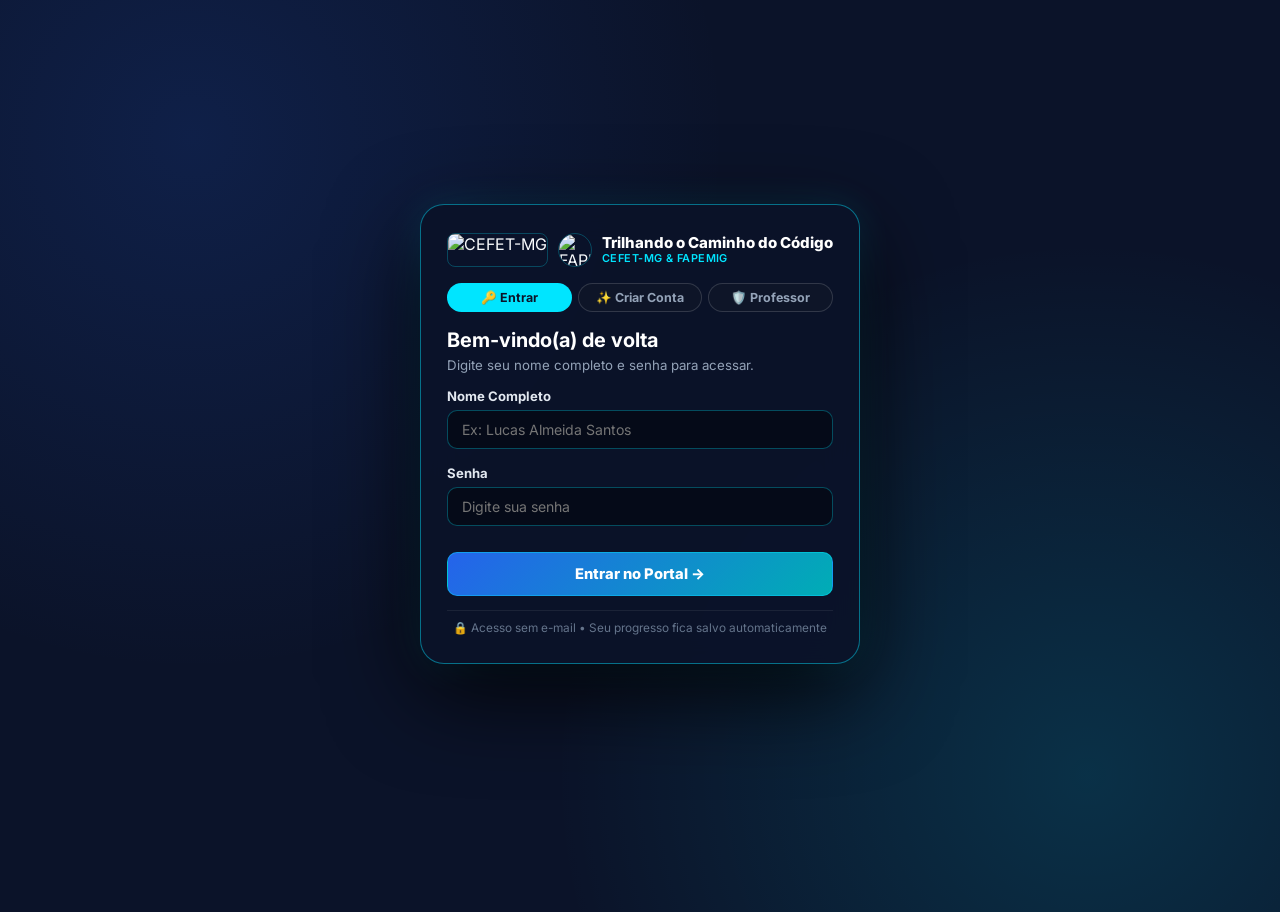
==== commit 00eda98c: "feat: condensa cronograma para 09/12, unifica aulas 3-7, adiciona navbar fixa, ranking publico e enu" ====
--- a/index.html
+++ b/index.html
@@ -24,15 +24,18 @@
             --cefet-green: #10b981;
             --cefet-red: #ef4444;
         }
+        html, body {
+            overflow-x: clip;
+            overflow-y: visible;
+            height: auto !important;
+        }
         body {
             font-family: 'Inter', sans-serif;
             background-color: var(--bg-primary);
             color: var(--text-primary);
             min-height: 100vh;
-            height: auto;
-            overflow-y: auto;
             user-select: text;
-            padding: 24px 20px 60px;
+            padding: 16px 20px 60px;
             display: flex;
             flex-direction: column;
             align-items: center;
@@ -41,12 +44,15 @@
                 radial-gradient(circle at 85% 85%, rgba(0, 229, 255, 0.14), transparent 40%);
         }
 
-        /* Classroom Top Navbar — Clean & Minimalist (Nielsen H4 & H8) */
+        /* Classroom Top Navbar — Fixed/Sticky on Scroll (Nielsen H4 & H8) */
         .classroom-navbar {
+            position: sticky;
+            top: 10px;
+            z-index: 950;
             width: 100%;
             max-width: 1200px;
-            background: rgba(15, 23, 42, 0.9);
-            border: 1px solid rgba(255, 255, 255, 0.1);
+            background: rgba(11, 19, 41, 0.95);
+            border: 1px solid rgba(0, 229, 255, 0.25);
             border-radius: 16px;
             padding: 10px 18px;
             display: flex;
@@ -54,8 +60,9 @@
             justify-content: space-between;
             flex-wrap: wrap;
             gap: 12px;
-            backdrop-filter: blur(16px);
-            box-shadow: 0 8px 24px rgba(0, 0, 0, 0.35);
+            backdrop-filter: blur(18px);
+            -webkit-backdrop-filter: blur(18px);
+            box-shadow: 0 10px 30px rgba(0, 0, 0, 0.55);
             margin-bottom: 20px;
         }
         .nav-brand {
@@ -571,10 +578,15 @@
             }
 
             .classroom-navbar {
+                position: sticky !important;
+                top: 6px !important;
+                z-index: 950 !important;
                 padding: 12px 14px !important;
                 border-radius: 16px !important;
                 gap: 10px !important;
                 margin-bottom: 20px !important;
+                background: rgba(11, 19, 41, 0.97) !important;
+                backdrop-filter: blur(18px) !important;
             }
 
             .nav-brand {
@@ -1302,6 +1314,7 @@
             <button type="button" class="cls-tab-btn" data-tab="admin-correcoes" id="adminCorrecoesTabBtn" style="display:none;">📋 Correções</button>
             <button type="button" class="cls-tab-btn active" data-tab="aulas" id="aulasTabBtn">📚 Aulas</button>
             <button type="button" class="cls-tab-btn" data-tab="desafios" id="desafiosTabBtn">🐍 Desafios</button>
+            <button type="button" class="cls-tab-btn" data-tab="ranking" id="rankingTabBtn">🏆 Ranking</button>
             <button type="button" class="cls-tab-btn" data-tab="chat-ia" id="chatIaTabBtn">🤖 Chat IA</button>
             <button type="button" class="cls-tab-btn" data-tab="tarefas" id="tarefasTabBtn">📝 Tarefas</button>
             <button type="button" class="cls-tab-btn" data-tab="notas" id="notasTabBtn">📊 Notas</button>
@@ -1329,6 +1342,13 @@
     ======================================================================= -->
     <section class="cls-view-section" id="view-desafios">
         <div id="desafiosViewContainer"></div>
+    </section>
+
+    <!-- =======================================================================
+         NOVA ABA: RANKING PÚBLICO DA TURMA (VISÍVEL PARA TODOS OS ALUNOS)
+    ======================================================================= -->
+    <section class="cls-view-section" id="view-ranking">
+        <div id="publicRankingViewContainer"></div>
     </section>
 
     <!-- =======================================================================
@@ -1480,10 +1500,10 @@
                 key: 'aula03',
                 number: 3,
                 date: '11/11',
-                title: 'Tratamento de Erros (try/except) e Laços de Repetição',
-                desc: 'Blindagem contra erros (<code>ValueError</code>) e repetições automáticas com <code>while</code> e <code>for</code>.',
+                title: 'Erros (try/except), Laços (while/for) & Listas em Python',
+                desc: 'Blindagem de erros, repetições automáticas e manipulação completa de <code>Listas []</code> com <code>.append()</code>, <code>.remove()</code>, <code>.pop()</code> e <code>len()</code>.',
                 slideFile: 'aula-03-slides.html',
-                slideCount: 13,
+                slideCount: 22,
                 hasQuiz: true,
                 hasHw: true,
                 tagDone: '🔓 LIBERADA'
@@ -1492,78 +1512,45 @@
                 key: 'aula04',
                 number: 4,
                 date: '18/11',
-                title: 'Estruturas de Dados: Listas em Python',
-                desc: 'Coleções de dados, índices, <code>append()</code>, <code>len()</code>, <code>pop()</code> e percurso com <code>for</code>.',
+                title: 'Modularização (Funções def/return) & Dicionários (dict)',
+                desc: 'Criação de comandos reutilizáveis com <code>def</code>, <code>return</code>, escopo local e estruturas estruturadas de chave-valor <code>{chave: valor}</code>.',
                 slideFile: 'aula-04-slides.html',
-                slideCount: 15,
-                hasQuiz: false,
-                hasHw: false
+                slideCount: 19,
+                hasQuiz: true,
+                hasHw: true
             },
             {
                 key: 'aula05',
                 number: 5,
                 date: '25/11',
-                title: 'Modularização e Criação de Funções (def)',
-                desc: 'Organização de código com funções, parâmetros, <code>return</code> e escopo de variáveis.',
+                title: 'Interfaces Visuais: Flet Básico & Avançado',
+                desc: 'Do terminal para o app gráfico: <code>Text</code>, <code>TextField</code>, botões <code>on_click</code>, <code>Column/Row</code>, temas, <code>ft.Icons</code> e <code>ft.NavigationBar</code>.',
                 slideFile: 'aula-05-slides.html',
-                slideCount: 15,
-                hasQuiz: false,
-                hasHw: false
+                slideCount: 19,
+                hasQuiz: true,
+                hasHw: true
             },
             {
                 key: 'aula06',
                 number: 6,
                 date: '02/12',
-                title: 'Dicionários e Integração da Lógica',
-                desc: 'Pares chave-valor, método <code>.get()</code>, listas de dicionários e revisão geral da lógica.',
+                title: 'Sprint Final, Integração IA (GEMINI.md) & Ensaio do Pitch',
+                desc: 'Polimento do app, testes cruzados de usabilidade entre duplas e preparação da apresentação em 3 atos.',
                 slideFile: 'aula-06-slides.html',
-                slideCount: 15,
-                hasQuiz: false,
-                hasHw: false
+                slideCount: 9,
+                hasQuiz: true,
+                hasHw: true
             },
             {
                 key: 'aula07',
                 number: 7,
                 date: '09/12',
-                title: 'Criando Apps Visuais com Flet',
-                desc: 'Do terminal para aplicativos reais: textos, campos, botões, layouts e eventos com Flet.',
+                title: 'Feira Final de Soluções, Pós-Teste T1 & Certificação 30h',
+                desc: 'Apresentação pública dos aplicativos desenvolvidos no CEFET-MG, avaliação final e entrega de certificados.',
                 slideFile: 'aula-07-slides.html',
-                slideCount: 15,
-                hasQuiz: false,
-                hasHw: false
-            },
-            {
-                key: 'aula08',
-                number: 8,
-                date: '16/12',
-                title: 'Flet Avançado e Sprint do Projeto',
-                desc: 'Navegação entre telas, ícones, alertas (<code>SnackBar</code>) e desenvolvimento do app em equipe.',
-                slideFile: 'aula-08-slides.html',
-                slideCount: 15,
-                hasQuiz: false,
-                hasHw: false
-            },
-            {
-                key: 'aula09',
-                number: 9,
-                date: '23/12',
-                title: 'Polimento, Testes de Usabilidade e Pitch',
-                desc: 'Ajustes finais de interface, testes entre equipes e preparação da apresentação.',
-                slideFile: 'aula-09-slides.html',
-                slideCount: 15,
-                hasQuiz: false,
-                hasHw: false
-            },
-            {
-                key: 'aula10',
-                number: 10,
-                date: '30/12',
-                title: 'Feira Final de Apps e Certificação (30h)',
-                desc: 'Apresentação dos aplicativos desenvolvidos, avaliação final e entrega dos certificados.',
-                slideFile: 'aula-10-slides.html',
-                slideCount: 15,
-                hasQuiz: false,
-                hasHw: false
+                slideCount: 4,
+                hasQuiz: true,
+                hasHw: true
             }
         ];
 
@@ -1915,8 +1902,107 @@
             });
         }
 
-        // Render Tab 3: Minhas Notas & Correções (Boletim Escolar)
-        function renderNotasView() {
+        // Render Tab: Ranking Público da Turma (Aberto para todos os alunos e professores)
+        function renderPublicRankingView() {
+            var container = document.getElementById('publicRankingViewContainer');
+            if (!container || !window.TrilhandoBeecrowd) return;
+
+            var user = window.TrilhandoClassroom.getCurrentUser();
+            var leaderboard = window.TrilhandoBeecrowd.getClassLeaderboard();
+            var allChallenges = window.TrilhandoBeecrowd.PYTHON_CHALLENGES;
+            var subs = window.TrilhandoClassroom.getSubmissions();
+
+            var myRankPos = user ? (leaderboard.findIndex(function(r) { return r.userId === user.id; }) + 1) : 0;
+            var myEntry = user ? leaderboard.find(function(r) { return r.userId === user.id; }) : null;
+
+            var myHwCount = user ? subs.filter(function(s) { return s.userId === user.id; }).length : 0;
+
+            var rowsHtml = leaderboard.length === 0 ? `
+                <tr><td colspan="6" style="text-align:center;padding:24px;color:var(--text-secondary);">Nenhum estudante com pontos registrados ainda.</td></tr>
+            ` : leaderboard.map(function(row) {
+                var tier = row.rankInfo.currentTier;
+                var medal = row.position === 1 ? '🥇 1º' : (row.position === 2 ? '🥈 2º' : (row.position === 3 ? '🥉 3º' : row.position + 'º'));
+                var isMe = user && row.userId === user.id;
+                var studentSubsCount = subs.filter(function(s) { return s.userId === row.userId; }).length;
+
+                return `
+                    <tr style="${isMe ? 'background:rgba(0,229,255,0.12);' : ''}">
+                        <td><strong style="font-size:0.95rem;color:${row.position <= 3 ? '#fbbf24' : '#cbd5e1'};">${medal}</strong></td>
+                        <td>
+                            <strong style="color:#fff;font-size:0.92rem;">${escapeHtml(row.fullName)}</strong>
+                            ${isMe ? '<span class="tr-badge-cyan" style="margin-left:6px;font-size:0.68rem;padding:2px 8px;">VOCÊ</span>' : ''}
+                        </td>
+                        <td>
+                            <span style="display:inline-flex;align-items:center;gap:6px;padding:3px 10px;border-radius:99px;background:${tier.bg};border:1px solid ${tier.color};color:#fff;font-size:0.75rem;font-weight:700;">
+                                ${tier.badge} ${escapeHtml(tier.name)}
+                            </span>
+                        </td>
+                        <td><strong style="color:#38bdf8;">${row.solvedCount} / ${allChallenges.length}</strong></td>
+                        <td><strong style="color:#34d399;">${studentSubsCount} entregas</strong></td>
+                        <td><strong style="font-family:'JetBrains Mono',monospace;color:#fbbf24;font-size:0.95rem;">⚡ ${row.totalXp} XP</strong></td>
+                    </tr>
+                `;
+            }).join('');
+
+            container.innerHTML = `
+                <div class="panel-box" style="padding:24px;">
+                    <div style="display:flex;justify-content:space-between;align-items:center;flex-wrap:wrap;gap:14px;margin-bottom:18px;">
+                        <div>
+                            <span class="tr-badge-cyan">🏆 PLACAR OFICIAL • TRILHANDO O CÓDIGO</span>
+                            <h2 style="font-size:1.45rem;color:#fff;margin-top:6px;">Ranking Geral da Turma</h2>
+                            <p style="font-size:0.86rem;color:var(--text-secondary);margin-top:2px;">
+                                Acompanhe sua pontuação em tempo real! Ganhe XP resolvendo desafios na aba <strong>🐍 Desafios</strong> e entregando as atividades na aba <strong>📝 Tarefas</strong>.
+                            </p>
+                        </div>
+                        <div style="display:flex;gap:10px;flex-wrap:wrap;">
+                            <button type="button" class="tr-btn-primary" id="rankGoToDesafiosBtn" style="font-size:0.84rem;padding:9px 18px;">
+                                🐍 Resolver Desafios (+XP)
+                            </button>
+                        </div>
+                    </div>
+
+                    ${user && myEntry ? `
+                    <div style="background:rgba(0,229,255,0.08);border:1.5px solid rgba(0,229,255,0.35);border-radius:14px;padding:14px 18px;margin-bottom:18px;display:flex;align-items:center;justify-content:space-between;flex-wrap:wrap;gap:12px;">
+                        <div style="display:flex;align-items:center;gap:12px;">
+                            <div style="font-size:1.8rem;">${myEntry.rankInfo.currentTier.badge}</div>
+                            <div>
+                                <div style="font-size:0.88rem;color:#fff;">Sua Posição Atual: <strong style="color:#fbbf24;font-size:1.05rem;">#${myRankPos}º Lugar</strong></div>
+                                <div style="font-size:0.78rem;color:#94a3b8;">Patente: <strong style="color:#38bdf8;">${escapeHtml(myEntry.rankInfo.currentTier.name)}</strong> • ${myEntry.solvedCount} desafios resolvidos • ${myHwCount} tarefas entregues</div>
+                            </div>
+                        </div>
+                        <div style="font-family:'JetBrains Mono',monospace;font-size:1.25rem;font-weight:800;color:#fbbf24;">
+                            ⚡ ${myEntry.totalXp} XP
+                        </div>
+                    </div>
+                    ` : ''}
+
+                    <div style="overflow-x:auto;">
+                        <table class="cls-table">
+                            <thead>
+                                <tr>
+                                    <th>Posição</th>
+                                    <th>Estudante</th>
+                                    <th>Patente</th>
+                                    <th>Desafios</th>
+                                    <th>Tarefas</th>
+                                    <th>XP Total</th>
+                                </tr>
+                            </thead>
+                            <tbody>
+                                ${rowsHtml}
+                            </tbody>
+                        </table>
+                    </div>
+                </div>
+            `;
+
+            var goDesafiosBtn = document.getElementById('rankGoToDesafiosBtn');
+            if (goDesafiosBtn) {
+                goDesafiosBtn.addEventListener('click', function() {
+                    switchTab('desafios');
+                });
+            }
+        }
             var container = document.getElementById('notasViewContainer');
             if (!container) return;
             var user = window.TrilhandoClassroom.getCurrentUser();
@@ -3671,8 +3757,10 @@
                             <label class="tr-field-label" for="admCorrLessonSelect">📚 Aula:</label>
                             <select id="admCorrLessonSelect" class="tr-input" style="background:#0f172a;color:#fff;padding:7px 10px;font-size:0.82rem;">
                                 <option value="all" ${adminFilterLesson === 'all' ? 'selected' : ''}>Todas (${allSubs.length})</option>
-                                <option value="aula02" ${adminFilterLesson === 'aula02' ? 'selected' : ''}>Aula 02</option>
-                                <option value="aula03" ${adminFilterLesson === 'aula03' ? 'selected' : ''}>Aula 03</option>
+                                ${Object.keys(homeworks).map(function(k) {
+                                    var hwObj = homeworks[k];
+                                    return `<option value="${k}" ${adminFilterLesson === k ? 'selected' : ''}>Aula 0${hwObj.lessonNumber} (${allSubs.filter(function(s){return s.lessonKey===k;}).length})</option>`;
+                                }).join('')}
                             </select>
                         </div>
                         ` : ''}
@@ -3847,12 +3935,45 @@
                         ${qBreakdownHtml}
                     </div>
 
+                    <!-- ENUNCIADO COMPLETO DA ATIVIDADE PRÁTICA PARA FACILITAR A CORREÇÃO DO ADM -->
+                    <div style="background:rgba(245,158,11,0.08);border:1.5px solid rgba(245,158,11,0.35);border-radius:14px;padding:14px 16px;">
+                        <div style="display:flex;align-items:center;gap:8px;margin-bottom:6px;">
+                            <span style="font-size:1.15rem;">📌</span>
+                            <h4 style="font-size:0.94rem;color:#fcd34d;font-weight:800;margin:0;">
+                                Enunciado da Prática: ${escapeHtml(hw.practicalTask ? hw.practicalTask.title : 'Desafio Prático')}
+                            </h4>
+                        </div>
+                        <p style="font-size:0.83rem;color:#cbd5e1;line-height:1.5;margin-bottom:10px;">
+                            ${escapeHtml(hw.practicalTask ? hw.practicalTask.description : '')}
+                        </p>
+                        ${(hw.practicalTask && Array.isArray(hw.practicalTask.options)) ? `
+                            <div style="display:grid;grid-template-columns:1fr;gap:8px;margin-bottom:10px;">
+                                ${hw.practicalTask.options.map(function(opt) {
+                                    return `
+                                        <div style="background:rgba(0,0,0,0.35);border:1px solid rgba(255,255,255,0.08);border-radius:8px;padding:8px 12px;font-size:0.8rem;line-height:1.45;">
+                                            <strong style="color:#6ee7b7;display:block;margin-bottom:2px;">${escapeHtml(opt.badge)}</strong>
+                                            <span style="color:#cbd5e1;">${escapeHtml(opt.text)}</span>
+                                        </div>
+                                    `;
+                                }).join('')}
+                            </div>
+                        ` : ''}
+                        ${(hw.practicalTask && hw.practicalTask.starterHint) ? `
+                            <details style="background:rgba(0,0,0,0.4);border:1px dashed rgba(245,158,11,0.3);border-radius:8px;padding:8px 12px;">
+                                <summary style="font-size:0.75rem;color:#fcd34d;font-weight:700;cursor:pointer;">
+                                    💡 Ver Modelo / Gabarito de Referência da Atividade
+                                </summary>
+                                <pre class="nb-q-code" style="margin-top:8px;font-size:0.76rem;line-height:1.45;"><code>${escapeHtml(hw.practicalTask.starterHint)}</code></pre>
+                            </details>
+                        ` : ''}
+                    </div>
+
                     <div>
                         <div style="display:flex;justify-content:space-between;align-items:center;margin-bottom:6px;">
-                            <h4 style="font-size:0.92rem;color:#c4b5fd;">💻 Código Prático Enviado:</h4>
+                            <h4 style="font-size:0.92rem;color:#c4b5fd;">💻 Código Prático Enviado pelo Aluno:</h4>
                             <button type="button" class="tr-btn-ghost" id="copyStudentCodeBtn" style="font-size:0.76rem;padding:5px 10px;">📋 Copiar Código</button>
                         </div>
-                        <pre class="nb-q-code" style="max-height:240px;overflow-y:auto;"><code>${escapeHtml(sub.practicalCode)}</code></pre>
+                        <pre class="nb-q-code" style="max-height:240px;overflow-y:auto;"><code>${escapeHtml(sub.practicalCode || '(Nenhum código prático enviado)')}</code></pre>
                         ${sub.studentComment ? `<p style="font-size:0.83rem;color:#fde68a;margin-top:6px;">💬 <strong>Comentário do Aluno:</strong> "${escapeHtml(sub.studentComment)}"</p>` : ''}
                     </div>
 
@@ -4111,6 +4232,9 @@
                 renderDesafiosView();
             }
             if (!isBackgroundSync) {
+                renderPublicRankingView();
+            }
+            if (!isBackgroundSync) {
                 renderChatIaView();
             }
             renderTarefasView();
@@ -4235,9 +4359,9 @@
             window.addEventListener('trilhando:lessonschange', function() { renderAllViews(true); });
             window.addEventListener('trilhando:quizzeschange', function() { renderAllViews(true); });
 
-            // Check URL hash (#desafios, #chat-ia, #tarefas, #notas, #admin, #admin-chamada, #admin-correcoes)
+            // Check URL hash (#desafios, #ranking, #chat-ia, #tarefas, #notas, #admin, #admin-chamada, #admin-correcoes)
             var hash = window.location.hash.replace('#', '');
-            var validTabs = ['aulas', 'desafios', 'chat-ia', 'tarefas', 'notas', 'admin', 'admin-chamada', 'admin-correcoes'];
+            var validTabs = ['aulas', 'desafios', 'ranking', 'chat-ia', 'tarefas', 'notas', 'admin', 'admin-chamada', 'admin-correcoes'];
             if (validTabs.indexOf(hash) >= 0) {
                 switchTab(hash);
             } else {
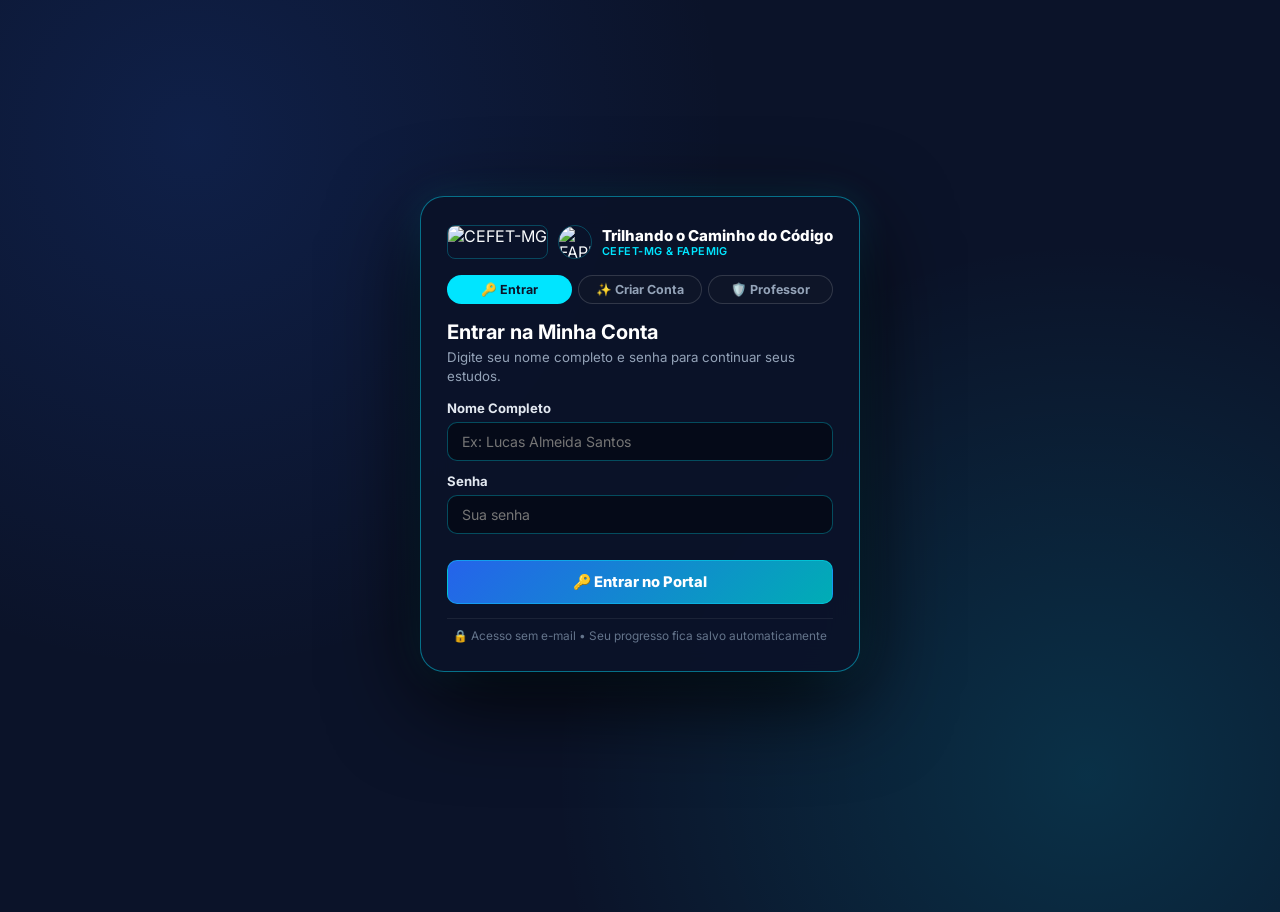
==== commit 88afd3ad: "fix(auth): restaura declaracao de renderNotasView, blinda envio do login e sincronizacao de sessao" ====
--- a/index.html
+++ b/index.html
@@ -2003,6 +2003,9 @@
                 });
             }
         }
+
+        // Render Tab: Minhas Notas & Correções (Boletim Escolar)
+        function renderNotasView() {
             var container = document.getElementById('notasViewContainer');
             if (!container) return;
             var user = window.TrilhandoClassroom.getCurrentUser();
@@ -4267,26 +4270,39 @@
             }
 
             var gateForm = document.getElementById('loginGateForm');
-            if (gateForm) {
-                gateForm.addEventListener('submit', async function(e) {
-                    e.preventDefault();
-                    var fullName = document.getElementById('gateFullName').value;
-                    var password = document.getElementById('gatePassword').value;
-                    var confirmEl = document.getElementById('gatePasswordConfirm');
-                    var confirmPassword = confirmEl ? confirmEl.value : password;
-                    var submitBtn = document.getElementById('gateSubmitBtn');
-                    var origLabel = submitBtn ? submitBtn.textContent : '';
-                    if (submitBtn) submitBtn.textContent = '⏳ Verificando na nuvem...';
-
-                    await window.TrilhandoClassroom.pullFromCloudAsync(true);
-
+            var gateSubmitBtn = document.getElementById('gateSubmitBtn');
+
+            async function handleGateSubmit(e) {
+                if (e && e.preventDefault) e.preventDefault();
+                var fullName = (document.getElementById('gateFullName').value || '').trim();
+                var password = (document.getElementById('gatePassword').value || '').trim();
+                var confirmEl = document.getElementById('gatePasswordConfirm');
+                var confirmPassword = confirmEl ? (confirmEl.value || '').trim() : password;
+                var submitBtn = document.getElementById('gateSubmitBtn');
+                var origLabel = submitBtn ? submitBtn.textContent : '';
+                if (submitBtn) {
+                    submitBtn.disabled = true;
+                    submitBtn.textContent = '⏳ Verificando na nuvem...';
+                }
+
+                try {
+                    if (window.TrilhandoClassroom && window.TrilhandoClassroom.pullFromCloudAsync) {
+                        await Promise.race([
+                            window.TrilhandoClassroom.pullFromCloudAsync(true),
+                            new Promise(function(r) { setTimeout(r, 3000); })
+                        ]).catch(function() {});
+                    }
+                } catch (cloudErr) {
+                    console.warn('Sync cloud warning:', cloudErr);
+                }
+
+                try {
                     var res = window.TrilhandoClassroom.loginOrRegister({
                         fullName: fullName,
                         password: password,
                         confirmPassword: gateMode === 'register' ? confirmPassword : password,
                         mode: gateMode
                     });
-                    if (submitBtn) submitBtn.textContent = origLabel;
 
                     var errBox = document.getElementById('gateErrorBox');
                     if (!res.ok) {
@@ -4299,10 +4315,27 @@
                         if (res.user.role === 'admin') {
                             switchTab('admin');
                         } else {
-                            renderAllViews();
+                            switchTab('aulas');
                         }
+                        renderAllViews();
                     }
-                });
+                } catch (loginErr) {
+                    console.error('Login error:', loginErr);
+                    var errBox = document.getElementById('gateErrorBox');
+                    if (errBox) errBox.innerHTML = `<div class="tr-auth-alert">⚠️ Erro ao processar login: ${escapeHtml(loginErr.message || 'Tente novamente')}</div>`;
+                } finally {
+                    if (submitBtn) {
+                        submitBtn.disabled = false;
+                        submitBtn.textContent = origLabel;
+                    }
+                }
+            }
+
+            if (gateForm) {
+                gateForm.addEventListener('submit', handleGateSubmit);
+            }
+            if (gateSubmitBtn) {
+                gateSubmitBtn.addEventListener('click', handleGateSubmit);
             }
 
             // Tab clicks
@@ -4330,10 +4363,24 @@
             });
 
             var pAuthSubmit = document.getElementById('pAuthSubmitBtn');
-            if (pAuthSubmit) {
-                pAuthSubmit.addEventListener('click', function() {
-                    var fullName = document.getElementById('pAuthFullName').value;
-                    var password = document.getElementById('pAuthPassword').value;
+            async function handlePortalAuthSubmit() {
+                var fullName = (document.getElementById('pAuthFullName').value || '').trim();
+                var password = (document.getElementById('pAuthPassword').value || '').trim();
+                var origLabel = pAuthSubmit ? pAuthSubmit.textContent : '';
+                if (pAuthSubmit) {
+                    pAuthSubmit.disabled = true;
+                    pAuthSubmit.textContent = '⏳ Verificando...';
+                }
+                try {
+                    if (window.TrilhandoClassroom && window.TrilhandoClassroom.pullFromCloudAsync) {
+                        await Promise.race([
+                            window.TrilhandoClassroom.pullFromCloudAsync(true),
+                            new Promise(function(r) { setTimeout(r, 2500); })
+                        ]).catch(function() {});
+                    }
+                } catch (e) {}
+
+                try {
                     var res = window.TrilhandoClassroom.loginOrRegister({
                         fullName: fullName,
                         password: password,
@@ -4348,11 +4395,35 @@
                         if (res.user.role === 'admin') {
                             switchTab('admin');
                         } else {
-                            renderAllViews();
+                            switchTab('aulas');
                         }
+                        renderAllViews();
                     }
-                });
-            }
+                } catch (err) {
+                    var errBox = document.getElementById('pAuthErrorBox');
+                    if (errBox) errBox.innerHTML = `<div class="tr-auth-alert">⚠️ ${escapeHtml(err.message)}</div>`;
+                } finally {
+                    if (pAuthSubmit) {
+                        pAuthSubmit.disabled = false;
+                        pAuthSubmit.textContent = origLabel;
+                    }
+                }
+            }
+
+            if (pAuthSubmit) {
+                pAuthSubmit.addEventListener('click', handlePortalAuthSubmit);
+            }
+            ['pAuthFullName', 'pAuthPassword'].forEach(function(id) {
+                var inp = document.getElementById(id);
+                if (inp) {
+                    inp.addEventListener('keydown', function(e) {
+                        if (e.key === 'Enter') {
+                            e.preventDefault();
+                            handlePortalAuthSubmit();
+                        }
+                    });
+                }
+            });
 
             window.addEventListener('trilhando:authchange', function() { renderAllViews(false); });
             window.addEventListener('trilhando:datasync', function() { renderAllViews(true); });
